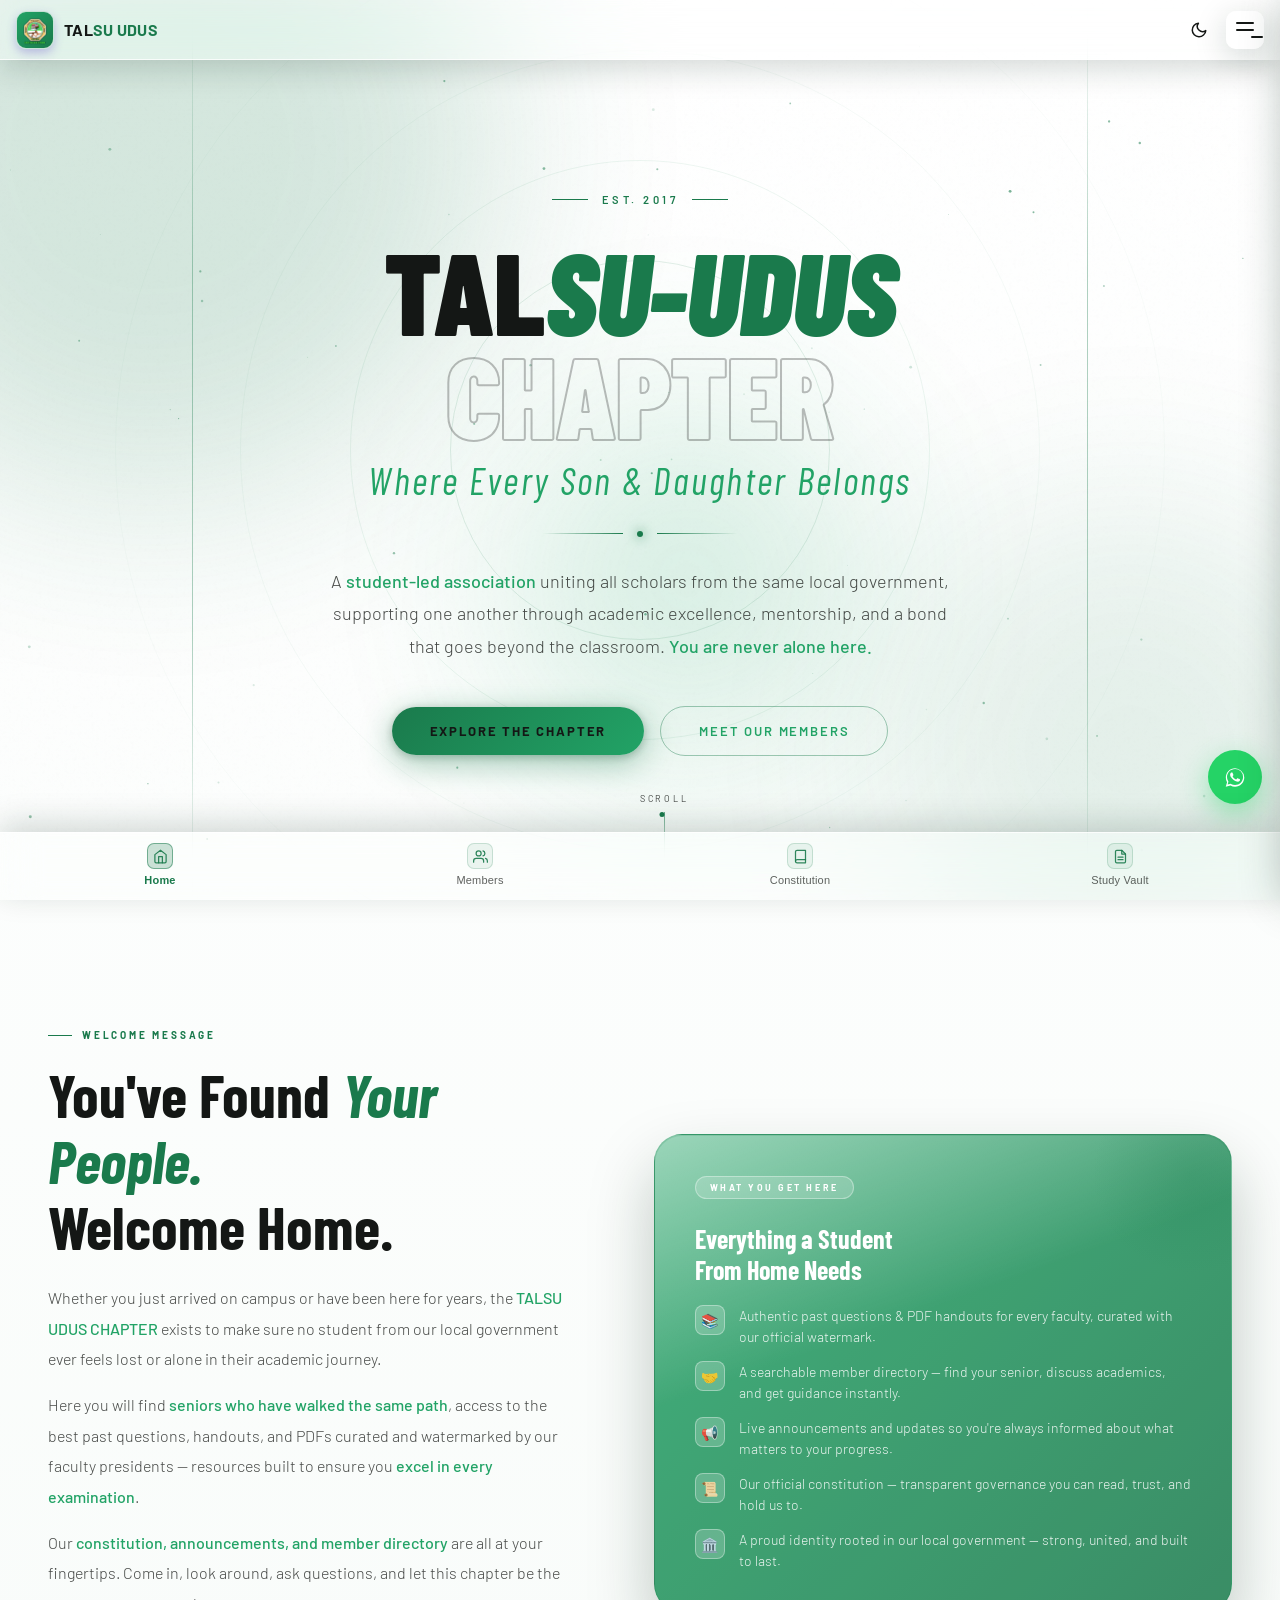
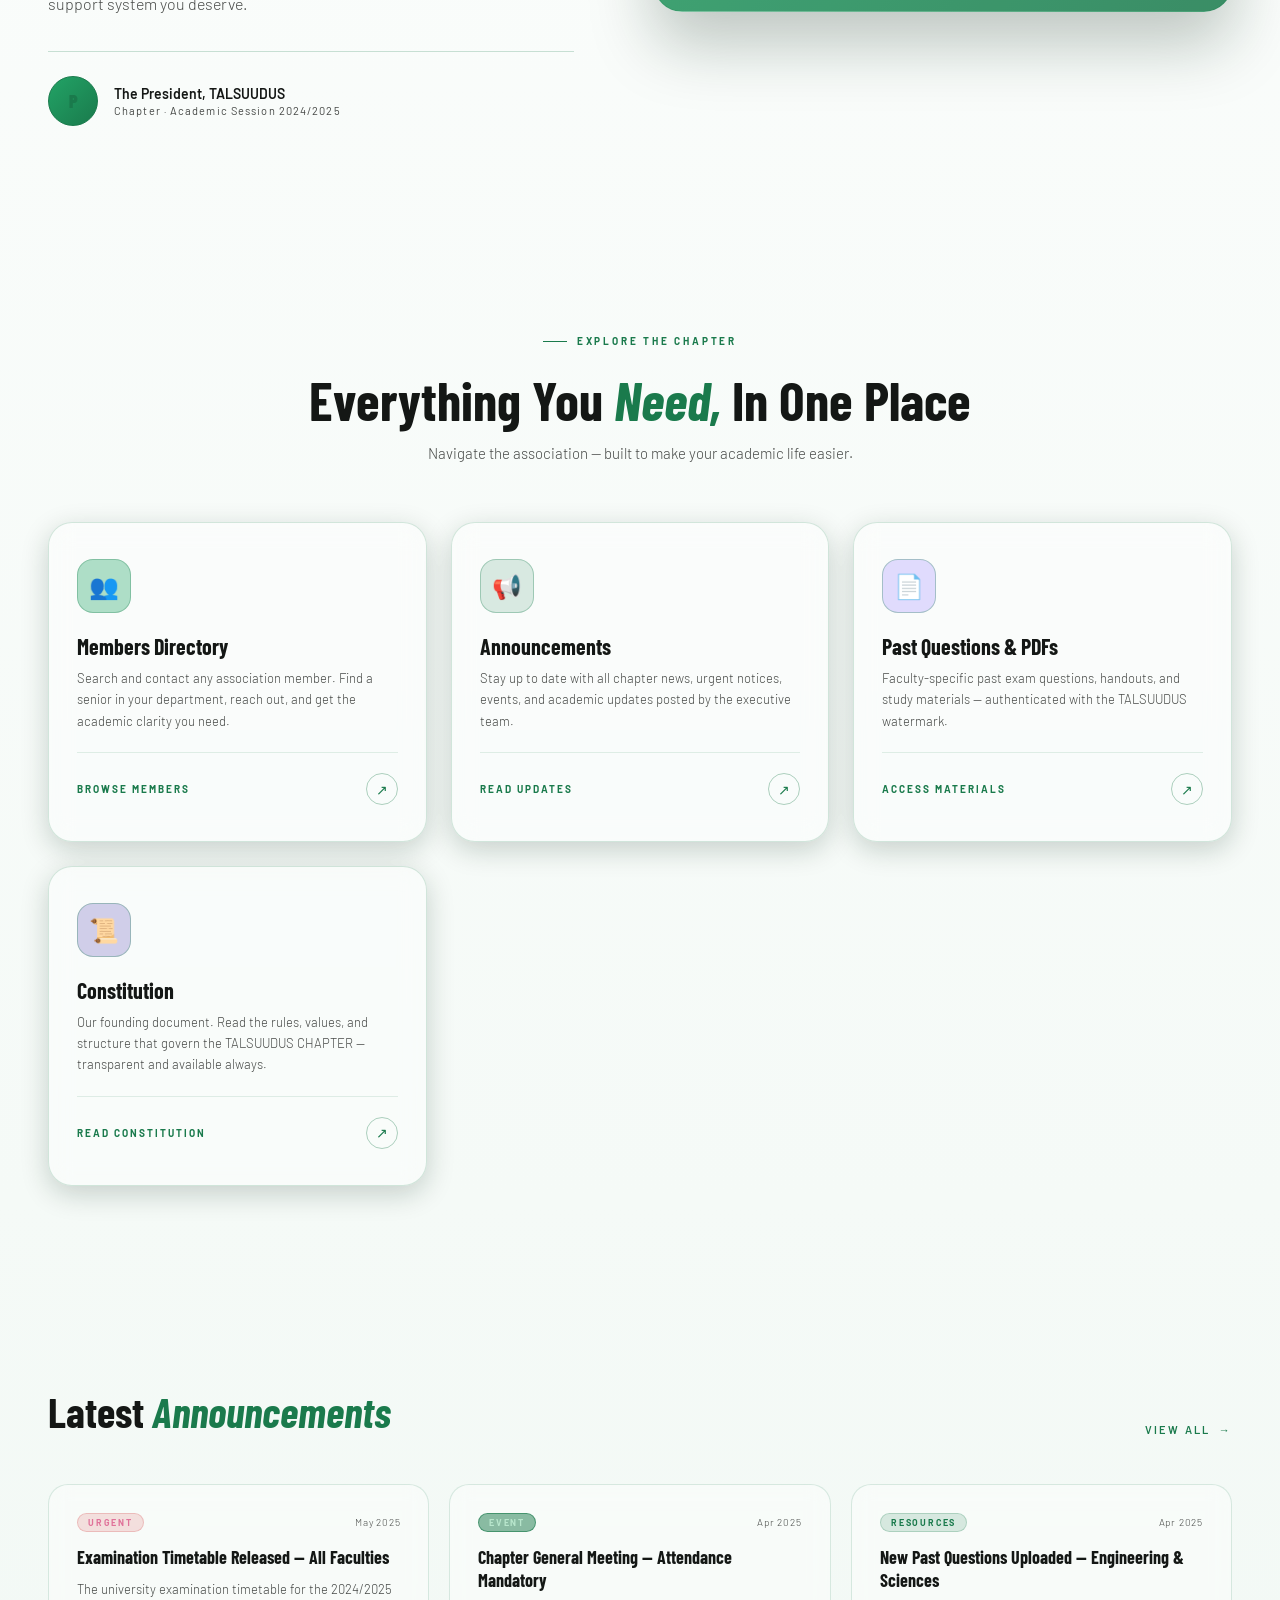
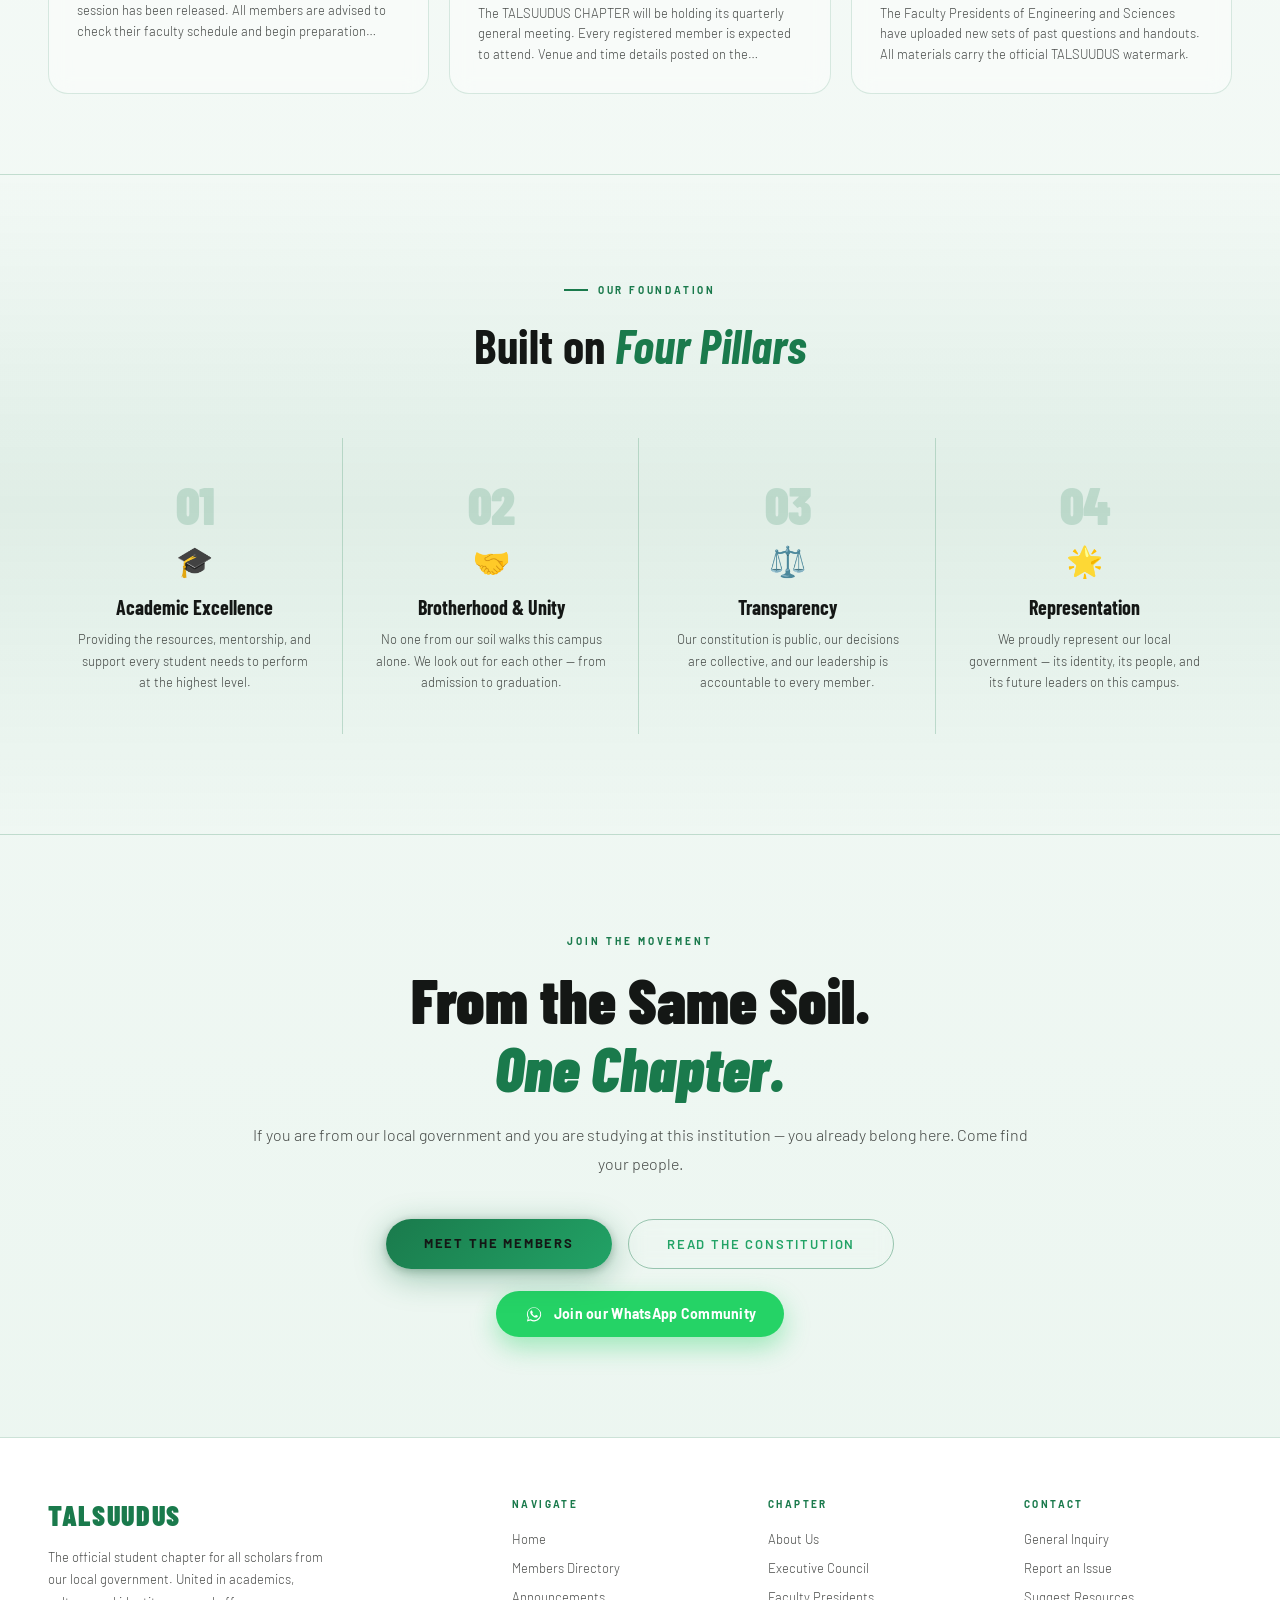
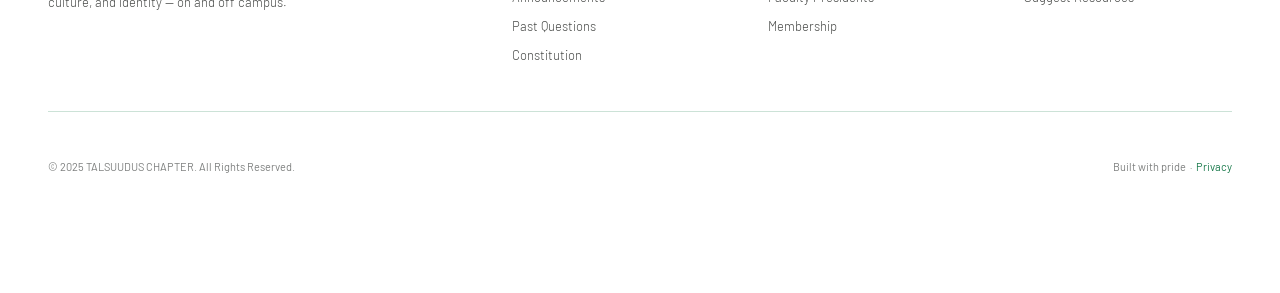
==== index.html @ 57dfc21f "Update WhatsApp invite link in index.html" ====
<!DOCTYPE html>
<html lang="en">
<head>
  <meta charset="UTF-8">
  <meta name="viewport" content="width=device-width, initial-scale=1.0">
  <script src="js/theme.js"></script>
  <!-- ═══ PWA ═══ -->
<link rel="manifest" href="/manifest.json">
<meta name="theme-color" content="#1a7a4c">
<meta name="mobile-web-app-capable" content="yes">
<meta name="apple-mobile-web-app-capable" content="yes">
<meta name="apple-mobile-web-app-status-bar-style" content="black-translucent">
<meta name="apple-mobile-web-app-title" content="TALSUUDUS">
<link rel="apple-touch-icon" href="assets/icons/icon-192.png">
<link rel="icon" href="assets/Talsulogo.webp" type="image">
  <title>TALSUUDUS — Tangaza LG Students Union, UDUS</title>
  <meta name="description" content="Official platform of the Tangaza Local Government Students Union (TALSUUDUS), Usmanu Danfodiyo University Sokoto — members directory, constitution, study resources and updates for TALSU members.">
  <meta property="og:title" content="TALSUUDUS — Tangaza LG Students Union, UDUS">
  <meta property="og:description" content="Members directory, constitution, study resources and updates for the Tangaza LG Students Union at UDUS.">
  <meta property="og:type" content="website">
  <meta property="og:url" content="https://talsuudus.com/index.html">
  <meta property="og:image" content="assets/icons/icon-512.png">
  <meta name="twitter:card" content="summary">
  <meta name="twitter:title" content="TALSUUDUS — Tangaza LG Students Union, UDUS">
  <meta name="twitter:description" content="Members directory, constitution, study resources and updates for TALSU members.">
  
  <!-- Google Fonts -->
  <link href="https://fonts.googleapis.com/css2?family=Barlow+Condensed:wght@500;600;700;800;900&family=Barlow:wght@300;400;500;600;700&family=JetBrains+Mono:wght@500;700&display=swap" rel="stylesheet">
  
  <!-- External CSS -->
  <link rel="stylesheet" href="styles/style.css">
</head>
<body>
<!-- PWA Install Banner -->
<div id="pwa-install-banner" style="display:none;position:fixed;bottom:80px;left:50%;transform:translateX(-50%);z-index:9999;background:rgba(255,255,255,0.55);backdrop-filter:blur(18px) saturate(180%);-webkit-backdrop-filter:blur(18px) saturate(180%);border:1px solid rgba(255,255,255,0.75);border-radius:16px;padding:14px 20px;display:none;align-items:center;gap:14px;box-shadow:0 8px 32px rgba(10,40,25,0.25);min-width:280px;max-width:340px;">
  <div style="font-size:28px;">📱</div>
  <div style="flex:1;">
    <div style="color:#1a7a4c;font-weight:700;font-size:13px;letter-spacing:0.05em;">INSTALL APP</div>
    <div style="color:rgba(20,23,21,0.65);font-size:11px;margin-top:2px;">Add TALSUUDUS to your home screen</div>
  </div>
  <div style="display:flex;flex-direction:column;gap:6px;">
    <button onclick="installPWA()" style="background:#1a7a4c;color:#fff;border:none;border-radius:8px;padding:6px 14px;font-weight:700;font-size:11px;cursor:pointer;">Install</button>
    <button onclick="dismissInstallBanner()" style="background:transparent;color:rgba(20,23,21,0.45);border:1px solid rgba(20,23,21,0.15);border-radius:8px;padding:4px 8px;font-size:10px;cursor:pointer;">Not now</button>
  </div>
</div>

  
<canvas id="particles"></canvas>
<div class="ambient">
  <div class="amb-orb amb-orb-1"></div>
  <div class="amb-orb amb-orb-2"></div>
  <div class="amb-orb amb-orb-3"></div>
</div>

<!-- CURTAIN -->
<div id="curtain">
  <div class="c-logo">TALSU UDUS</div>
  <div class="c-line"></div>
  <div class="c-sub">Chapter · Association</div>
</div>

<!-- MOBILE TOP BAR -->
<div class="topbar" id="topbar">
  <div class="logo">
    <div class="logo-icon"> <img src="assets/Talsulogo.webp" alt="Logo" style="width:100%;height:100%;object-fit:cover;border-radius:8px;"> </div>
    <span class="logo-text">TAL<span>SU UDUS</span></span>
  </div>
  <div style="display:flex; align-items:center; gap:8px;">
    <button class="theme-toggle" aria-label="Toggle dark mode">
      <svg class="icon-moon" viewBox="0 0 24 24" fill="none" stroke="#141715" stroke-width="2" stroke-linecap="round" stroke-linejoin="round"><path d="M21 12.79A9 9 0 1111.21 3 7 7 0 0021 12.79z"/></svg>
      <svg class="icon-sun" viewBox="0 0 24 24" fill="none" stroke="#eef5f0" stroke-width="2" stroke-linecap="round" stroke-linejoin="round"><circle cx="12" cy="12" r="4"/><path d="M12 2v2M12 20v2M4.93 4.93l1.41 1.41M17.66 17.66l1.41 1.41M2 12h2M20 12h2M6.34 17.66l-1.41 1.41M19.07 4.93l-1.41 1.41"/></svg>
    </button>
    <button class="menu-btn" id="openBtn" aria-label="Open menu">
      <span></span><span></span><span></span>
    </button>
  </div>
</div>

<!-- HERO SECTION -->
<section class="hero">
  <div class="hero-rings">
    <div class="ring ring-1"></div>
    <div class="ring ring-2"></div>
    <div class="ring ring-3"></div>
    <div class="ring ring-4"></div>
  </div>
  <div class="hero-line-l"></div>
  <div class="hero-line-r"></div>

  <div class="hero-content">
    <div class="hero-eyebrow">Est. 2017</div>
    <h1 class="hero-title">
      TAL<span class="accent">SU-UDUS</span><br>
      <span class="outline">CHAPTER</span>
    </h1>
    <div class="hero-chapter">Where Every Son &amp; Daughter Belongs</div>
    <div class="hero-divider"><div class="hero-divider-dot"></div></div>
    <p class="hero-desc">
      A <strong>student-led association</strong> uniting all scholars from the same local government,
      supporting one another through academic excellence, mentorship, and a bond that
      goes beyond the classroom. <strong>You are never alone here.</strong>
    </p>
    <div class="hero-ctas">
      <a href="members.html" class="btn-primary">Explore the Chapter</a>
      <a href="members.html" class="btn-ghost">Meet Our Members</a>
    </div>
  </div>

  <div class="hero-scroll" onclick="document.querySelector('.welcome').scrollIntoView({behavior:'smooth'})">
    <span class="scroll-label">Scroll</span>
    <div class="scroll-track"><div class="scroll-dot"></div></div>
  </div>
</section>

<!-- WELCOME SECTION -->
<section class="welcome">
  <div class="welcome-left scroll-reveal">
    <div class="section-tag">Welcome Message</div>
    <h2 class="welcome-heading">
      You've Found <em>Your People.</em><br>Welcome Home.
    </h2>
    <p class="welcome-body">
      Whether you just arrived on campus or have been here for years, the <strong>TALSU UDUS CHAPTER</strong>
      exists to make sure no student from our local government ever feels lost or alone in their academic journey.
    </p>
    <p class="welcome-body">
      Here you will find <strong>seniors who have walked the same path</strong>, access to the best past
      questions, handouts, and PDFs curated and watermarked by our faculty presidents — resources built
      to ensure you <strong>excel in every examination</strong>.
    </p>
    <p class="welcome-body">
      Our <strong>constitution, announcements, and member directory</strong> are all at your fingertips.
      Come in, look around, ask questions, and let this chapter be the support system you deserve.
    </p>
    <div class="welcome-sig">
      <div class="sig-avatar">P</div>
      <div class="sig-info">
        <span class="sig-name">The President, TALSUUDUS</span>
        <span class="sig-role">Chapter · Academic Session 2024/2025</span>
      </div>
    </div>
  </div>

  <div class="welcome-right scroll-reveal">
    <div class="welcome-card">
      <div class="wc-badge">What You Get Here</div>
      <div class="wc-title">Everything a Student<br>From Home Needs</div>
      <ul class="wc-list">
        <li><div class="wc-icon">📚</div><span>Authentic past questions &amp; PDF handouts for every faculty, curated with our official watermark.</span></li>
        <li><div class="wc-icon">🤝</div><span>A searchable member directory — find your senior, discuss academics, and get guidance instantly.</span></li>
        <li><div class="wc-icon">📢</div><span>Live announcements and updates so you're always informed about what matters to your progress.</span></li>
        <li><div class="wc-icon">📜</div><span>Our official constitution — transparent governance you can read, trust, and hold us to.</span></li>
        <li><div class="wc-icon">🏛️</div><span>A proud identity rooted in our local government — strong, united, and built to last.</span></li>
      </ul>
    </div>
  </div>
</section>

<!-- NAVIGATION CARDS -->
<section class="nav-cards-section">
  <div class="nav-cards-header scroll-reveal">
    <div class="section-tag" style="justify-content:center">Explore the Chapter</div>
    <h2 class="nav-cards-title">Everything You <em>Need,</em> In One Place</h2>
    <p class="nav-cards-sub">Navigate the association — built to make your academic life easier.</p>
  </div>

  <div class="cards-grid">
    <a href="members.html" class="page-card scroll-card" style="transition-delay:0s">
      <div class="card-icon-wrap ic-blue">👥</div>
      <div class="card-body-text">
        <div class="card-title">Members Directory</div>
        <div class="card-desc">Search and contact any association member. Find a senior in your department, reach out, and get the academic clarity you need.</div>
      </div>
      <div class="card-footer-row">
        <span class="card-link-label">Browse Members</span>
        <div class="card-arrow">↗</div>
      </div>
    </a>
    <a href="announcement.html" class="page-card scroll-card" style="transition-delay:0.1s">
      <div class="card-icon-wrap ic-gold">📢</div>
      <div class="card-body-text">
        <div class="card-title">Announcements</div>
        <div class="card-desc">Stay up to date with all chapter news, urgent notices, events, and academic updates posted by the executive team.</div>
      </div>
      <div class="card-footer-row">
        <span class="card-link-label">Read Updates</span>
        <div class="card-arrow">↗</div>
      </div>
    </a>
    <a href="pdfs.html" class="page-card scroll-card" style="transition-delay:0.2s">
      <div class="card-icon-wrap ic-teal">📄</div>
      <div class="card-body-text">
        <div class="card-title">Past Questions &amp; PDFs</div>
        <div class="card-desc">Faculty-specific past exam questions, handouts, and study materials — authenticated with the TALSUUDUS watermark.</div>
      </div>
      <div class="card-footer-row">
        <span class="card-link-label">Access Materials</span>
        <div class="card-arrow">↗</div>
      </div>
    </a>
    <a href="constitution.html" class="page-card scroll-card" style="transition-delay:0.3s">
      <div class="card-icon-wrap ic-rose">📜</div>
      <div class="card-body-text">
        <div class="card-title">Constitution</div>
        <div class="card-desc">Our founding document. Read the rules, values, and structure that govern the TALSUUDUS CHAPTER — transparent and available always.</div>
      </div>
      <div class="card-footer-row">
        <span class="card-link-label">Read Constitution</span>
        <div class="card-arrow">↗</div>
      </div>
    </a>
  </div>
</section>

<!-- ANNOUNCEMENTS PREVIEW -->
<section class="announcements">
  <div class="ann-header scroll-reveal">
    <h2 class="ann-title">Latest <em>Announcements</em></h2>
    <a href="announcement.html" class="ann-see-all">View All &nbsp;→</a>
  </div>
  <div class="ann-grid">
    <a href="announcement.html" class="ann-card scroll-card" style="transition-delay:0s">
      <div class="ann-meta">
        <span class="ann-tag tag-urgent">Urgent</span>
        <span class="ann-date">May 2025</span>
      </div>
      <div class="ann-card-title">Examination Timetable Released — All Faculties</div>
      <p class="ann-excerpt">The university examination timetable for the 2024/2025 session has been released. All members are advised to check their faculty schedule and begin preparation immediately.</p>
    </a>
    <a href="announcement.html" class="ann-card scroll-card" style="transition-delay:0.1s">
      <div class="ann-meta">
        <span class="ann-tag tag-event">Event</span>
        <span class="ann-date">Apr 2025</span>
      </div>
      <div class="ann-card-title">Chapter General Meeting — Attendance Mandatory</div>
      <p class="ann-excerpt">The TALSUUDUS CHAPTER will be holding its quarterly general meeting. Every registered member is expected to attend. Venue and time details posted on the announcements page.</p>
    </a>
    <a href="announcement.html" class="ann-card scroll-card" style="transition-delay:0.2s">
      <div class="ann-meta">
        <span class="ann-tag tag-info">Resources</span>
        <span class="ann-date">Apr 2025</span>
      </div>
      <div class="ann-card-title">New Past Questions Uploaded — Engineering &amp; Sciences</div>
      <p class="ann-excerpt">The Faculty Presidents of Engineering and Sciences have uploaded new sets of past questions and handouts. All materials carry the official TALSUUDUS watermark.</p>
    </a>
  </div>
</section>

<!-- PILLARS SECTION -->
<section class="pillars">
  <div class="pillars-inner">
    <div class="pillars-header scroll-reveal">
      <div class="section-tag" style="justify-content:center">Our Foundation</div>
      <h2 class="pillars-title">Built on <em>Four Pillars</em></h2>
    </div>
    <div class="pillars-row">
      <div class="pillar scroll-pillar">
        <div class="pillar-num">01</div>
        <div class="pillar-icon">🎓</div>
        <div class="pillar-title">Academic Excellence</div>
        <p class="pillar-desc">Providing the resources, mentorship, and support every student needs to perform at the highest level.</p>
      </div>
      <div class="pillar scroll-pillar" style="transition-delay:0.1s">
        <div class="pillar-num">02</div>
        <div class="pillar-icon">🤝</div>
        <div class="pillar-title">Brotherhood &amp; Unity</div>
        <p class="pillar-desc">No one from our soil walks this campus alone. We look out for each other — from admission to graduation.</p>
      </div>
      <div class="pillar scroll-pillar" style="transition-delay:0.2s">
        <div class="pillar-num">03</div>
        <div class="pillar-icon">⚖️</div>
        <div class="pillar-title">Transparency</div>
        <p class="pillar-desc">Our constitution is public, our decisions are collective, and our leadership is accountable to every member.</p>
      </div>
      <div class="pillar scroll-pillar" style="transition-delay:0.3s">
        <div class="pillar-num">04</div>
        <div class="pillar-icon">🌟</div>
        <div class="pillar-title">Representation</div>
        <p class="pillar-desc">We proudly represent our local government — its identity, its people, and its future leaders on this campus.</p>
      </div>
    </div>
  </div>
</section>

<!-- CTA BAND -->
<div class="cta-band scroll-reveal">
  <div class="cta-pre">Join the Movement</div>
  <h2 class="cta-heading">From the Same Soil.<br><em>One Chapter.</em></h2>
  <p class="cta-sub">If you are from our local government and you are studying at this institution — you already belong here. Come find your people.</p>
  <div class="cta-buttons">
    <a href="members.html" class="btn-primary">Meet the Members</a>
    <a href="constitution.html" class="btn-ghost">Read the Constitution</a>
  </div>
  <!-- TODO: replace with your official TALSUUDUS WhatsApp community/group invite link -->
  <a href="https://chat.whatsapp.com/your-invite-code" target="_blank" rel="noopener" class="whatsapp-cta">
    <svg viewBox="0 0 24 24" width="20" height="20" fill="#fff"><path d="M17.6 6.32A8.86 8.86 0 0 0 12.05 4C7.36 4 3.53 7.83 3.53 12.53c0 1.5.4 2.96 1.15 4.25L3.46 21l4.32-1.13a8.9 8.9 0 0 0 4.26 1.08h.01c4.69 0 8.52-3.83 8.52-8.53a8.5 8.5 0 0 0-2.97-6.1Zm-5.55 13.1h-.01a7.4 7.4 0 0 1-3.77-1.03l-.27-.16-2.8.74.75-2.73-.18-.28a7.36 7.36 0 0 1-1.14-3.93c0-4.08 3.32-7.4 7.42-7.4a7.34 7.34 0 0 1 5.24 2.17 7.34 7.34 0 0 1 2.17 5.24c0 4.08-3.33 7.4-7.41 7.4Zm4.06-5.55c-.22-.11-1.31-.65-1.52-.72-.2-.08-.35-.11-.5.11-.15.22-.57.72-.7.87-.13.15-.26.16-.48.06-.22-.11-.94-.35-1.8-1.12-.67-.6-1.11-1.33-1.25-1.55-.13-.22-.01-.34.1-.45.1-.1.22-.26.33-.39.11-.13.15-.22.22-.37.07-.15.04-.28-.02-.39-.06-.11-.5-1.21-.69-1.66-.18-.43-.36-.38-.5-.38-.13 0-.28-.02-.43-.02-.15 0-.39.06-.6.28-.2.22-.79.77-.79 1.87 0 1.1.81 2.17.92 2.32.11.15 1.6 2.44 3.87 3.42.54.23.96.37 1.29.48.54.17 1.03.15 1.42.09.43-.06 1.31-.53 1.5-1.05.18-.51.18-.95.13-1.05-.06-.09-.2-.15-.42-.26Z"/></svg>
    <span>Join our WhatsApp Community</span>
  </a>
</div>

<!-- FOOTER -->
<footer>
  <div class="footer-inner">
    <div class="footer-top">
      <div class="footer-brand-col">
        <div class="f-logo">TALSUUDUS</div>
        <p>The official student chapter for all scholars from our local government. United in academics, culture, and identity — on and off campus.</p>
      </div>
      <div>
        <div class="f-col-title">Navigate</div>
        <ul class="f-links">
          <li><a href="index.html">Home</a></li>
          <li><a href="members.html">Members Directory</a></li>
          <li><a href="announcement.html">Announcements</a></li>
          <li><a href="pdfs.html">Past Questions</a></li>
          <li><a href="constitution.html">Constitution</a></li>
        </ul>
      </div>
      <div>
        <div class="f-col-title">Chapter</div>
        <ul class="f-links">
          <li><a href="#">About Us</a></li>
          <li><a href="#">Executive Council</a></li>
          <li><a href="#">Faculty Presidents</a></li>
          <li><a href="#">Membership</a></li>
        </ul>
      </div>
      <div>
        <div class="f-col-title">Contact</div>
        <ul class="f-links">
          <li><a href="#">General Inquiry</a></li>
          <li><a href="#">Report an Issue</a></li>
          <li><a href="#">Suggest Resources</a></li>
        </ul>
      </div>
    </div>
    <div class="footer-bottom">
      <span>© 2025 TALSUUDUS CHAPTER. All Rights Reserved.</span>
      <span>Built with pride &nbsp;·&nbsp; <a href="#">Privacy</a></span>
    </div>
  </div>
</footer>

<!-- MOBILE BOTTOM NAV -->
<nav class="bottom-nav" id="bottomNav">
  <button class="nav-item active" data-nav="home" onclick="location.href='index.html'">
    <div class="nav-icon">
      <svg width="15" height="15" viewBox="0 0 24 24" fill="none" stroke="rgba(26,122,76,0.9)" stroke-width="2" stroke-linecap="round" stroke-linejoin="round">
        <path d="M3 9l9-7 9 7v11a2 2 0 01-2 2H5a2 2 0 01-2-2z"/>
        <polyline points="9,22 9,12 15,12 15,22"/>
      </svg>
    </div>
    <span class="nav-label">Home</span>
  </button>
  <button class="nav-item" data-nav="members" onclick="location.href='members.html'">
    <div class="nav-icon">
      <svg width="15" height="15" viewBox="0 0 24 24" fill="none" stroke="rgba(26,122,76,0.9)" stroke-width="2" stroke-linecap="round" stroke-linejoin="round">
        <path d="M17 21v-2a4 4 0 00-4-4H5a4 4 0 00-4 4v2"/>
        <circle cx="9" cy="7" r="4"/>
        <path d="M23 21v-2a4 4 0 00-3-3.87"/>
        <path d="M16 3.13a4 4 0 010 7.75"/>
      </svg>
    </div>
    <span class="nav-label">Members</span>
  </button>
  <button class="nav-item" data-nav="constitution" onclick="location.href='constitution.html'">
    <div class="nav-icon">
      <svg width="15" height="15" viewBox="0 0 24 24" fill="none" stroke="rgba(26,122,76,0.9)" stroke-width="2" stroke-linecap="round" stroke-linejoin="round">
        <path d="M4 19.5A2.5 2.5 0 016.5 17H20"/>
        <path d="M6.5 2H20v20H6.5A2.5 2.5 0 014 19.5v-15A2.5 2.5 0 016.5 2z"/>
      </svg>
    </div>
    <span class="nav-label">Constitution</span>
  </button>
  <button class="nav-item" data-nav="studyvault" onclick="location.href='studyvault.html'">
    <div class="nav-icon">
      <svg width="15" height="15" viewBox="0 0 24 24" fill="none" stroke="rgba(26,122,76,0.9)" stroke-width="2" stroke-linecap="round" stroke-linejoin="round">
        <path d="M14 2H6a2 2 0 00-2 2v16a2 2 0 002 2h12a2 2 0 002-2V8z"/>
        <polyline points="14,2 14,8 20,8"/>
        <line x1="16" y1="13" x2="8" y2="13"/>
        <line x1="16" y1="17" x2="8" y2="17"/>
      </svg>
    </div>
    <span class="nav-label">Study Vault</span>
  </button>
</nav>

<!-- SLIDE PANEL OVERLAY -->
<div class="slide-overlay" id="overlay"></div>

<!-- SLIDE PANEL (MOBILE MENU) -->
<div class="panel" id="panel">
  <div class="panel-header">
    <span class="panel-title">Menu</span>
    <button class="close-btn" id="closeBtn" aria-label="Close menu">✕</button>
  </div>
  <div class="menu-list" id="menuList">
    <a href="index.html" class="menu-item active" data-id="homepage">
      <div class="item-icon">
        <svg width="18" height="18" viewBox="0 0 24 24" fill="none" stroke="rgba(26,122,76,0.9)" stroke-width="2" stroke-linecap="round" stroke-linejoin="round">
          <path d="M3 9l9-7 9 7v11a2 2 0 01-2 2H5a2 2 0 01-2-2z"/>
          <polyline points="9,22 9,12 15,12 15,22"/>
        </svg>
      </div>
      <span class="item-label">Homepage</span>
      <svg class="chevron" viewBox="0 0 24 24" fill="none" stroke-width="2.5" stroke-linecap="round" stroke-linejoin="round">
        <path d="M9 18l6-6-6-6" stroke="#1a7a4c"/>
      </svg>
    </a>
    <a href="members.html" class="menu-item" data-id="members">
      <div class="item-icon">
        <svg width="18" height="18" viewBox="0 0 24 24" fill="none" stroke="rgba(26,122,76,0.9)" stroke-width="2" stroke-linecap="round" stroke-linejoin="round">
          <path d="M17 21v-2a4 4 0 00-4-4H5a4 4 0 00-4 4v2"/>
          <circle cx="9" cy="7" r="4"/>
          <path d="M23 21v-2a4 4 0 00-3-3.87"/>
          <path d="M16 3.13a4 4 0 010 7.75"/>
        </svg>
      </div>
      <span class="item-label">Members</span>
      <svg class="chevron" viewBox="0 0 24 24" fill="none" stroke-width="2.5" stroke-linecap="round" stroke-linejoin="round">
        <path d="M9 18l6-6-6-6" stroke="#1a7a4c"/>
      </svg>
    </a>
    <a href="constitution.html" class="menu-item" data-id="constitution">
      <div class="item-icon">
        <svg width="18" height="18" viewBox="0 0 24 24" fill="none" stroke="rgba(26,122,76,0.9)" stroke-width="2" stroke-linecap="round" stroke-linejoin="round">
          <path d="M4 19.5A2.5 2.5 0 016.5 17H20"/>
          <path d="M6.5 2H20v20H6.5A2.5 2.5 0 014 19.5v-15A2.5 2.5 0 016.5 2z"/>
        </svg>
      </div>
      <span class="item-label">Constitution</span>
      <svg class="chevron" viewBox="0 0 24 24" fill="none" stroke-width="2.5" stroke-linecap="round" stroke-linejoin="round">
        <path d="M9 18l6-6-6-6" stroke="#1a7a4c"/>
      </svg>
    </a>
    <a href="studyvault.html" class="menu-item" data-id="studyvault">
      <div class="item-icon">
        <svg width="18" height="18" viewBox="0 0 24 24" fill="none" stroke="rgba(26,122,76,0.9)" stroke-width="2" stroke-linecap="round" stroke-linejoin="round">
          <path d="M14 2H6a2 2 0 00-2 2v16a2 2 0 002 2h12a2 2 0 002-2V8z"/>
          <polyline points="14,2 14,8 20,8"/>
          <line x1="16" y1="13" x2="8" y2="13"/>
          <line x1="16" y1="17" x2="8" y2="17"/>
        </svg>
      </div>
      <span class="item-label">Study Vault</span>
      <svg class="chevron" viewBox="0 0 24 24" fill="none" stroke-width="2.5" stroke-linecap="round" stroke-linejoin="round">
        <path d="M9 18l6-6-6-6" stroke="#1a7a4c"/>
      </svg>
    </a>
    <a href="announcement.html" class="menu-item" data-id="announcements">
      <div class="item-icon">
        <svg width="18" height="18" viewBox="0 0 24 24" fill="none" stroke="rgba(26,122,76,0.9)" stroke-width="2" stroke-linecap="round" stroke-linejoin="round">
          <path d="M18 8A6 6 0 006 8c0 7-3 9-3 9h18s-3-2-3-9"/>
          <path d="M13.73 21a2 2 0 01-3.46 0"/>
        </svg>
      </div>
      <span class="item-label">Announcement</span>
      <svg class="chevron" viewBox="0 0 24 24" fill="none" stroke-width="2.5" stroke-linecap="round" stroke-linejoin="round">
        <path d="M9 18l6-6-6-6" stroke="#1a7a4c"/>
      </svg>
    </a>
    <a href="nomination.html" class="menu-item" data-id="nomination">
      <div class="item-icon">
        <svg width="18" height="18" viewBox="0 0 24 24" fill="none" stroke="rgba(26,122,76,0.9)" stroke-width="2" stroke-linecap="round" stroke-linejoin="round">
          <path d="M9 11l3 3L22 4"/>
          <path d="M21 12v7a2 2 0 01-2 2H5a2 2 0 01-2-2V5a2 2 0 012-2h11"/>
        </svg>
      </div>
      <span class="item-label">Online Nomination Portal</span>
      <svg class="chevron" viewBox="0 0 24 24" fill="none" stroke-width="2.5" stroke-linecap="round" stroke-linejoin="round">
        <path d="M9 18l6-6-6-6" stroke="#1a7a4c"/>
      </svg>
    </a>
    <a href="leadership.html" class="menu-item" data-id="leadership">
      <div class="item-icon">
        <svg width="18" height="18" viewBox="0 0 24 24" fill="none" stroke="rgba(26,122,76,0.9)" stroke-width="2" stroke-linecap="round" stroke-linejoin="round"><circle cx="12" cy="8" r="6"/><path d="M15.477 12.89 17 22l-5-3-5 3 1.523-9.11"/></svg>
      </div>
      <span class="item-label">Leadership</span>
      <svg class="chevron" viewBox="0 0 24 24" fill="none" stroke-width="2.5" stroke-linecap="round" stroke-linejoin="round"><path d="M9 18l6-6-6-6" stroke="#1a7a4c"/></svg>
    </a>
    <a href="faq.html" class="menu-item" data-id="faq">
      <div class="item-icon">
        <svg width="18" height="18" viewBox="0 0 24 24" fill="none" stroke="rgba(26,122,76,0.9)" stroke-width="2" stroke-linecap="round" stroke-linejoin="round"><circle cx="12" cy="12" r="10"/><path d="M9.09 9a3 3 0 015.83 1c0 2-3 3-3 3"/><line x1="12" y1="17" x2="12.01" y2="17"/></svg>
      </div>
      <span class="item-label">FAQ</span>
      <svg class="chevron" viewBox="0 0 24 24" fill="none" stroke-width="2.5" stroke-linecap="round" stroke-linejoin="round"><path d="M9 18l6-6-6-6" stroke="#1a7a4c"/></svg>
    </a>
    <a href="privacy.html" class="menu-item" data-id="privacy">
      <div class="item-icon">
        <svg width="18" height="18" viewBox="0 0 24 24" fill="none" stroke="rgba(26,122,76,0.9)" stroke-width="2" stroke-linecap="round" stroke-linejoin="round"><path d="M12 22s8-4 8-10V5l-8-3-8 3v7c0 6 8 10 8 10z"/></svg>
      </div>
      <span class="item-label">Privacy Policy</span>
      <svg class="chevron" viewBox="0 0 24 24" fill="none" stroke-width="2.5" stroke-linecap="round" stroke-linejoin="round"><path d="M9 18l6-6-6-6" stroke="#1a7a4c"/></svg>
    </a>
  </div>
</div>
<script src="js/pwa.js"></script>
<!-- External JavaScript -->
<script src="js/script.js"></script>
<!-- TODO: replace with your official TALSUUDUS WhatsApp community/group invite link -->
  
<a href="https://chat.whatsapp.com/J8p6w689cTl6NwNC97TAAr" target="_blank" rel="noopener" class="whatsapp-fab" aria-label="Join our WhatsApp community">
  <svg viewBox="0 0 24 24" fill="#fff"><path d="M17.6 6.32A8.86 8.86 0 0 0 12.05 4C7.36 4 3.53 7.83 3.53 12.53c0 1.5.4 2.96 1.15 4.25L3.46 21l4.32-1.13a8.9 8.9 0 0 0 4.26 1.08h.01c4.69 0 8.52-3.83 8.52-8.53a8.5 8.5 0 0 0-2.97-6.1Zm-5.55 13.1h-.01a7.4 7.4 0 0 1-3.77-1.03l-.27-.16-2.8.74.75-2.73-.18-.28a7.36 7.36 0 0 1-1.14-3.93c0-4.08 3.32-7.4 7.42-7.4a7.34 7.34 0 0 1 5.24 2.17 7.34 7.34 0 0 1 2.17 5.24c0 4.08-3.33 7.4-7.41 7.4Zm4.06-5.55c-.22-.11-1.31-.65-1.52-.72-.2-.08-.35-.11-.5.11-.15.22-.57.72-.7.87-.13.15-.26.16-.48.06-.22-.11-.94-.35-1.8-1.12-.67-.6-1.11-1.33-1.25-1.55-.13-.22-.01-.34.1-.45.1-.1.22-.26.33-.39.11-.13.15-.22.22-.37.07-.15.04-.28-.02-.39-.06-.11-.5-1.21-.69-1.66-.18-.43-.36-.38-.5-.38-.13 0-.28-.02-.43-.02-.15 0-.39.06-.6.28-.2.22-.79.77-.79 1.87 0 1.1.81 2.17.92 2.32.11.15 1.6 2.44 3.87 3.42.54.23.96.37 1.29.48.54.17 1.03.15 1.42.09.43-.06 1.31-.53 1.5-1.05.18-.51.18-.95.13-1.05-.06-.09-.2-.15-.42-.26Z"/></svg>
</a>
</body>
</html>
---- styles/style.css ----
*, *::before, *::after { margin: 0; padding: 0; box-sizing: border-box; }
:root {
  --deep:      #141715;
  --navy:      #143d28;
  --royal:     #22a366;
  --mid-blue:  #1a7a4c;
  --gold:      #1a7a4c;
  --gold-lt:   #22a366;
  --gold-pale: #b8e6cc;
  --cream:     #141715;
  --white:     #FFFFFF;
  --muted:     rgba(20,23,21,0.78);
  --line:      rgba(26,122,76,0.22);
  --bg-top:    #ffffff;
  --bg-bottom: #eaf5ef;
  --glass-bg:     rgba(255,255,255,0.4);
  --glass-border: rgba(255,255,255,0.75);
  --glass-shadow: 0 8px 32px rgba(10,40,25,0.18);
  --serif:  'Barlow Condensed', sans-serif;
  --display:'Barlow Condensed', sans-serif;
  --sans:   'Barlow', sans-serif;
  --mono:   'JetBrains Mono', monospace;
  --ease:   cubic-bezier(0.16,1,0.3,1);
  --spring: cubic-bezier(0.2,0.9,0.4,1.1);
}

[data-theme="dark"] {
  --deep:      #eef5f0;
  --cream:     #eef5f0;
  --white:     #0d100e;
  --muted:     rgba(238,245,240,0.68);
  --line:      rgba(34,163,102,0.3);
  --bg-top:    #0d100e;
  --bg-bottom: #10201a;
  --glass-bg:     rgba(255,255,255,0.06);
  --glass-border: rgba(255,255,255,0.12);
  --glass-shadow: 0 8px 32px rgba(0,0,0,0.4);
}
[data-theme="dark"] body { background: linear-gradient(180deg, #0d100e 0%, #10201a 55%, #0c1712 100%); }
[data-theme="dark"] footer { background: rgba(13,16,14,0.97); }
[data-theme="dark"] .card, [data-theme="dark"] .page-card, [data-theme="dark"] .ann-card { background: rgba(255,255,255,0.05); }
html { scroll-behavior: smooth; overflow-x: hidden; }
body {
  background: linear-gradient(180deg, var(--bg-top) 0%, #f5faf7 55%, var(--bg-bottom) 100%);
  color: var(--cream);
  font-family: var(--sans);
  overflow-x: hidden;
  cursor: default;
}

/* ═══════════════════════════════════════════════
   PAGE CURTAIN REVEAL
═══════════════════════════════════════════════ */
#curtain {
  position: fixed; inset: 0; z-index: 9999;
  display: flex; align-items: center; justify-content: center;
  background: linear-gradient(180deg, var(--bg-top) 0%, var(--bg-bottom) 100%);
  flex-direction: column; gap: 18px;
}
#curtain .c-logo {
  font-family: var(--serif); font-size: 32px; font-weight: 800;
  letter-spacing: 0.12em; color: var(--gold);
  opacity: 0; animation: cFadeIn 0.6s 0.2s var(--ease) forwards;
}
#curtain .c-line {
  width: 0; height: 2px;
  background: linear-gradient(90deg, transparent, var(--gold), transparent);
  animation: cLine 0.8s 0.5s var(--ease) forwards;
}
#curtain .c-sub {
  font-size: 11px; letter-spacing: 0.3em; text-transform: uppercase;
  color: var(--muted); opacity: 0;
  animation: cFadeIn 0.5s 0.7s var(--ease) forwards;
}
@keyframes cFadeIn { to { opacity: 1; } }
@keyframes cLine   { to { width: 180px; } }
.ambient {
  position: fixed; inset: 0; pointer-events: none; z-index: 0;
  overflow: hidden;
}
.amb-orb {
  position: absolute; border-radius: 50%;
  filter: blur(100px); opacity: 0.18;
  animation: orbDrift 25s infinite alternate;
}
.amb-orb-1 { width: 700px; height: 700px; top: -200px; left: -200px; background: var(--mid-blue); animation-duration: 22s; }
.amb-orb-2 { width: 500px; height: 500px; bottom: -100px; right: -100px; background: var(--gold); opacity: 0.10; animation-duration: 30s; animation-direction: alternate-reverse; }
.amb-orb-3 { width: 350px; height: 350px; top: 45%; left: 40%; background: var(--royal); animation-duration: 18s; }
@keyframes orbDrift {
  0%   { transform: translate(0,0) scale(1); }
  100% { transform: translate(50px,40px) scale(1.25); }
}

/* grain overlay */
body::after {
  content: '';
  position: fixed; inset: 0; z-index: 1; pointer-events: none;
  background-image: url("data:image/svg+xml,%3Csvg viewBox='0 0 256 256' xmlns='http://www.w3.org/2000/svg'%3E%3Cfilter id='g'%3E%3CfeTurbulence type='fractalNoise' baseFrequency='0.8' numOctaves='4' stitchTiles='stitch'/%3E%3C/filter%3E%3Crect width='100%25' height='100%25' filter='url(%23g)' opacity='0.03'/%3E%3C/svg%3E");
  opacity: 0.5;
}
.hero {
  position: relative; z-index: 2;
  min-height: 100vh;
  display: flex; flex-direction: column;
  justify-content: center; align-items: center;
  text-align: center;
  padding: 120px 32px 80px;
  overflow: hidden;
}

.hero-rings {
  position: absolute; top: 50%; left: 50%;
  transform: translate(-50%, -50%);
  pointer-events: none;
}
.ring {
  position: absolute; border-radius: 50%;
  border: 1px solid rgba(26,122,76,0.12);
  transform: translate(-50%, -50%);
  animation: ringPulse 6s infinite ease-in-out;
}
.ring-1 { width: 380px; height: 380px; animation-delay: 0s; }
.ring-2 { width: 580px; height: 580px; animation-delay: 1.2s; border-color: rgba(26,122,76,0.07); }
.ring-3 { width: 800px; height: 800px; animation-delay: 2.4s; border-color: rgba(26,122,76,0.04); }
.ring-4 { width: 1050px; height: 1050px; animation-delay: 3.6s; border-color: rgba(26,122,76,0.025); }
@keyframes ringPulse {
  0%,100% { transform: translate(-50%,-50%) scale(1);   opacity: 1; }
  50%      { transform: translate(-50%,-50%) scale(1.04); opacity: 0.6; }
}

.hero-line-l, .hero-line-r {
  position: absolute; top: 0; bottom: 0; width: 1px;
  background: linear-gradient(to bottom, transparent, rgba(26,122,76,0.35) 30%, rgba(26,122,76,0.35) 70%, transparent);
  pointer-events: none;
}
.hero-line-l { left: 15%; }
.hero-line-r { right: 15%; }

.hero-content { position: relative; z-index: 2; max-width: 900px; }

.hero-eyebrow {
  display: inline-flex; align-items: center; gap: 14px;
  font-size: 11px; font-weight: 600; letter-spacing: 0.32em;
  text-transform: uppercase; color: var(--gold);
  margin-bottom: 32px;
  opacity: 0; transform: translateY(20px);
  animation: heroUp 0.7s 1.5s var(--ease) forwards;
}
.hero-eyebrow::before, .hero-eyebrow::after {
  content: ''; display: block; width: 36px; height: 1px; background: var(--gold);
}

.hero-title {
  font-family: var(--serif);
  font-size: clamp(52px, 10vw, 116px);
  font-weight: 900;
  line-height: 0.9;
  letter-spacing: -0.01em;
  color: var(--deep);
  margin-bottom: 10px;
  opacity: 0; transform: translateY(30px);
  animation: heroUp 0.8s 1.65s var(--ease) forwards;
}
.hero-title .accent { color: var(--gold); font-style: italic; }
.hero-title .outline {
  -webkit-text-stroke: 2px rgba(20,23,21,0.28);
  color: transparent;
}

.hero-chapter {
  font-family: var(--display);
  font-size: clamp(18px, 3.5vw, 38px);
  font-style: italic; color: var(--gold-lt);
  letter-spacing: 0.06em; margin-bottom: 28px;
  opacity: 0; transform: translateY(24px);
  animation: heroUp 0.7s 1.8s var(--ease) forwards;
}

.hero-divider {
  display: flex; align-items: center; justify-content: center; gap: 14px;
  margin-bottom: 28px;
  opacity: 0; animation: heroUp 0.6s 1.9s var(--ease) forwards;
}
.hero-divider::before, .hero-divider::after {
  content: ''; display: block;
  width: 80px; height: 1px;
  background: linear-gradient(90deg, transparent, var(--gold));
}
.hero-divider::after { background: linear-gradient(270deg, transparent, var(--gold)); }
.hero-divider-dot {
  width: 6px; height: 6px; border-radius: 50%;
  background: var(--gold); box-shadow: 0 0 12px var(--gold);
}

.hero-desc {
  font-size: clamp(15px, 2vw, 18px); font-weight: 300; line-height: 1.8;
  color: var(--muted); max-width: 640px; margin: 0 auto 44px;
  opacity: 0; transform: translateY(20px);
  animation: heroUp 0.7s 2s var(--ease) forwards;
}
.hero-desc strong { color: var(--gold-lt); font-weight: 500; }

.hero-ctas {
  display: flex; align-items: center; justify-content: center; gap: 16px;
  flex-wrap: wrap;
  opacity: 0; transform: translateY(20px);
  animation: heroUp 0.7s 2.15s var(--ease) forwards;
}
.btn-primary {
  background: linear-gradient(135deg, var(--gold), var(--gold-lt));
  color: var(--deep); border: none;
  padding: 16px 38px; border-radius: 60px;
  font-family: var(--sans); font-size: 13px; font-weight: 700;
  letter-spacing: 0.14em; text-transform: uppercase; cursor: pointer;
  text-decoration: none; display: inline-block;
  box-shadow: 0 8px 32px rgba(26,122,76,0.4), 0 2px 8px rgba(10,40,25,0.25);
  transition: all 0.3s var(--ease); position: relative; overflow: hidden;
}
.btn-primary::before {
  content: ''; position: absolute; inset: 0;
  background: rgba(255,255,255,0); transition: background 0.3s ease;
}
.btn-primary:hover { transform: translateY(-3px); box-shadow: 0 16px 48px rgba(26,122,76,0.55); }
.btn-primary:hover::before { background: rgba(255,255,255,0.12); }

.btn-ghost {
  background: transparent;
  border: 1px solid rgba(26,122,76,0.4);
  color: var(--gold-lt); padding: 16px 38px; border-radius: 60px;
  font-family: var(--sans); font-size: 13px; font-weight: 600;
  letter-spacing: 0.14em; text-transform: uppercase; cursor: pointer;
  text-decoration: none; display: inline-block;
  transition: all 0.3s ease; backdrop-filter: blur(8px);
}
.btn-ghost:hover { border-color: var(--gold); background: rgba(26,122,76,0.1); transform: translateY(-3px); }

.hero-scroll {
  position: absolute; bottom: 36px; left: 50%; transform: translateX(-50%);
  display: flex; flex-direction: column; align-items: center; gap: 8px;
  opacity: 0; animation: heroUp 0.6s 2.4s var(--ease) forwards; cursor: pointer;
}
.scroll-label { font-size: 9px; letter-spacing: 0.3em; text-transform: uppercase; color: var(--muted); }
.scroll-track {
  width: 1px; height: 52px;
  background: linear-gradient(to bottom, rgba(26,122,76,0.6), transparent);
  position: relative;
}
.scroll-dot {
  position: absolute; top: 0; left: 50%; transform: translateX(-50%);
  width: 5px; height: 5px; border-radius: 50%;
  background: var(--gold); margin-left: -2px;
  animation: scrollBob 2s infinite var(--ease);
}
@keyframes scrollBob {
  0%,100% { top: 0; opacity: 1; }
  100%     { top: 42px; opacity: 0; }
}
@keyframes heroUp { to { opacity: 1; transform: translateY(0); } }

/* ═══════════════════════════════════════════════
   WELCOME SECTION
═══════════════════════════════════════════════ */
.welcome {
  position: relative; z-index: 2;
  padding: 120px 48px;
  max-width: 1400px; margin: 0 auto;
  display: grid; grid-template-columns: 1fr 1.1fr; gap: 80px;
  align-items: center;
}
.welcome-left { opacity: 0; transform: translateX(-40px); transition: all 0.8s var(--ease); }
.welcome-left.vis { opacity: 1; transform: translateX(0); }
.welcome-right { opacity: 0; transform: translateX(40px); transition: all 0.8s 0.2s var(--ease); }
.welcome-right.vis { opacity: 1; transform: translateX(0); }

.section-tag {
  display: inline-flex; align-items: center; gap: 10px;
  font-size: 10px; font-weight: 700; letter-spacing: 0.28em;
  text-transform: uppercase; color: var(--gold); margin-bottom: 20px;
}
.section-tag::before {
  content: ''; display: block; width: 24px; height: 1.5px; background: var(--gold);
}

.welcome-heading {
  font-family: var(--serif);
  font-size: clamp(36px, 5vw, 60px);
  font-weight: 700; line-height: 1.1;
  color: var(--cream); margin-bottom: 24px;
}
.welcome-heading em { color: var(--gold); font-style: italic; }

.welcome-body {
  font-size: 16px; font-weight: 300; line-height: 1.9;
  color: var(--muted); margin-bottom: 16px;
}
.welcome-body strong { color: var(--gold-lt); font-weight: 500; }

.welcome-sig {
  margin-top: 32px; display: flex; align-items: center; gap: 16px;
  padding-top: 24px; border-top: 1px solid var(--line);
}
.sig-avatar {
  width: 50px; height: 50px; border-radius: 50%;
  background: linear-gradient(135deg, var(--royal), var(--mid-blue));
  border: 1.5px solid var(--gold);
  display: flex; align-items: center; justify-content: center;
  font-family: var(--serif); font-size: 18px; font-weight: 900; color: var(--gold);
}
.sig-info { display: flex; flex-direction: column; gap: 2px; }
.sig-name { font-size: 14px; font-weight: 600; color: var(--cream); }
.sig-role { font-size: 11px; font-weight: 400; letter-spacing: 0.1em; color: var(--muted); }

.welcome-card {
  background: linear-gradient(160deg, rgba(255,255,255,0.55), rgba(255,255,255,0.14) 40%), linear-gradient(135deg, var(--purple-1,#22a366), var(--purple-2,#1a7a4c));
  border: 1px solid var(--line);
  border-radius: 28px; padding: 40px;
  backdrop-filter: blur(16px);
  box-shadow: 0 32px 64px rgba(10,40,25,0.25), inset 0 1px 0 rgba(26,122,76,0.15);
  position: relative; overflow: hidden;
}
.welcome-card::before {
  content: ''; position: absolute; top: -60px; right: -60px;
  width: 200px; height: 200px; border-radius: 50%;
  background: radial-gradient(circle, rgba(26,122,76,0.18), transparent 70%);
  pointer-events: none;
}
.wc-badge {
  font-size: 9px; font-weight: 700; letter-spacing: 0.28em; text-transform: uppercase;
  color: #fff; background: rgba(255,255,255,0.18);
  border: 1px solid rgba(255,255,255,0.35);
  display: inline-block; padding: 5px 14px; border-radius: 40px; margin-bottom: 24px;
}
.wc-title {
  font-family: var(--serif); font-size: 26px; font-weight: 700;
  color: #fff; line-height: 1.2; margin-bottom: 20px;
}
.wc-list { list-style: none; display: flex; flex-direction: column; gap: 14px; }
.wc-list li {
  display: flex; align-items: flex-start; gap: 14px;
  font-size: 14px; font-weight: 300; color: rgba(255,255,255,0.88); line-height: 1.5;
}
.wc-icon {
  width: 30px; height: 30px; flex-shrink: 0; border-radius: 8px;
  background: rgba(255,255,255,0.2); border: 1px solid rgba(255,255,255,0.35);
  display: flex; align-items: center; justify-content: center; font-size: 14px; }
.nav-cards-section {
  position: relative; z-index: 2;
  padding: 80px 48px 120px;
  max-width: 1400px; margin: 0 auto;
}
.nav-cards-header {
  text-align: center; margin-bottom: 60px;
  opacity: 0; transform: translateY(30px);
  transition: all 0.7s var(--ease);
}
.nav-cards-header.vis { opacity: 1; transform: translateY(0); }
.nav-cards-title {
  font-family: var(--serif); font-size: clamp(34px,4.5vw,54px);
  font-weight: 700; color: var(--cream); margin-bottom: 12px;
}
.nav-cards-title em { color: var(--gold); font-style: italic; }
.nav-cards-sub { font-size: 15px; font-weight: 300; color: var(--muted); }

.cards-grid {
  display: grid; grid-template-columns: repeat(auto-fill, minmax(280px, 1fr)); gap: 24px;
}
.page-card {
  background: var(--glass-bg);
  border: 1px solid rgba(26,122,76,0.18); border-radius: 24px; padding: 36px 28px;
  cursor: pointer; text-decoration: none;
  display: flex; flex-direction: column; gap: 20px;
  transition: all 0.4s var(--ease); backdrop-filter: blur(12px);
  box-shadow: 0 8px 28px rgba(10,40,25,0.2);
  opacity: 0; transform: translateY(28px); position: relative; overflow: hidden;
}
.page-card::before {
  content: ''; position: absolute; top: 0; left: 0; right: 0; height: 2px;
  background: linear-gradient(90deg, transparent, var(--gold), transparent);
  transform: scaleX(0); transition: transform 0.4s var(--ease);
}
.page-card::after {
  content: ''; position: absolute; inset: 0;
  background: radial-gradient(circle at 80% 20%, rgba(26,122,76,0.06), transparent 60%);
  opacity: 0; transition: opacity 0.4s ease;
}
.page-card:hover { transform: translateY(-8px); border-color: rgba(26,122,76,0.45); box-shadow: 0 24px 56px rgba(10,40,25,0.3), 0 0 0 1px rgba(26,122,76,0.2); }
.page-card:hover::before { transform: scaleX(1); }
.page-card:hover::after  { opacity: 1; }
.page-card.vis { opacity: 1; transform: translateY(0); }

.card-icon-wrap {
  width: 54px; height: 54px; border-radius: 16px;
  display: flex; align-items: center; justify-content: center; font-size: 24px;
  border: 1px solid rgba(26,122,76,0.3); transition: all 0.3s ease; position: relative; z-index: 1;
}
.page-card:hover .card-icon-wrap { border-color: var(--gold); box-shadow: 0 0 20px rgba(26,122,76,0.25); }

.card-body-text { position: relative; z-index: 1; }
.card-title {
  font-family: var(--serif); font-size: 22px; font-weight: 700;
  color: var(--cream); margin-bottom: 8px; line-height: 1.2;
}
.card-desc { font-size: 13px; font-weight: 300; line-height: 1.65; color: var(--muted); }

.card-footer-row {
  display: flex; justify-content: space-between; align-items: center;
  margin-top: auto; padding-top: 20px;
  border-top: 1px solid rgba(26,122,76,0.12); position: relative; z-index: 1;
}
.card-link-label { font-size: 10px; font-weight: 700; letter-spacing: 0.2em; text-transform: uppercase; color: var(--gold); }
.card-arrow {
  width: 32px; height: 32px; border-radius: 50%;
  border: 1px solid rgba(26,122,76,0.35);
  display: flex; align-items: center; justify-content: center;
  font-size: 14px; color: var(--gold); transition: all 0.25s ease;
}
.page-card:hover .card-arrow { background: var(--gold); color: var(--deep); transform: translate(2px,-2px); }

.ic-blue { background: rgba(34,163,102,0.35); }
.ic-gold { background: rgba(26,122,76,0.15); }
.ic-teal { background: rgba(176,154,255,0.35); }
.ic-rose { background: rgba(61,43,168,0.22); }
.announcements {
  position: relative; z-index: 2;
  padding: 80px 48px;
  max-width: 1400px; margin: 0 auto;
}
.ann-header {
  display: flex; justify-content: space-between; align-items: flex-end;
  margin-bottom: 48px; opacity: 0; transform: translateY(24px);
  transition: all 0.7s var(--ease);
}
.ann-header.vis { opacity: 1; transform: translateY(0); }
.ann-title {
  font-family: var(--serif); font-size: clamp(28px,3.5vw,42px);
  font-weight: 700; color: var(--cream);
}
.ann-title em { color: var(--gold); font-style: italic; }
.ann-see-all {
  font-size: 11px; font-weight: 600; letter-spacing: 0.2em; text-transform: uppercase;
  color: var(--gold); text-decoration: none;
  display: flex; align-items: center; gap: 8px; transition: gap 0.2s ease;
}
.ann-see-all:hover { gap: 14px; }

.ann-grid {
  display: grid; grid-template-columns: repeat(auto-fill, minmax(320px, 1fr)); gap: 20px;
}
.ann-card {
  background: var(--glass-bg);
  border: 1px solid rgba(26,122,76,0.15); border-radius: 20px; padding: 28px;
  transition: all 0.35s var(--ease); backdrop-filter: blur(10px);
  opacity: 0; transform: translateY(24px);
  cursor: pointer; text-decoration: none; display: block;
}
.ann-card:hover { transform: translateY(-5px); border-color: rgba(26,122,76,0.4); box-shadow: 0 20px 44px rgba(10,40,25,0.25); }
.ann-card.vis { opacity: 1; transform: translateY(0); }
.ann-meta {
  display: flex; justify-content: space-between; align-items: center; margin-bottom: 14px;
}
.ann-tag {
  font-size: 9px; font-weight: 700; letter-spacing: 0.2em; text-transform: uppercase;
  padding: 3px 10px; border-radius: 20px;
}
.tag-urgent { background: rgba(217,108,108,0.2); color: #e0729a; border: 1px solid rgba(217,108,108,0.3); }
.tag-info   { background: rgba(26,122,76,0.15); color: var(--gold); border: 1px solid var(--line); }
.tag-event  { background: rgba(26,122,76,0.5); color: #b8e6cc; border: 1px solid rgba(26,122,76,0.6); }
.ann-date { font-size: 10px; color: var(--muted); font-weight: 300; letter-spacing: 0.08em; }
.ann-card-title {
  font-family: var(--serif); font-size: 18px; font-weight: 700;
  color: var(--cream); margin-bottom: 10px; line-height: 1.3;
}
.ann-excerpt {
  font-size: 13px; font-weight: 300; line-height: 1.6; color: var(--muted);
  display: -webkit-box; -webkit-line-clamp: 3; -webkit-box-orient: vertical; overflow: hidden;
}
.pillars {
  position: relative; z-index: 2;
  padding: 100px 48px;
  background: linear-gradient(180deg, transparent, rgba(26,122,76,0.08), transparent);
  border-top: 1px solid var(--line); border-bottom: 1px solid var(--line);
}
.pillars-inner { max-width: 1400px; margin: 0 auto; }
.pillars-header {
  text-align: center; margin-bottom: 64px;
  opacity: 0; transform: translateY(24px); transition: all 0.7s var(--ease);
}
.pillars-header.vis { opacity: 1; transform: translateY(0); }
.pillars-title { font-family: var(--serif); font-size: clamp(30px,4vw,48px); font-weight: 700; color: var(--cream); }
.pillars-title em { color: var(--gold); font-style: italic; }

.pillars-row { display: grid; grid-template-columns: repeat(4,1fr); gap: 2px; }
.pillar {
  padding: 40px 28px; text-align: center;
  border-right: 1px solid var(--line);
  opacity: 0; transform: translateY(20px); transition: all 0.6s var(--ease);
}
.pillar:last-child { border-right: none; }
.pillar.vis { opacity: 1; transform: translateY(0); }
.pillar-num {
  font-family: var(--serif); font-size: 52px; font-weight: 900;
  color: rgba(26,122,76,0.18); line-height: 1; margin-bottom: 12px; letter-spacing: -0.02em;
}
.pillar-icon { font-size: 30px; margin-bottom: 16px; }
.pillar-title { font-family: var(--serif); font-size: 20px; font-weight: 700; color: var(--cream); margin-bottom: 10px; }
.pillar-desc { font-size: 13px; font-weight: 300; line-height: 1.65; color: var(--muted); }
.cta-band {
  position: relative; z-index: 2;
  padding: 100px 48px; text-align: center;
  max-width: 900px; margin: 0 auto;
  opacity: 0; transform: translateY(32px); transition: all 0.8s var(--ease);
}
.cta-band.vis { opacity: 1; transform: translateY(0); }
.cta-pre { font-size: 10px; font-weight: 700; letter-spacing: 0.3em; text-transform: uppercase; color: var(--gold); margin-bottom: 18px; }
.cta-heading { font-family: var(--serif); font-size: clamp(34px,5vw,62px); font-weight: 900; color: var(--cream); line-height: 1.1; margin-bottom: 20px; }
.cta-heading em { color: var(--gold); font-style: italic; }
.cta-sub { font-size: 16px; font-weight: 300; line-height: 1.8; color: var(--muted); margin-bottom: 40px; }
.cta-buttons { display: flex; justify-content: center; gap: 16px; flex-wrap: wrap; }
.whatsapp-cta {
  display: inline-flex; align-items: center; gap: 10px;
  margin-top: 22px;
  padding: 13px 28px;
  border-radius: 50px;
  background: #25D366;
  color: #fff; text-decoration: none;
  font-size: 14px; font-weight: 700; letter-spacing: 0.02em;
  box-shadow: 0 10px 26px rgba(37,211,102,0.4);
  transition: transform 0.2s ease, box-shadow 0.2s ease;
}
.whatsapp-cta:hover { transform: translateY(-2px); box-shadow: 0 14px 32px rgba(37,211,102,0.5); }
.whatsapp-fab {
  position: fixed; right: 18px; bottom: 96px; z-index: 140;
  width: 54px; height: 54px; border-radius: 50%;
  background: #25D366;
  display: flex; align-items: center; justify-content: center;
  box-shadow: 0 10px 28px rgba(37,211,102,0.45);
  text-decoration: none;
  transition: transform 0.2s ease;
}
.whatsapp-fab:hover { transform: scale(1.06); }
.whatsapp-fab svg { width: 26px; height: 26px; }
footer {
  position: relative; z-index: 2;
  background: rgba(255,255,255,0.97);
  border-top: 1px solid var(--line);
  padding: 60px 48px 120px; /* extra bottom padding for mobile bottom nav */
}
.footer-inner { max-width: 1400px; margin: 0 auto; }
.footer-top {
  display: grid; grid-template-columns: 2fr 1fr 1fr 1fr; gap: 48px;
  margin-bottom: 48px; padding-bottom: 48px; border-bottom: 1px solid var(--line);
}
.footer-brand-col .f-logo {
  font-family: var(--serif); font-size: 28px; font-weight: 900;
  color: var(--gold); letter-spacing: 0.06em; margin-bottom: 14px;
}
.footer-brand-col p { font-size: 13px; font-weight: 300; line-height: 1.75; color: var(--muted); max-width: 280px; }
.f-col-title {
  font-size: 10px; font-weight: 700; letter-spacing: 0.24em;
  text-transform: uppercase; color: var(--gold); margin-bottom: 18px;
}
.f-links { list-style: none; display: flex; flex-direction: column; gap: 10px; }
.f-links a { font-size: 13px; font-weight: 300; color: var(--muted); text-decoration: none; transition: color 0.2s ease; }
.f-links a:hover { color: var(--gold-lt); }
.footer-bottom {
  display: flex; justify-content: space-between; align-items: center;
  font-size: 11px; color: rgba(20,23,21,0.55);
}
.footer-bottom a { color: var(--gold); text-decoration: none; }
#particles { position: fixed; inset: 0; z-index: 0; pointer-events: none; }
.topbar {
  display: flex;
  position: fixed; top: 0; left: 0; right: 0; z-index: 150;
  align-items: center;
  justify-content: space-between;
  padding: 0 16px; height: 60px;
  background: var(--glass-bg);
  border-bottom: 1px solid var(--glass-border);
  box-shadow: var(--glass-shadow);
  backdrop-filter: blur(18px) saturate(180%);
  -webkit-backdrop-filter: blur(18px) saturate(180%);
  flex-shrink: 0;
}

.logo {
  display: flex; align-items: center; gap: 10px;
}
.logo-icon {
  width: 38px; height: 38px; border-radius: 10px;
  background: linear-gradient(135deg, var(--royal), var(--mid-blue));
  border: 1.5px solid var(--glass-border);
  box-shadow: 0 4px 10px rgba(90,60,200,0.3);
  display: flex; align-items: center; justify-content: center;
  overflow: hidden;
}
.logo-text {
  color: var(--deep); font-weight: 700; font-size: 16px; letter-spacing: 0.3px;
}
.logo-text span { color: #1a7a4c; }
.menu-btn {
  width: 38px; height: 38px; border-radius: 10px;
  background: var(--glass-bg);
  border: 1.5px solid var(--glass-border);
  box-shadow: var(--glass-shadow);
  cursor: pointer;
  display: flex; flex-direction: column; align-items: center; justify-content: center;
  gap: 5px; transition: background 0.2s;
}
.menu-btn:hover { background: rgba(26,122,76,0.14); }
.menu-btn span {
  display: block; height: 2px; background: var(--deep);
  border-radius: 2px; transition: width 0.2s;
}
.menu-btn span:nth-child(1) { width: 18px; }
.menu-btn span:nth-child(2) { width: 18px; }
.menu-btn span:nth-child(3) { width: 12px; align-self: flex-end; }
.bottom-nav {
  display: flex;
  background: var(--glass-bg);
  border-top: 1px solid var(--glass-border);
  box-shadow: 0 -8px 32px rgba(10,40,25,0.18);
  backdrop-filter: blur(18px) saturate(180%);
  -webkit-backdrop-filter: blur(18px) saturate(180%);
  padding: 10px 0 14px;
  flex-shrink: 0;
  z-index: 200;
  position: fixed;
  bottom: 0; left: 0; right: 0;
}
.nav-item {
  flex: 1; background: none; border: none; cursor: pointer;
  display: flex; flex-direction: column; align-items: center; gap: 5px; padding: 0;
}
.nav-icon {
  width: 26px; height: 26px; border-radius: 7px;
  background: rgba(26,122,76,0.08);
  border: 1.5px solid rgba(26,122,76,0.18);
  transition: all 0.2s;
  overflow: hidden;
  display: flex; align-items: center; justify-content: center;
}
.nav-label {
  font-size: 11px; font-weight: 500;
  color: rgba(20,23,21,0.68); letter-spacing: 0.2px; transition: color 0.2s;
}
.nav-item.active .nav-icon {
  background: rgba(26,122,76,0.22);
  border-color: rgba(26,122,76,0.5);
}
.nav-item.active .nav-label { color: #1a7a4c; font-weight: 700; }
[data-theme="dark"] .nav-label { color: rgba(238,245,240,0.68); }
.slide-overlay {
  position: fixed; inset: 0;
  background: rgba(0,0,0,0.5);
  z-index: 300;
  opacity: 0; pointer-events: none; transition: opacity 0.28s ease;
}
.slide-overlay.show { opacity: 1; pointer-events: all; }
.panel {
  position: fixed;
  top: 0; right: 0; bottom: 0;
  width: 78%; max-width: 320px;
  background: linear-gradient(180deg, #f7fbf9 0%, #eef7f1 100%);
  z-index: 400;
  display: flex; flex-direction: column;
  transform: translateX(105%);
  transition: transform 0.32s cubic-bezier(0.32,0,0.15,1);
  box-shadow: -12px 0 40px rgba(10,40,25,0.3);
}
.panel.open { transform: translateX(0); }
.panel-header {
  display: flex; align-items: center; justify-content: space-between;
  padding: 22px 20px 16px;
  border-bottom: 1px solid var(--line); flex-shrink: 0;
}
.panel-title { color: var(--gold); font-size: 22px; font-weight: 700; letter-spacing: 0.3px; }
.close-btn {
  width: 36px; height: 36px; border-radius: 10px;
  background: var(--glass-bg);
  border: 1.5px solid var(--glass-border);
  cursor: pointer;
  display: flex; align-items: center; justify-content: center;
  color: var(--deep); font-size: 17px; line-height: 1; transition: background 0.2s;
}
.close-btn:hover { background: rgba(26,122,76,0.14); }
.menu-list {
  flex: 1; overflow-y: auto;
  padding: 12px 14px;
  display: flex; flex-direction: column; gap: 8px;
  scrollbar-width: none;
}
.menu-list::-webkit-scrollbar { display: none; }
.menu-item {
  display: flex; align-items: center; gap: 14px;
  padding: 13px 14px; border-radius: 14px;
  background: var(--glass-bg);
  border: 1.5px solid var(--glass-border);
  cursor: pointer; width: 100%; text-align: left;
  transition: background 0.18s ease, border-color 0.18s ease, box-shadow 0.18s ease;
  text-decoration: none;
}
.menu-item:hover { background: rgba(255,255,255,0.65); }
.menu-item.active {
  background: linear-gradient(135deg, #22a366 0%, #1a7a4c 100%);
  border-color: #1a7a4c;
  box-shadow: 0 4px 20px rgba(26,122,76,0.35);
}

/* Item icon slot */
.item-icon {
  width: 38px; height: 38px; border-radius: 10px;
  background: rgba(26,122,76,0.08);
  border: 1.5px solid rgba(26,122,76,0.18);
  flex-shrink: 0;
  display: flex; align-items: center; justify-content: center;
  overflow: hidden;
  transition: background 0.18s, border-color 0.18s;
}
.menu-item.active .item-icon {
  background: rgba(255,255,255,0.28);
  border-color: rgba(255,255,255,0.6);
}
.item-label {
  flex: 1; color: var(--deep);
  font-weight: 500; font-size: 15px; letter-spacing: 0.2px;
  transition: color 0.18s, font-weight 0.18s;
}
.menu-item.active .item-label { color: #fff; font-weight: 700; }
.chevron { width: 18px; height: 18px; flex-shrink: 0; opacity: 0.35; transition: opacity 0.18s; }
.menu-item.active .chevron { opacity: 1; }
.chevron path { stroke: #1a7a4c; }
.menu-item.active .chevron path { stroke: #fff; }
@media (max-width: 1024px) {
  .welcome { grid-template-columns: 1fr; gap: 52px; padding: 80px 32px; }
  .footer-top { grid-template-columns: 1fr 1fr; gap: 32px; }
  .pillars-row { grid-template-columns: repeat(2,1fr); }
  .pillar:nth-child(2) { border-right: none; }
  .pillar:nth-child(3) { border-right: 1px solid var(--line); }
}
@media (max-width: 768px) {
  .hero { padding: 110px 24px 90px; }
  .hero-line-l, .hero-line-r { display: none; }
  .nav-cards-section, .announcements, .pillars { padding: 60px 24px; }
  .pillars-row { grid-template-columns: 1fr 1fr; }
  .pillar { padding: 28px 16px; }
  .pillar:nth-child(3) { border-right: none; }
  .footer-top { grid-template-columns: 1fr; }
  .footer-bottom { flex-direction: column; gap: 8px; text-align: center; }
  .cta-band { padding: 70px 24px; }
  footer { padding-bottom: 100px; }
  .welcome { padding: 80px 20px; }
}
@media (max-width: 520px) {
  .pillars-row { grid-template-columns: 1fr; }
  .pillar { border-right: none; border-bottom: 1px solid var(--line); }
  .pillar:last-child { border-bottom: none; }
  .ann-header { flex-direction: column; align-items: flex-start; gap: 12px; }
}

/* ── Accessibility: visible keyboard focus ── */
a:focus-visible,
button:focus-visible,
input:focus-visible,
textarea:focus-visible,
select:focus-visible,
[tabindex]:focus-visible {
  outline: 2.5px solid #1a7a4c;
  outline-offset: 2px;
  border-radius: 4px;
}

/* ── Dark mode toggle button ── */
.theme-toggle {
  width: 38px; height: 38px; border-radius: 10px;
  background: rgba(255,255,255,0.4);
  border: 1.5px solid rgba(255,255,255,0.75);
  cursor: pointer; display: flex; align-items: center; justify-content: center;
  flex-shrink: 0; transition: background 0.2s ease;
}
.theme-toggle:hover { background: rgba(26,122,76,0.14); }
.theme-toggle svg { width: 18px; height: 18px; }
.theme-toggle .icon-sun { display: none; }
[data-theme="dark"] .theme-toggle { background: rgba(255,255,255,0.06); border-color: rgba(255,255,255,0.12); }
[data-theme="dark"] .theme-toggle:hover { background: rgba(34,163,102,0.2); }
[data-theme="dark"] .theme-toggle .icon-moon { display: none; }
[data-theme="dark"] .theme-toggle .icon-sun { display: block; }
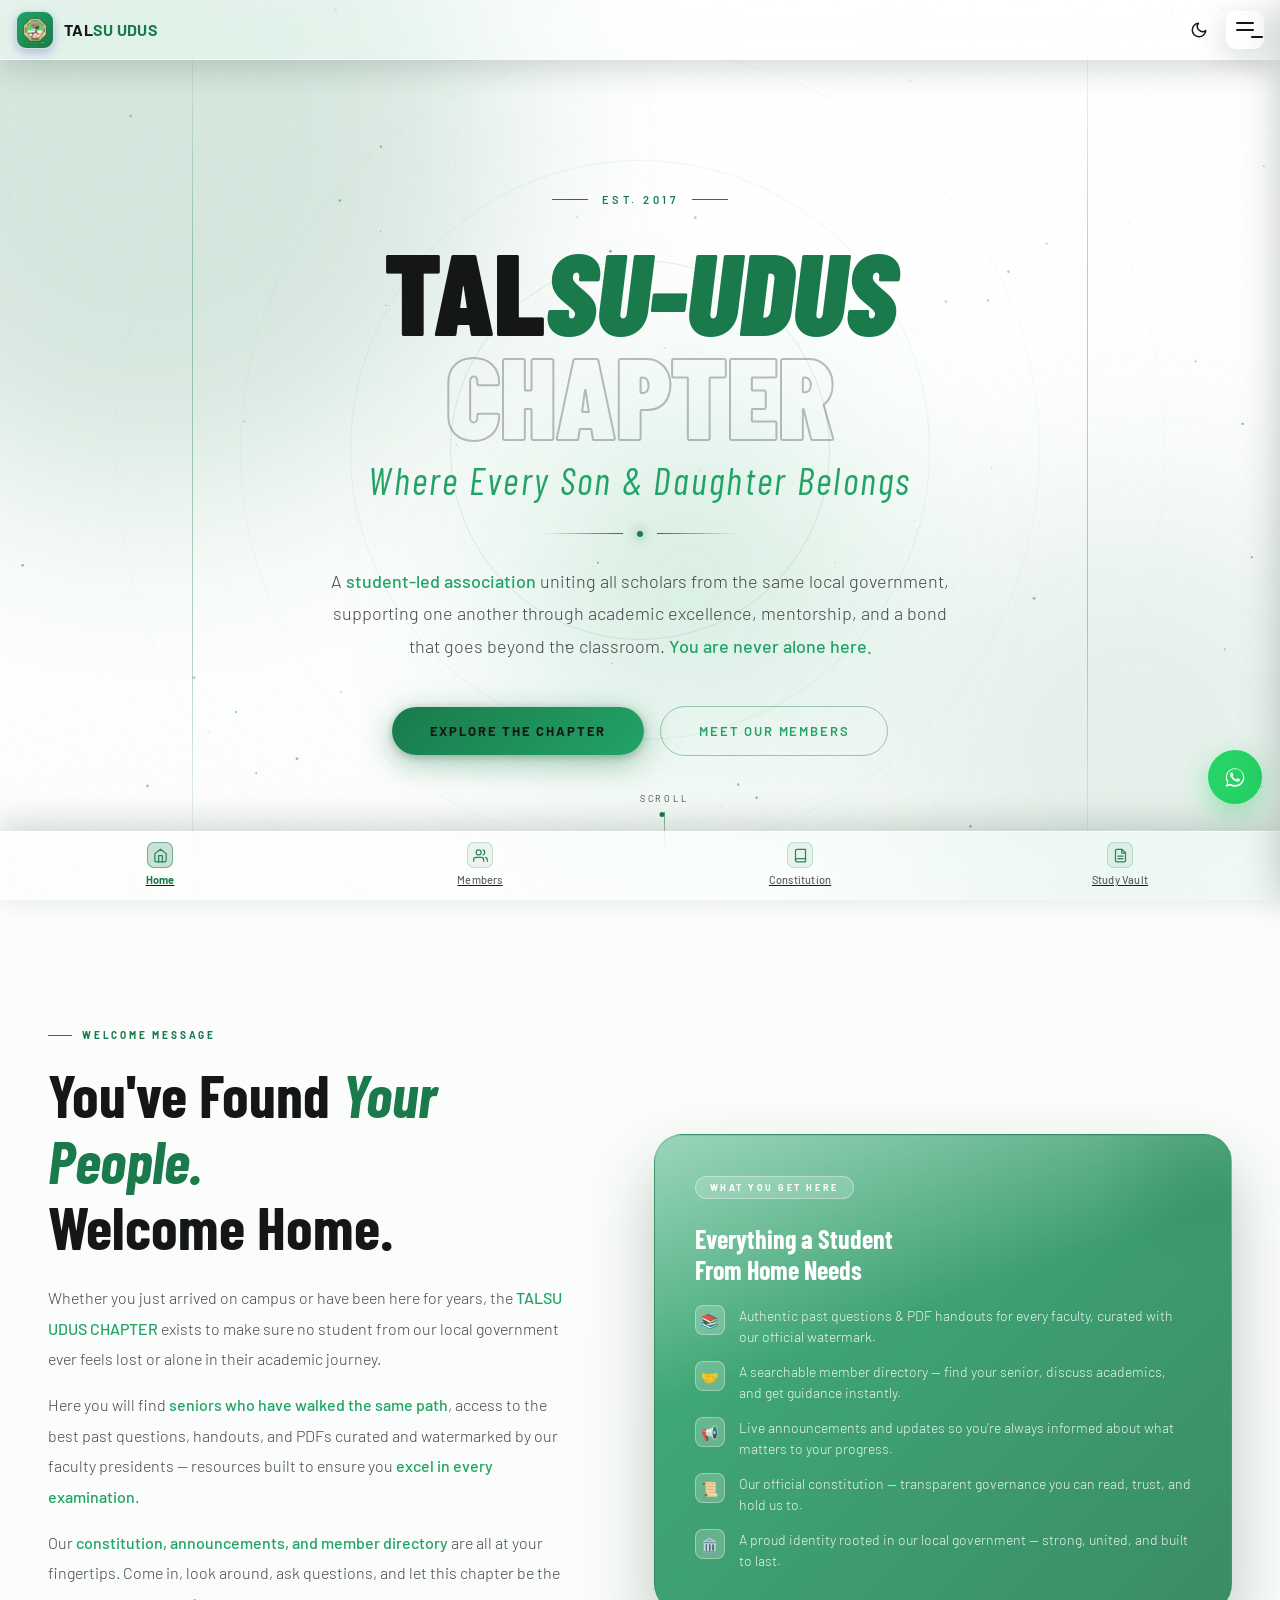
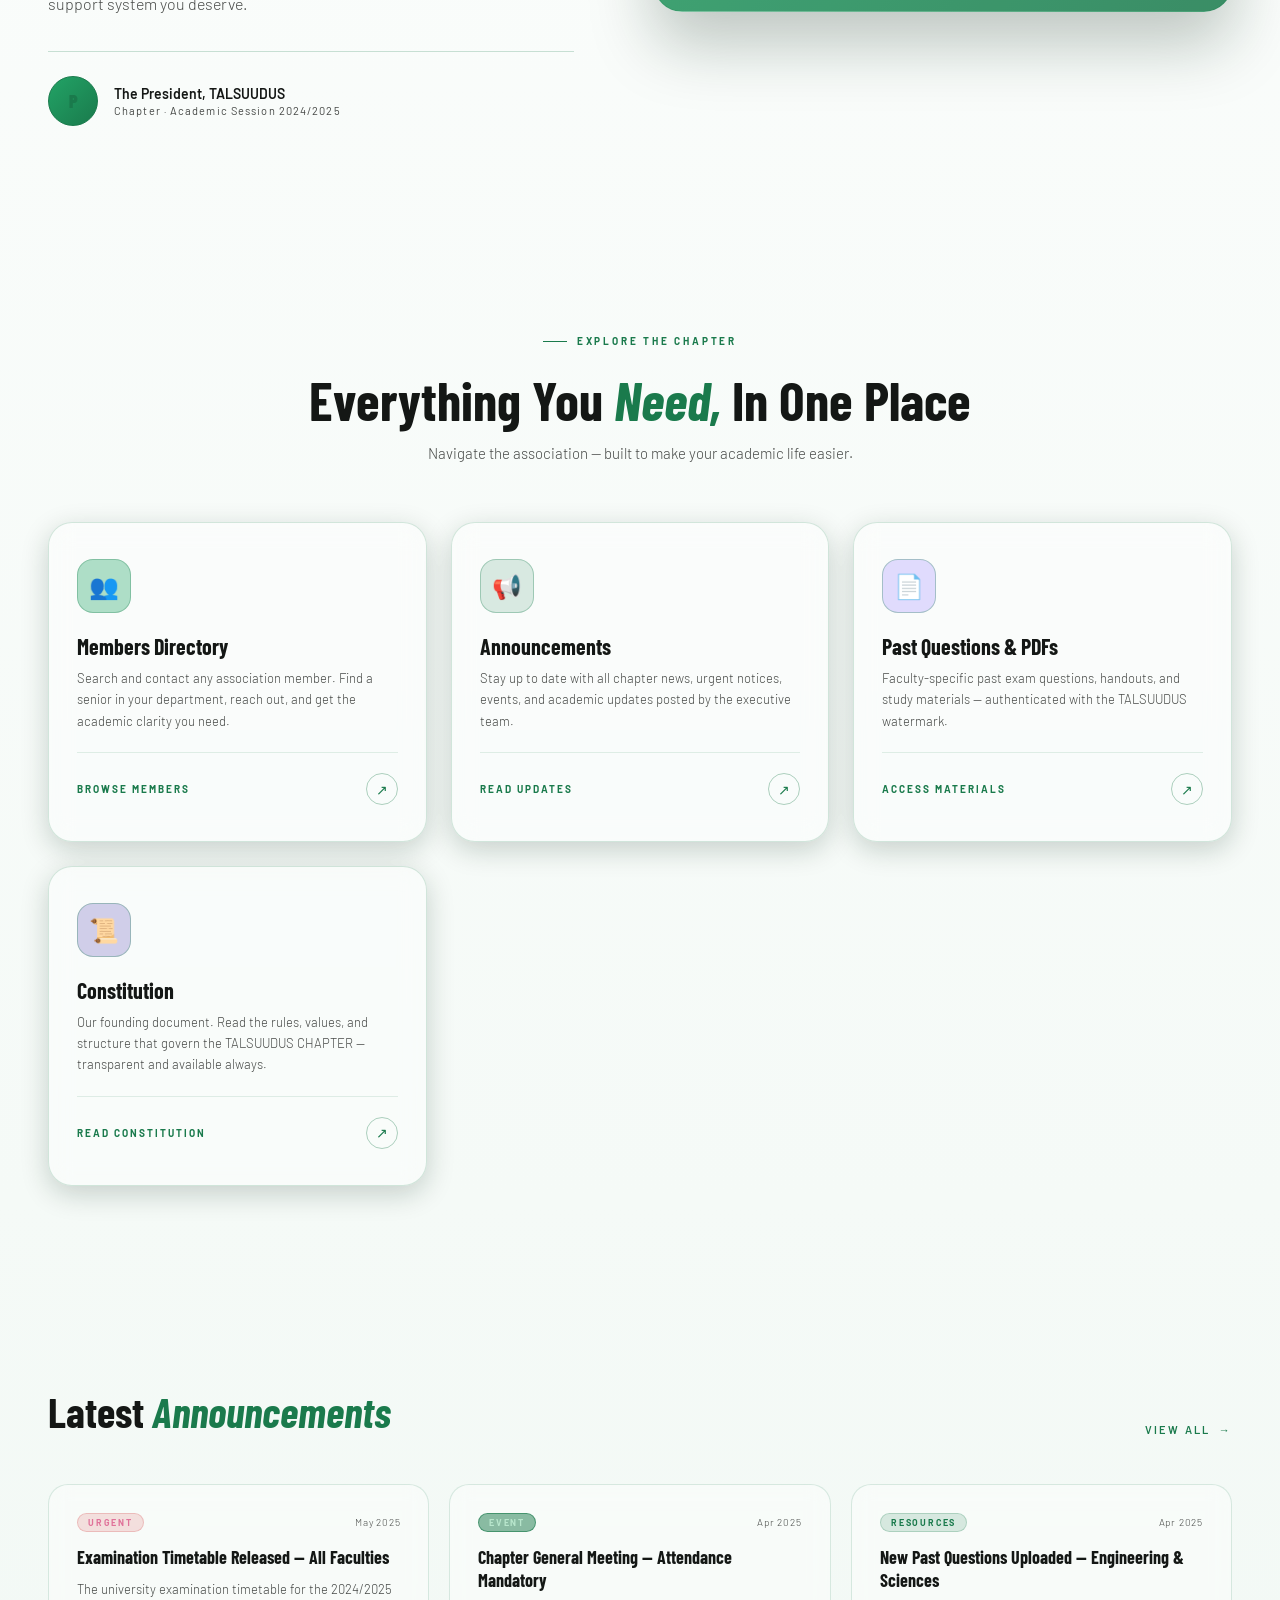
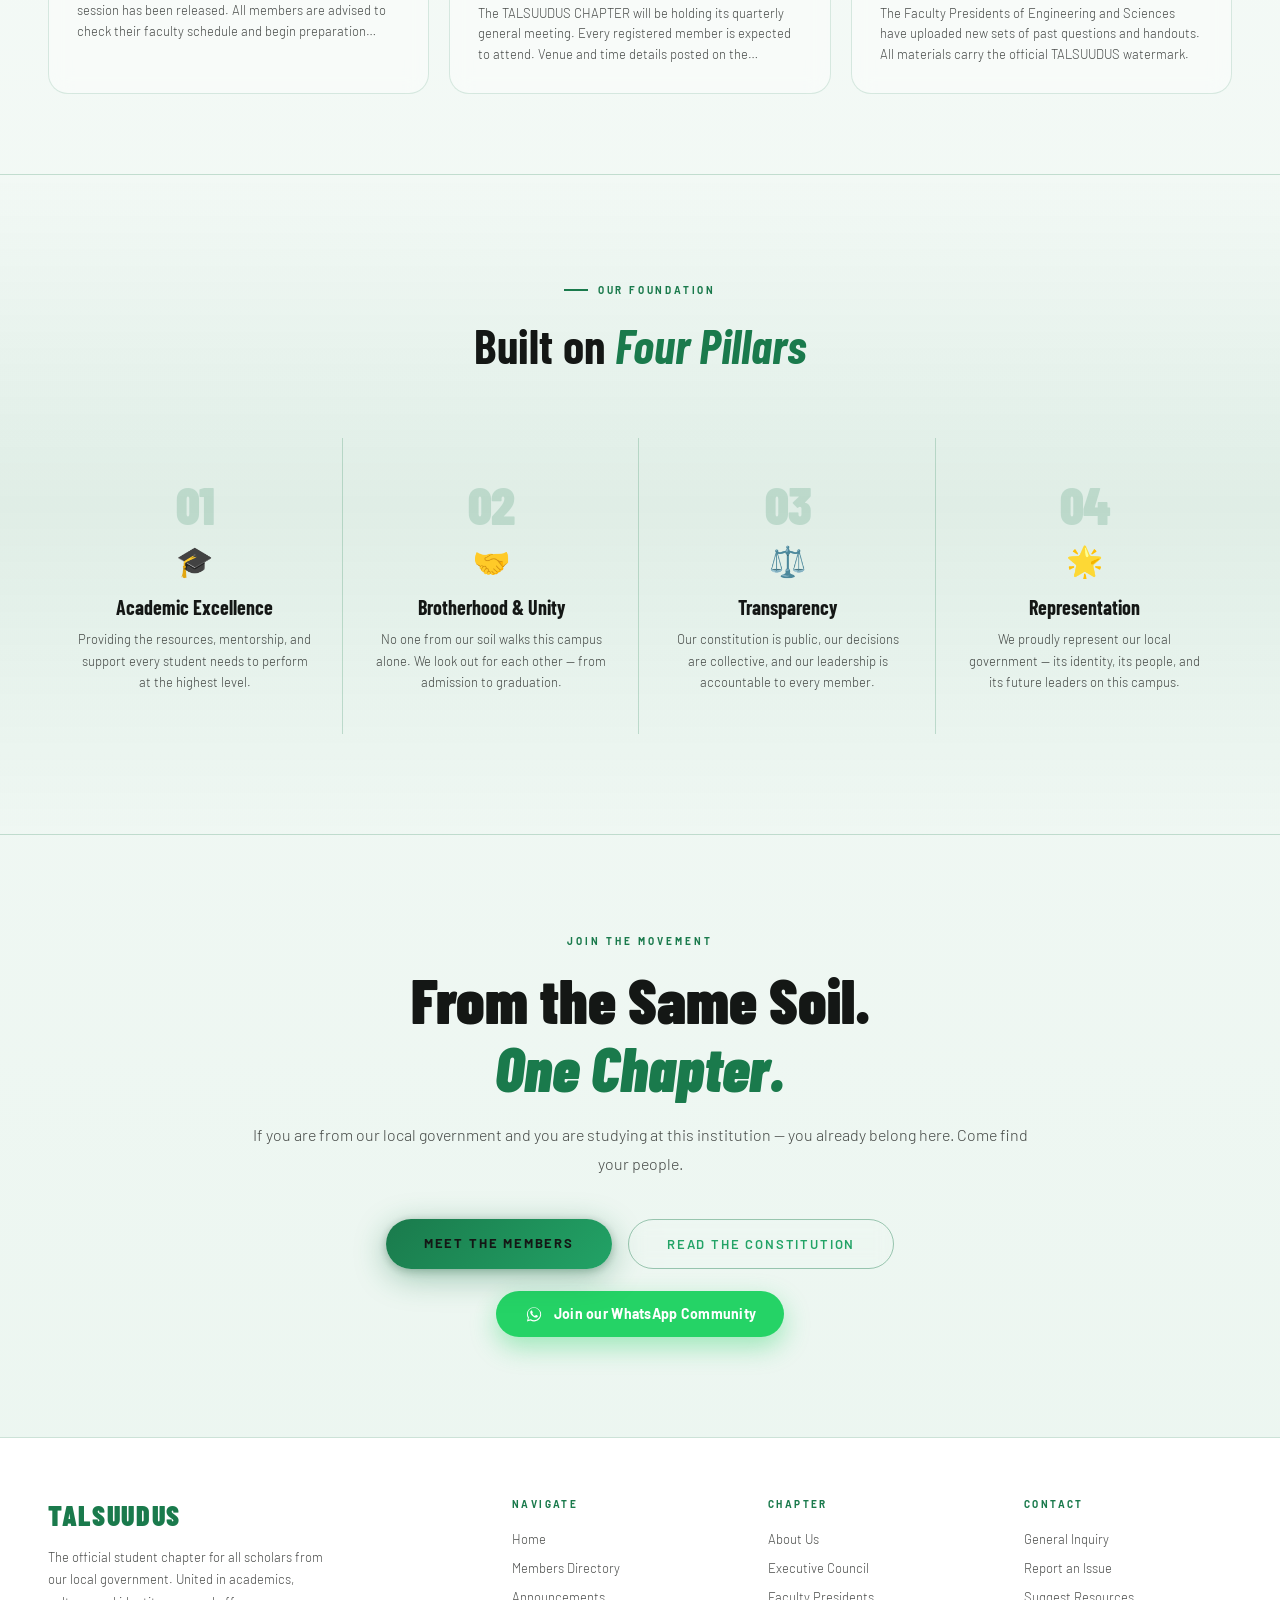
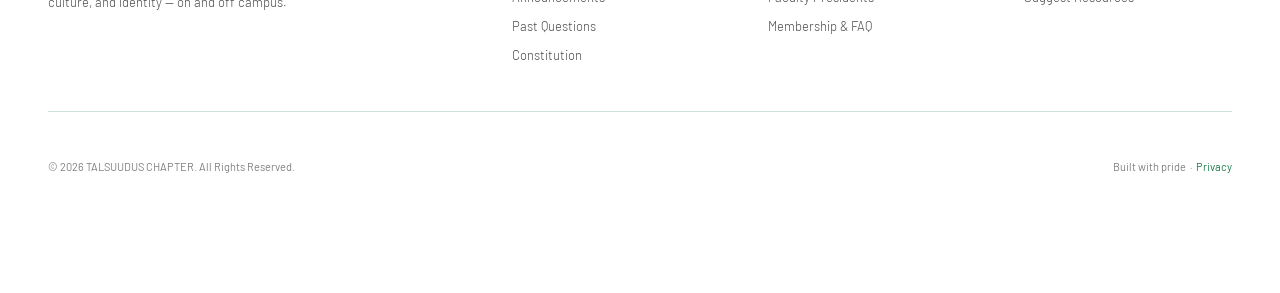
==== commit d5518337: "Add files via upload" ====
--- a/index.html
+++ b/index.html
@@ -4,22 +4,21 @@
   <meta charset="UTF-8">
   <meta name="viewport" content="width=device-width, initial-scale=1.0">
   <script src="js/theme.js"></script>
-  <!-- ═══ PWA ═══ -->
-<link rel="manifest" href="/manifest.json">
-<meta name="theme-color" content="#1a7a4c">
-<meta name="mobile-web-app-capable" content="yes">
-<meta name="apple-mobile-web-app-capable" content="yes">
-<meta name="apple-mobile-web-app-status-bar-style" content="black-translucent">
-<meta name="apple-mobile-web-app-title" content="TALSUUDUS">
-<link rel="apple-touch-icon" href="assets/icons/icon-192.png">
-<link rel="icon" href="assets/Talsulogo.webp" type="image">
+  <!-- PWA -->
+  <link rel="manifest" href="manifest.json">
+  <meta name="theme-color" content="#1a7a4c">
+  <meta name="mobile-web-app-capable" content="yes">
+  <meta name="apple-mobile-web-app-capable" content="yes">
+  <meta name="apple-mobile-web-app-title" content="TALSUUDUS">
+  <link rel="apple-touch-icon" href="assets/icons/apple-touch-icon.png">
+  <link rel="icon" href="assets/favicon.svg" type="image/svg+xml">
   <title>TALSUUDUS — Tangaza LG Students Union, UDUS</title>
   <meta name="description" content="Official platform of the Tangaza Local Government Students Union (TALSUUDUS), Usmanu Danfodiyo University Sokoto — members directory, constitution, study resources and updates for TALSU members.">
   <meta property="og:title" content="TALSUUDUS — Tangaza LG Students Union, UDUS">
   <meta property="og:description" content="Members directory, constitution, study resources and updates for the Tangaza LG Students Union at UDUS.">
   <meta property="og:type" content="website">
-  <meta property="og:url" content="https://talsuudus.com/index.html">
-  <meta property="og:image" content="assets/icons/icon-512.png">
+  <meta property="og:url" content="https://talsu.com.ng/">
+  <meta property="og:image" content="https://talsu.com.ng/assets/icons/icon-512.png">
   <meta name="twitter:card" content="summary">
   <meta name="twitter:title" content="TALSUUDUS — Tangaza LG Students Union, UDUS">
   <meta name="twitter:description" content="Members directory, constitution, study resources and updates for TALSU members.">
@@ -29,22 +28,9 @@
   
   <!-- External CSS -->
   <link rel="stylesheet" href="styles/style.css">
+<link rel="stylesheet" href="styles/nav.css">
 </head>
 <body>
-<!-- PWA Install Banner -->
-<div id="pwa-install-banner" style="display:none;position:fixed;bottom:80px;left:50%;transform:translateX(-50%);z-index:9999;background:rgba(255,255,255,0.55);backdrop-filter:blur(18px) saturate(180%);-webkit-backdrop-filter:blur(18px) saturate(180%);border:1px solid rgba(255,255,255,0.75);border-radius:16px;padding:14px 20px;display:none;align-items:center;gap:14px;box-shadow:0 8px 32px rgba(10,40,25,0.25);min-width:280px;max-width:340px;">
-  <div style="font-size:28px;">📱</div>
-  <div style="flex:1;">
-    <div style="color:#1a7a4c;font-weight:700;font-size:13px;letter-spacing:0.05em;">INSTALL APP</div>
-    <div style="color:rgba(20,23,21,0.65);font-size:11px;margin-top:2px;">Add TALSUUDUS to your home screen</div>
-  </div>
-  <div style="display:flex;flex-direction:column;gap:6px;">
-    <button onclick="installPWA()" style="background:#1a7a4c;color:#fff;border:none;border-radius:8px;padding:6px 14px;font-weight:700;font-size:11px;cursor:pointer;">Install</button>
-    <button onclick="dismissInstallBanner()" style="background:transparent;color:rgba(20,23,21,0.45);border:1px solid rgba(20,23,21,0.15);border-radius:8px;padding:4px 8px;font-size:10px;cursor:pointer;">Not now</button>
-  </div>
-</div>
-
-  
 <canvas id="particles"></canvas>
 <div class="ambient">
   <div class="amb-orb amb-orb-1"></div>
@@ -113,7 +99,7 @@
 </section>
 
 <!-- WELCOME SECTION -->
-<section class="welcome">
+<section class="welcome" id="about">
   <div class="welcome-left scroll-reveal">
     <div class="section-tag">Welcome Message</div>
     <h2 class="welcome-heading">
@@ -187,7 +173,7 @@
         <div class="card-arrow">↗</div>
       </div>
     </a>
-    <a href="pdfs.html" class="page-card scroll-card" style="transition-delay:0.2s">
+    <a href="studyvault.html" class="page-card scroll-card" style="transition-delay:0.2s">
       <div class="card-icon-wrap ic-teal">📄</div>
       <div class="card-body-text">
         <div class="card-title">Past Questions &amp; PDFs</div>
@@ -312,77 +298,53 @@
           <li><a href="index.html">Home</a></li>
           <li><a href="members.html">Members Directory</a></li>
           <li><a href="announcement.html">Announcements</a></li>
-          <li><a href="pdfs.html">Past Questions</a></li>
+          <li><a href="studyvault.html">Past Questions</a></li>
           <li><a href="constitution.html">Constitution</a></li>
         </ul>
       </div>
       <div>
         <div class="f-col-title">Chapter</div>
         <ul class="f-links">
-          <li><a href="#">About Us</a></li>
-          <li><a href="#">Executive Council</a></li>
-          <li><a href="#">Faculty Presidents</a></li>
-          <li><a href="#">Membership</a></li>
+          <li><a href="index.html#about">About Us</a></li>
+          <li><a href="leadership.html">Executive Council</a></li>
+          <li><a href="leadership.html">Faculty Presidents</a></li>
+          <li><a href="faq.html">Membership &amp; FAQ</a></li>
         </ul>
       </div>
       <div>
         <div class="f-col-title">Contact</div>
         <ul class="f-links">
-          <li><a href="#">General Inquiry</a></li>
-          <li><a href="#">Report an Issue</a></li>
-          <li><a href="#">Suggest Resources</a></li>
+          <li><a href="mailto:talsuudus@gmail.com?subject=General%20inquiry">General Inquiry</a></li>
+          <li><a href="mailto:talsuudus@gmail.com?subject=Report%20an%20issue">Report an Issue</a></li>
+          <li><a href="mailto:talsuudus@gmail.com?subject=Suggest%20a%20resource">Suggest Resources</a></li>
         </ul>
       </div>
     </div>
     <div class="footer-bottom">
-      <span>© 2025 TALSUUDUS CHAPTER. All Rights Reserved.</span>
-      <span>Built with pride &nbsp;·&nbsp; <a href="#">Privacy</a></span>
+      <span>© 2026 TALSUUDUS CHAPTER. All Rights Reserved.</span>
+      <span>Built with pride &nbsp;·&nbsp; <a href="privacy.html">Privacy</a></span>
     </div>
   </div>
 </footer>
 
 <!-- MOBILE BOTTOM NAV -->
-<nav class="bottom-nav" id="bottomNav">
-  <button class="nav-item active" data-nav="home" onclick="location.href='index.html'">
-    <div class="nav-icon">
-      <svg width="15" height="15" viewBox="0 0 24 24" fill="none" stroke="rgba(26,122,76,0.9)" stroke-width="2" stroke-linecap="round" stroke-linejoin="round">
-        <path d="M3 9l9-7 9 7v11a2 2 0 01-2 2H5a2 2 0 01-2-2z"/>
-        <polyline points="9,22 9,12 15,12 15,22"/>
-      </svg>
-    </div>
+<nav class="bottom-nav" id="bottomNav" aria-label="Main">
+  <a href="index.html" class="nav-item active" aria-current="page">
+    <div class="nav-icon"><svg width="15" height="15" viewBox="0 0 24 24" fill="none" stroke="rgba(26,122,76,0.9)" stroke-width="2" stroke-linecap="round" stroke-linejoin="round"><path d="M3 9l9-7 9 7v11a2 2 0 01-2 2H5a2 2 0 01-2-2z"/><polyline points="9,22 9,12 15,12 15,22"/></svg></div>
     <span class="nav-label">Home</span>
-  </button>
-  <button class="nav-item" data-nav="members" onclick="location.href='members.html'">
-    <div class="nav-icon">
-      <svg width="15" height="15" viewBox="0 0 24 24" fill="none" stroke="rgba(26,122,76,0.9)" stroke-width="2" stroke-linecap="round" stroke-linejoin="round">
-        <path d="M17 21v-2a4 4 0 00-4-4H5a4 4 0 00-4 4v2"/>
-        <circle cx="9" cy="7" r="4"/>
-        <path d="M23 21v-2a4 4 0 00-3-3.87"/>
-        <path d="M16 3.13a4 4 0 010 7.75"/>
-      </svg>
-    </div>
+  </a>
+  <a href="members.html" class="nav-item">
+    <div class="nav-icon"><svg width="15" height="15" viewBox="0 0 24 24" fill="none" stroke="rgba(26,122,76,0.9)" stroke-width="2" stroke-linecap="round" stroke-linejoin="round"><path d="M17 21v-2a4 4 0 00-4-4H5a4 4 0 00-4 4v2"/><circle cx="9" cy="7" r="4"/><path d="M23 21v-2a4 4 0 00-3-3.87"/><path d="M16 3.13a4 4 0 010 7.75"/></svg></div>
     <span class="nav-label">Members</span>
-  </button>
-  <button class="nav-item" data-nav="constitution" onclick="location.href='constitution.html'">
-    <div class="nav-icon">
-      <svg width="15" height="15" viewBox="0 0 24 24" fill="none" stroke="rgba(26,122,76,0.9)" stroke-width="2" stroke-linecap="round" stroke-linejoin="round">
-        <path d="M4 19.5A2.5 2.5 0 016.5 17H20"/>
-        <path d="M6.5 2H20v20H6.5A2.5 2.5 0 014 19.5v-15A2.5 2.5 0 016.5 2z"/>
-      </svg>
-    </div>
+  </a>
+  <a href="constitution.html" class="nav-item">
+    <div class="nav-icon"><svg width="15" height="15" viewBox="0 0 24 24" fill="none" stroke="rgba(26,122,76,0.9)" stroke-width="2" stroke-linecap="round" stroke-linejoin="round"><path d="M4 19.5A2.5 2.5 0 016.5 17H20"/><path d="M6.5 2H20v20H6.5A2.5 2.5 0 014 19.5v-15A2.5 2.5 0 016.5 2z"/></svg></div>
     <span class="nav-label">Constitution</span>
-  </button>
-  <button class="nav-item" data-nav="studyvault" onclick="location.href='studyvault.html'">
-    <div class="nav-icon">
-      <svg width="15" height="15" viewBox="0 0 24 24" fill="none" stroke="rgba(26,122,76,0.9)" stroke-width="2" stroke-linecap="round" stroke-linejoin="round">
-        <path d="M14 2H6a2 2 0 00-2 2v16a2 2 0 002 2h12a2 2 0 002-2V8z"/>
-        <polyline points="14,2 14,8 20,8"/>
-        <line x1="16" y1="13" x2="8" y2="13"/>
-        <line x1="16" y1="17" x2="8" y2="17"/>
-      </svg>
-    </div>
+  </a>
+  <a href="studyvault.html" class="nav-item">
+    <div class="nav-icon"><svg width="15" height="15" viewBox="0 0 24 24" fill="none" stroke="rgba(26,122,76,0.9)" stroke-width="2" stroke-linecap="round" stroke-linejoin="round"><path d="M14 2H6a2 2 0 00-2 2v16a2 2 0 002 2h12a2 2 0 002-2V8z"/><polyline points="14,2 14,8 20,8"/><line x1="16" y1="13" x2="8" y2="13"/><line x1="16" y1="17" x2="8" y2="17"/></svg></div>
     <span class="nav-label">Study Vault</span>
-  </button>
+  </a>
 </nav>
 
 <!-- SLIDE PANEL OVERLAY -->
@@ -395,104 +357,52 @@
     <button class="close-btn" id="closeBtn" aria-label="Close menu">✕</button>
   </div>
   <div class="menu-list" id="menuList">
-    <a href="index.html" class="menu-item active" data-id="homepage">
-      <div class="item-icon">
-        <svg width="18" height="18" viewBox="0 0 24 24" fill="none" stroke="rgba(26,122,76,0.9)" stroke-width="2" stroke-linecap="round" stroke-linejoin="round">
-          <path d="M3 9l9-7 9 7v11a2 2 0 01-2 2H5a2 2 0 01-2-2z"/>
-          <polyline points="9,22 9,12 15,12 15,22"/>
-        </svg>
-      </div>
-      <span class="item-label">Homepage</span>
-      <svg class="chevron" viewBox="0 0 24 24" fill="none" stroke-width="2.5" stroke-linecap="round" stroke-linejoin="round">
-        <path d="M9 18l6-6-6-6" stroke="#1a7a4c"/>
-      </svg>
-    </a>
-    <a href="members.html" class="menu-item" data-id="members">
-      <div class="item-icon">
-        <svg width="18" height="18" viewBox="0 0 24 24" fill="none" stroke="rgba(26,122,76,0.9)" stroke-width="2" stroke-linecap="round" stroke-linejoin="round">
-          <path d="M17 21v-2a4 4 0 00-4-4H5a4 4 0 00-4 4v2"/>
-          <circle cx="9" cy="7" r="4"/>
-          <path d="M23 21v-2a4 4 0 00-3-3.87"/>
-          <path d="M16 3.13a4 4 0 010 7.75"/>
-        </svg>
-      </div>
-      <span class="item-label">Members</span>
-      <svg class="chevron" viewBox="0 0 24 24" fill="none" stroke-width="2.5" stroke-linecap="round" stroke-linejoin="round">
-        <path d="M9 18l6-6-6-6" stroke="#1a7a4c"/>
-      </svg>
-    </a>
-    <a href="constitution.html" class="menu-item" data-id="constitution">
-      <div class="item-icon">
-        <svg width="18" height="18" viewBox="0 0 24 24" fill="none" stroke="rgba(26,122,76,0.9)" stroke-width="2" stroke-linecap="round" stroke-linejoin="round">
-          <path d="M4 19.5A2.5 2.5 0 016.5 17H20"/>
-          <path d="M6.5 2H20v20H6.5A2.5 2.5 0 014 19.5v-15A2.5 2.5 0 016.5 2z"/>
-        </svg>
-      </div>
-      <span class="item-label">Constitution</span>
-      <svg class="chevron" viewBox="0 0 24 24" fill="none" stroke-width="2.5" stroke-linecap="round" stroke-linejoin="round">
-        <path d="M9 18l6-6-6-6" stroke="#1a7a4c"/>
-      </svg>
-    </a>
-    <a href="studyvault.html" class="menu-item" data-id="studyvault">
-      <div class="item-icon">
-        <svg width="18" height="18" viewBox="0 0 24 24" fill="none" stroke="rgba(26,122,76,0.9)" stroke-width="2" stroke-linecap="round" stroke-linejoin="round">
-          <path d="M14 2H6a2 2 0 00-2 2v16a2 2 0 002 2h12a2 2 0 002-2V8z"/>
-          <polyline points="14,2 14,8 20,8"/>
-          <line x1="16" y1="13" x2="8" y2="13"/>
-          <line x1="16" y1="17" x2="8" y2="17"/>
-        </svg>
-      </div>
-      <span class="item-label">Study Vault</span>
-      <svg class="chevron" viewBox="0 0 24 24" fill="none" stroke-width="2.5" stroke-linecap="round" stroke-linejoin="round">
-        <path d="M9 18l6-6-6-6" stroke="#1a7a4c"/>
-      </svg>
-    </a>
-    <a href="announcement.html" class="menu-item" data-id="announcements">
-      <div class="item-icon">
-        <svg width="18" height="18" viewBox="0 0 24 24" fill="none" stroke="rgba(26,122,76,0.9)" stroke-width="2" stroke-linecap="round" stroke-linejoin="round">
-          <path d="M18 8A6 6 0 006 8c0 7-3 9-3 9h18s-3-2-3-9"/>
-          <path d="M13.73 21a2 2 0 01-3.46 0"/>
-        </svg>
-      </div>
-      <span class="item-label">Announcement</span>
-      <svg class="chevron" viewBox="0 0 24 24" fill="none" stroke-width="2.5" stroke-linecap="round" stroke-linejoin="round">
-        <path d="M9 18l6-6-6-6" stroke="#1a7a4c"/>
-      </svg>
-    </a>
-    <a href="nomination.html" class="menu-item" data-id="nomination">
-      <div class="item-icon">
-        <svg width="18" height="18" viewBox="0 0 24 24" fill="none" stroke="rgba(26,122,76,0.9)" stroke-width="2" stroke-linecap="round" stroke-linejoin="round">
-          <path d="M9 11l3 3L22 4"/>
-          <path d="M21 12v7a2 2 0 01-2 2H5a2 2 0 01-2-2V5a2 2 0 012-2h11"/>
-        </svg>
-      </div>
-      <span class="item-label">Online Nomination Portal</span>
-      <svg class="chevron" viewBox="0 0 24 24" fill="none" stroke-width="2.5" stroke-linecap="round" stroke-linejoin="round">
-        <path d="M9 18l6-6-6-6" stroke="#1a7a4c"/>
-      </svg>
-    </a>
-    <a href="leadership.html" class="menu-item" data-id="leadership">
-      <div class="item-icon">
-        <svg width="18" height="18" viewBox="0 0 24 24" fill="none" stroke="rgba(26,122,76,0.9)" stroke-width="2" stroke-linecap="round" stroke-linejoin="round"><circle cx="12" cy="8" r="6"/><path d="M15.477 12.89 17 22l-5-3-5 3 1.523-9.11"/></svg>
-      </div>
-      <span class="item-label">Leadership</span>
-      <svg class="chevron" viewBox="0 0 24 24" fill="none" stroke-width="2.5" stroke-linecap="round" stroke-linejoin="round"><path d="M9 18l6-6-6-6" stroke="#1a7a4c"/></svg>
-    </a>
-    <a href="faq.html" class="menu-item" data-id="faq">
-      <div class="item-icon">
-        <svg width="18" height="18" viewBox="0 0 24 24" fill="none" stroke="rgba(26,122,76,0.9)" stroke-width="2" stroke-linecap="round" stroke-linejoin="round"><circle cx="12" cy="12" r="10"/><path d="M9.09 9a3 3 0 015.83 1c0 2-3 3-3 3"/><line x1="12" y1="17" x2="12.01" y2="17"/></svg>
-      </div>
-      <span class="item-label">FAQ</span>
-      <svg class="chevron" viewBox="0 0 24 24" fill="none" stroke-width="2.5" stroke-linecap="round" stroke-linejoin="round"><path d="M9 18l6-6-6-6" stroke="#1a7a4c"/></svg>
-    </a>
-    <a href="privacy.html" class="menu-item" data-id="privacy">
-      <div class="item-icon">
-        <svg width="18" height="18" viewBox="0 0 24 24" fill="none" stroke="rgba(26,122,76,0.9)" stroke-width="2" stroke-linecap="round" stroke-linejoin="round"><path d="M12 22s8-4 8-10V5l-8-3-8 3v7c0 6 8 10 8 10z"/></svg>
-      </div>
-      <span class="item-label">Privacy Policy</span>
-      <svg class="chevron" viewBox="0 0 24 24" fill="none" stroke-width="2.5" stroke-linecap="round" stroke-linejoin="round"><path d="M9 18l6-6-6-6" stroke="#1a7a4c"/></svg>
-    </a>
-  </div>
+      <a href="index.html" class="menu-item active">
+        <div class="item-icon"><svg width="18" height="18" viewBox="0 0 24 24" fill="none" stroke="rgba(26,122,76,0.9)" stroke-width="2" stroke-linecap="round" stroke-linejoin="round"><path d="M3 9l9-7 9 7v11a2 2 0 01-2 2H5a2 2 0 01-2-2z"/><polyline points="9,22 9,12 15,12 15,22"/></svg></div>
+        <span class="item-label">Homepage</span>
+        <svg class="chevron" viewBox="0 0 24 24" fill="none" stroke-width="2.5" stroke-linecap="round" stroke-linejoin="round"><path d="M9 18l6-6-6-6"/></svg>
+      </a>
+      <a href="members.html" class="menu-item">
+        <div class="item-icon"><svg width="18" height="18" viewBox="0 0 24 24" fill="none" stroke="rgba(26,122,76,0.9)" stroke-width="2" stroke-linecap="round" stroke-linejoin="round"><path d="M17 21v-2a4 4 0 00-4-4H5a4 4 0 00-4 4v2"/><circle cx="9" cy="7" r="4"/><path d="M23 21v-2a4 4 0 00-3-3.87"/><path d="M16 3.13a4 4 0 010 7.75"/></svg></div>
+        <span class="item-label">Members</span>
+        <svg class="chevron" viewBox="0 0 24 24" fill="none" stroke-width="2.5" stroke-linecap="round" stroke-linejoin="round"><path d="M9 18l6-6-6-6"/></svg>
+      </a>
+      <a href="constitution.html" class="menu-item">
+        <div class="item-icon"><svg width="18" height="18" viewBox="0 0 24 24" fill="none" stroke="rgba(26,122,76,0.9)" stroke-width="2" stroke-linecap="round" stroke-linejoin="round"><path d="M4 19.5A2.5 2.5 0 016.5 17H20"/><path d="M6.5 2H20v20H6.5A2.5 2.5 0 014 19.5v-15A2.5 2.5 0 016.5 2z"/></svg></div>
+        <span class="item-label">Constitution</span>
+        <svg class="chevron" viewBox="0 0 24 24" fill="none" stroke-width="2.5" stroke-linecap="round" stroke-linejoin="round"><path d="M9 18l6-6-6-6"/></svg>
+      </a>
+      <a href="studyvault.html" class="menu-item">
+        <div class="item-icon"><svg width="18" height="18" viewBox="0 0 24 24" fill="none" stroke="rgba(26,122,76,0.9)" stroke-width="2" stroke-linecap="round" stroke-linejoin="round"><path d="M14 2H6a2 2 0 00-2 2v16a2 2 0 002 2h12a2 2 0 002-2V8z"/><polyline points="14,2 14,8 20,8"/><line x1="16" y1="13" x2="8" y2="13"/><line x1="16" y1="17" x2="8" y2="17"/></svg></div>
+        <span class="item-label">Study Vault</span>
+        <svg class="chevron" viewBox="0 0 24 24" fill="none" stroke-width="2.5" stroke-linecap="round" stroke-linejoin="round"><path d="M9 18l6-6-6-6"/></svg>
+      </a>
+      <a href="announcement.html" class="menu-item">
+        <div class="item-icon"><svg width="18" height="18" viewBox="0 0 24 24" fill="none" stroke="rgba(26,122,76,0.9)" stroke-width="2" stroke-linecap="round" stroke-linejoin="round"><path d="M18 8A6 6 0 006 8c0 7-3 9-3 9h18s-3-2-3-9"/><path d="M13.73 21a2 2 0 01-3.46 0"/></svg></div>
+        <span class="item-label">Announcement</span>
+        <svg class="chevron" viewBox="0 0 24 24" fill="none" stroke-width="2.5" stroke-linecap="round" stroke-linejoin="round"><path d="M9 18l6-6-6-6"/></svg>
+      </a>
+      <a href="nomination.html" class="menu-item">
+        <div class="item-icon"><svg width="18" height="18" viewBox="0 0 24 24" fill="none" stroke="rgba(26,122,76,0.9)" stroke-width="2" stroke-linecap="round" stroke-linejoin="round"><path d="M9 11l3 3L22 4"/><path d="M21 12v7a2 2 0 01-2 2H5a2 2 0 01-2-2V5a2 2 0 012-2h11"/></svg></div>
+        <span class="item-label">Online Nomination Portal</span>
+        <svg class="chevron" viewBox="0 0 24 24" fill="none" stroke-width="2.5" stroke-linecap="round" stroke-linejoin="round"><path d="M9 18l6-6-6-6"/></svg>
+      </a>
+      <a href="leadership.html" class="menu-item">
+        <div class="item-icon"><svg width="18" height="18" viewBox="0 0 24 24" fill="none" stroke="rgba(26,122,76,0.9)" stroke-width="2" stroke-linecap="round" stroke-linejoin="round"><circle cx="12" cy="8" r="6"/><path d="M15.477 12.89 17 22l-5-3-5 3 1.523-9.11"/></svg></div>
+        <span class="item-label">Leadership</span>
+        <svg class="chevron" viewBox="0 0 24 24" fill="none" stroke-width="2.5" stroke-linecap="round" stroke-linejoin="round"><path d="M9 18l6-6-6-6"/></svg>
+      </a>
+      <a href="faq.html" class="menu-item">
+        <div class="item-icon"><svg width="18" height="18" viewBox="0 0 24 24" fill="none" stroke="rgba(26,122,76,0.9)" stroke-width="2" stroke-linecap="round" stroke-linejoin="round"><circle cx="12" cy="12" r="10"/><path d="M9.09 9a3 3 0 015.83 1c0 2-3 3-3 3"/><line x1="12" y1="17" x2="12.01" y2="17"/></svg></div>
+        <span class="item-label">FAQ</span>
+        <svg class="chevron" viewBox="0 0 24 24" fill="none" stroke-width="2.5" stroke-linecap="round" stroke-linejoin="round"><path d="M9 18l6-6-6-6"/></svg>
+      </a>
+      <a href="privacy.html" class="menu-item">
+        <div class="item-icon"><svg width="18" height="18" viewBox="0 0 24 24" fill="none" stroke="rgba(26,122,76,0.9)" stroke-width="2" stroke-linecap="round" stroke-linejoin="round"><path d="M12 22s8-4 8-10V5l-8-3-8 3v7c0 6 8 10 8 10z"/></svg></div>
+        <span class="item-label">Privacy Policy</span>
+        <svg class="chevron" viewBox="0 0 24 24" fill="none" stroke-width="2.5" stroke-linecap="round" stroke-linejoin="round"><path d="M9 18l6-6-6-6"/></svg>
+      </a>
+    </div>
 </div>
 <script src="js/pwa.js"></script>
 <!-- External JavaScript -->
--- a/styles/style.css
+++ b/styles/style.css
@@ -730,6 +730,21 @@
 .menu-item.active .chevron { opacity: 1; }
 .chevron path { stroke: #1a7a4c; }
 .menu-item.active .chevron path { stroke: #fff; }
+
+/* ── DARK MODE: slide-out menu panel ── */
+[data-theme="dark"] .panel { background: linear-gradient(180deg, #0d100e 0%, #10201a 100%); box-shadow: -12px 0 40px rgba(0,0,0,0.6); }
+[data-theme="dark"] .panel-header { border-bottom-color: rgba(34,163,102,0.3); }
+[data-theme="dark"] .panel-title { color: #22a366; }
+[data-theme="dark"] .close-btn { background: rgba(255,255,255,0.06); border-color: rgba(255,255,255,0.12); color: #eef5f0; }
+[data-theme="dark"] .menu-item { background: rgba(255,255,255,0.06); border-color: rgba(255,255,255,0.12); }
+[data-theme="dark"] .menu-item:hover { background: rgba(255,255,255,0.12); }
+[data-theme="dark"] .menu-item.active { background: linear-gradient(135deg, #22a366 0%, #1a7a4c 100%); border-color: #22a366; }
+[data-theme="dark"] .item-icon { background: rgba(34,163,102,0.14); border-color: rgba(34,163,102,0.35); }
+[data-theme="dark"] .menu-item.active .item-icon { background: rgba(255,255,255,0.28); border-color: rgba(255,255,255,0.6); }
+[data-theme="dark"] .item-label { color: #eef5f0; }
+[data-theme="dark"] .menu-item.active .item-label { color: #fff; }
+[data-theme="dark"] .chevron path { stroke: #22a366; }
+[data-theme="dark"] .menu-item.active .chevron path { stroke: #fff; }
 @media (max-width: 1024px) {
   .welcome { grid-template-columns: 1fr; gap: 52px; padding: 80px 32px; }
   .footer-top { grid-template-columns: 1fr 1fr; gap: 32px; }
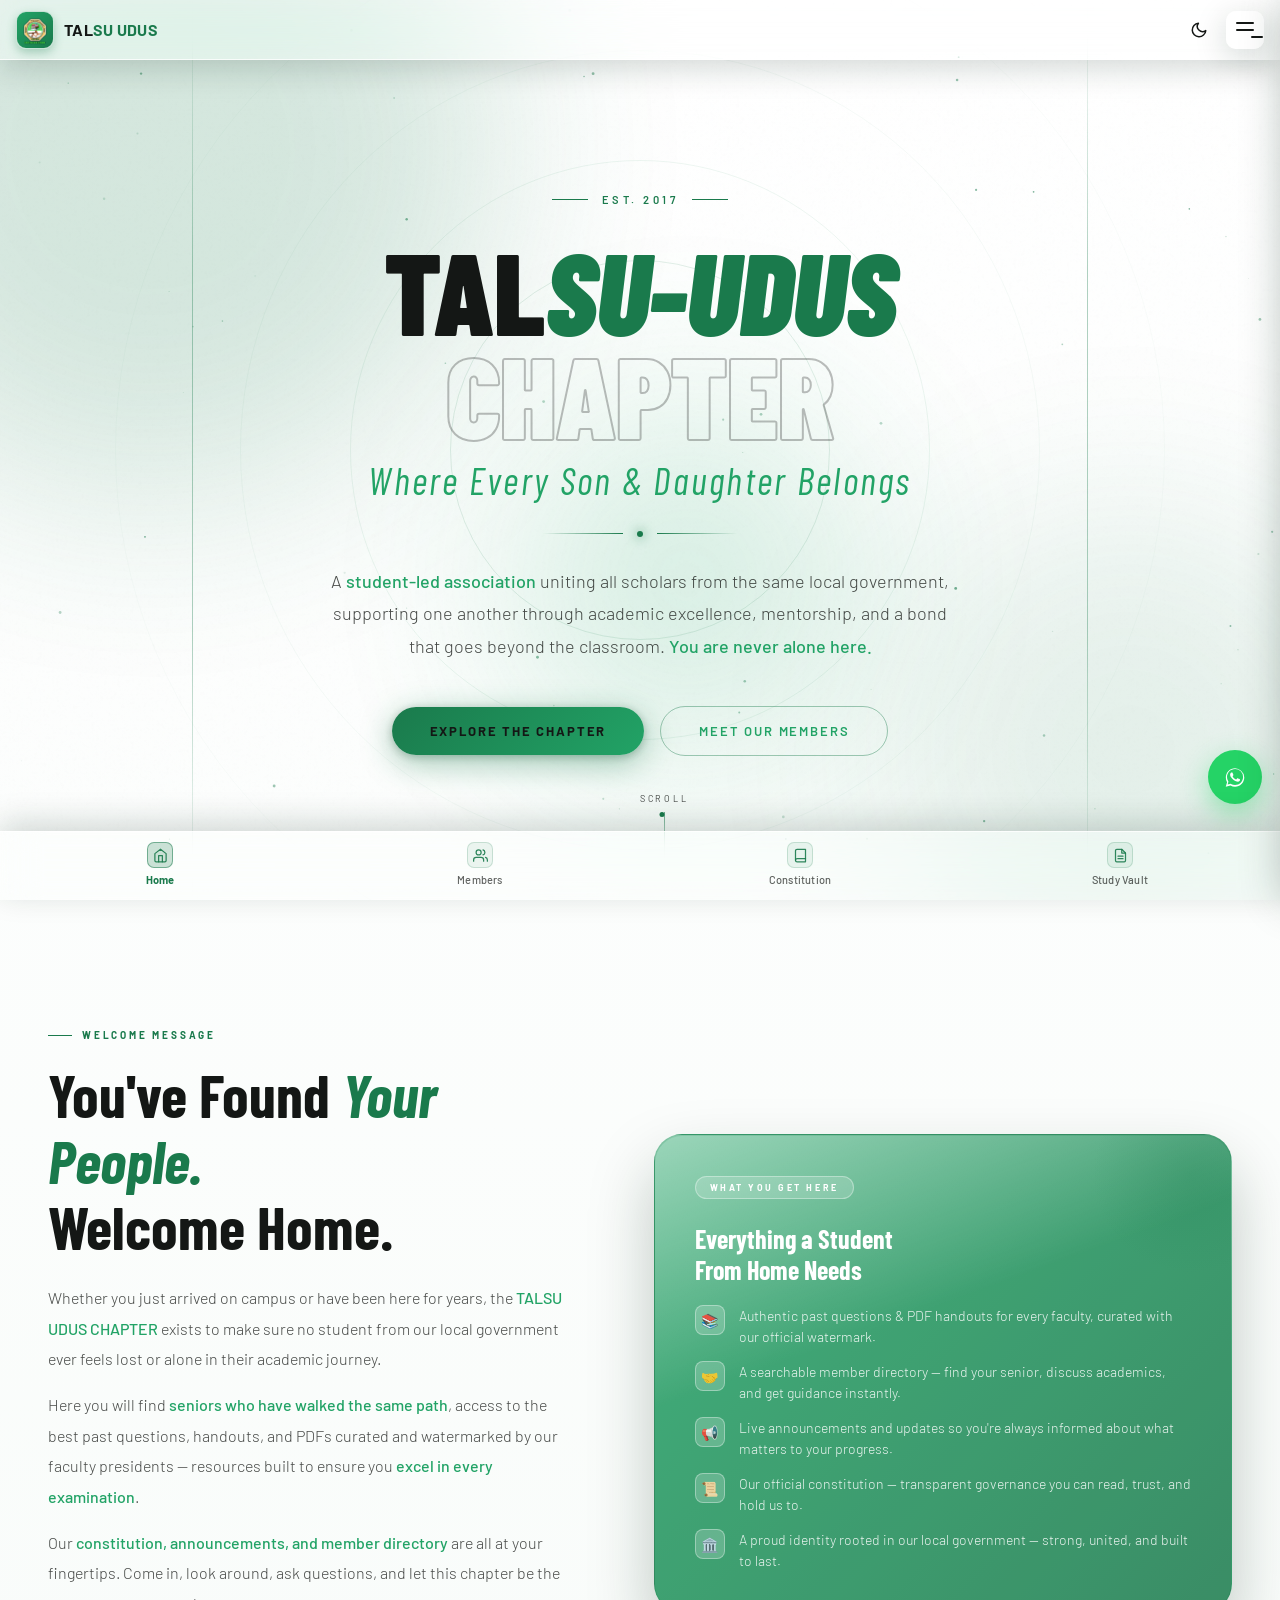
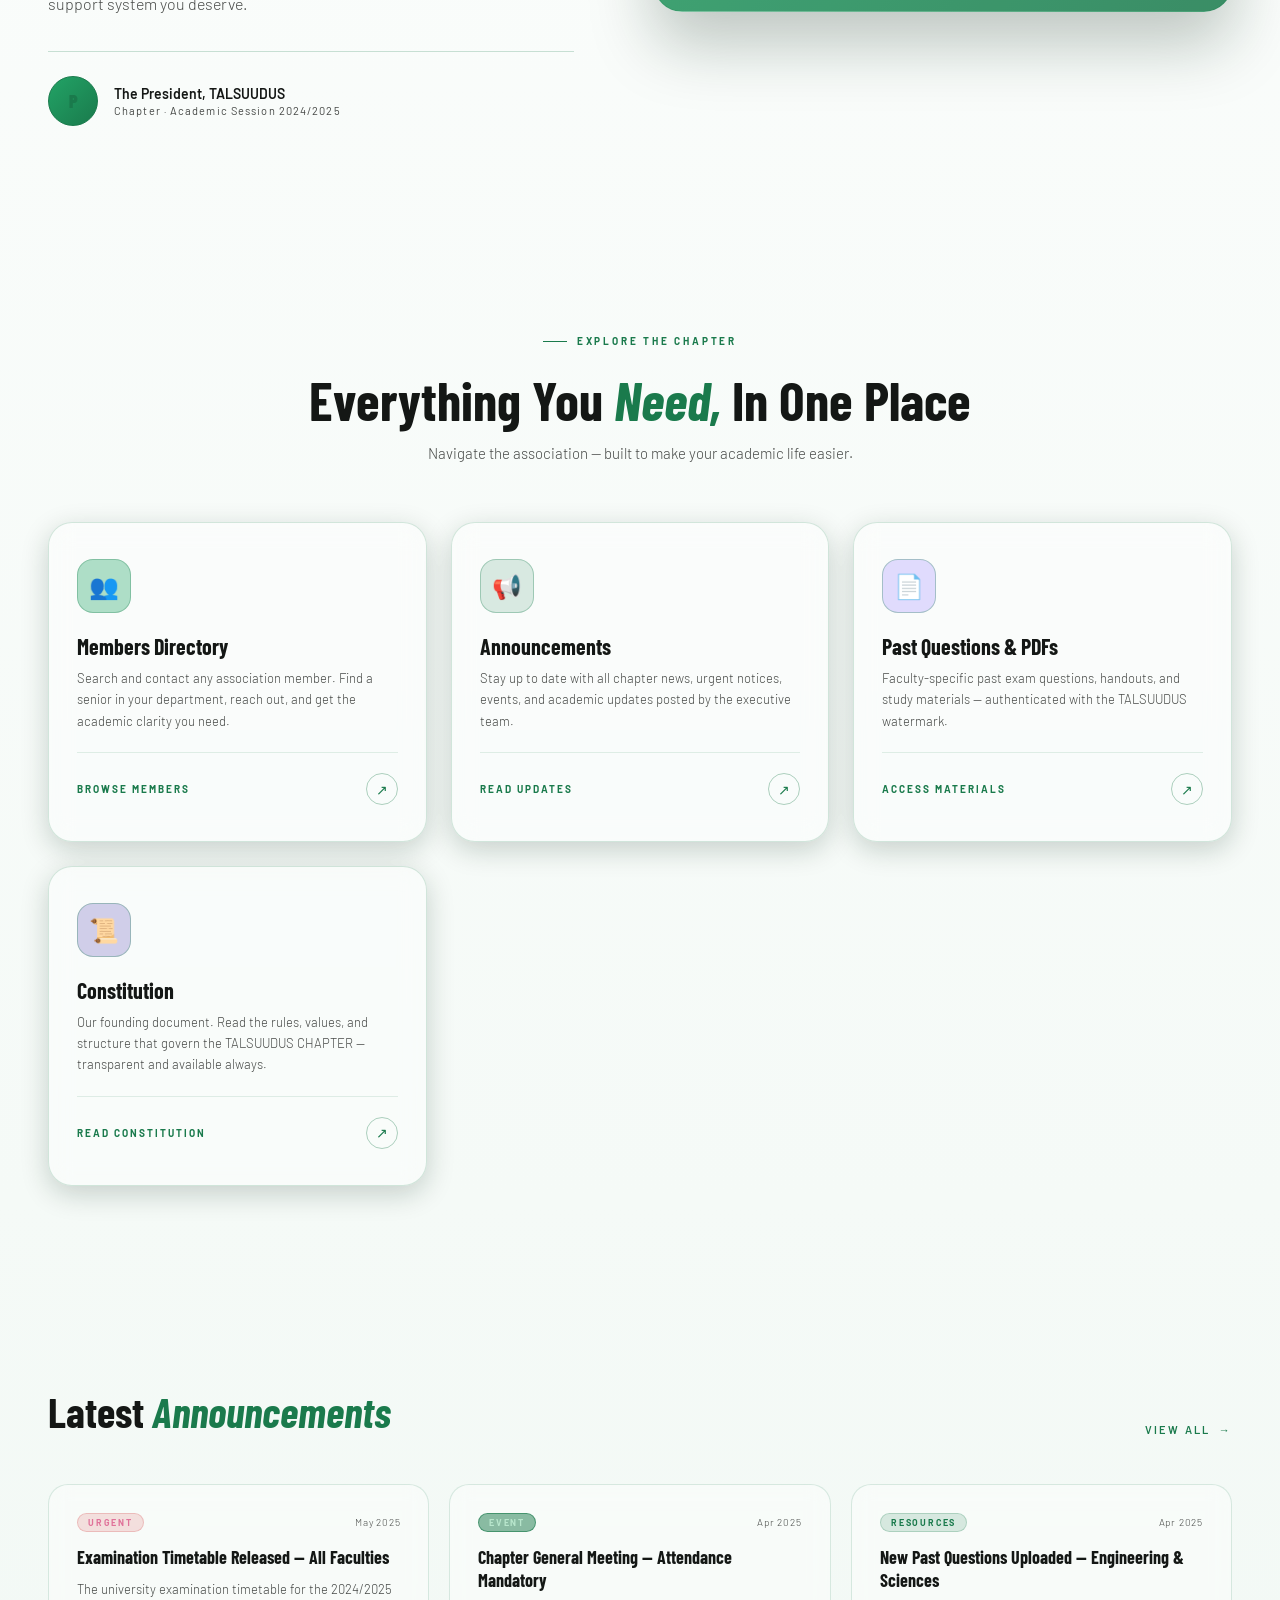
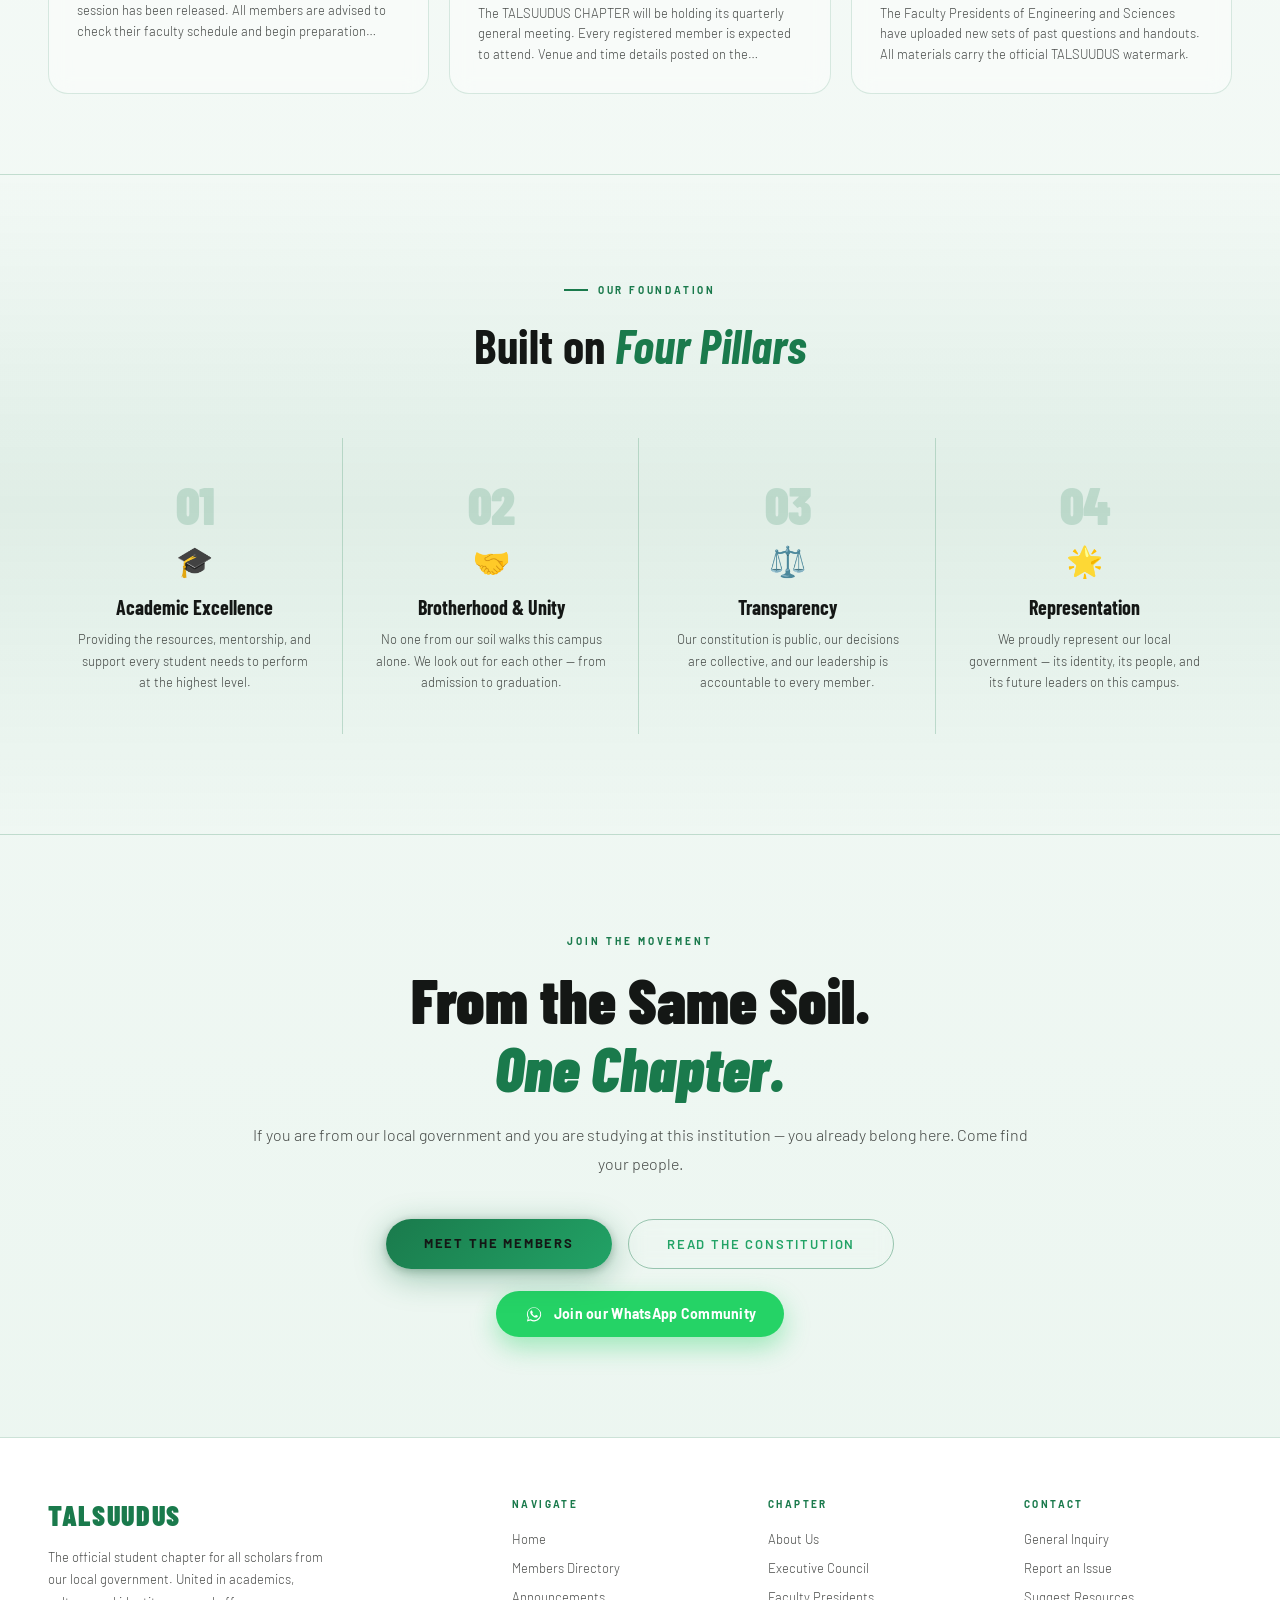
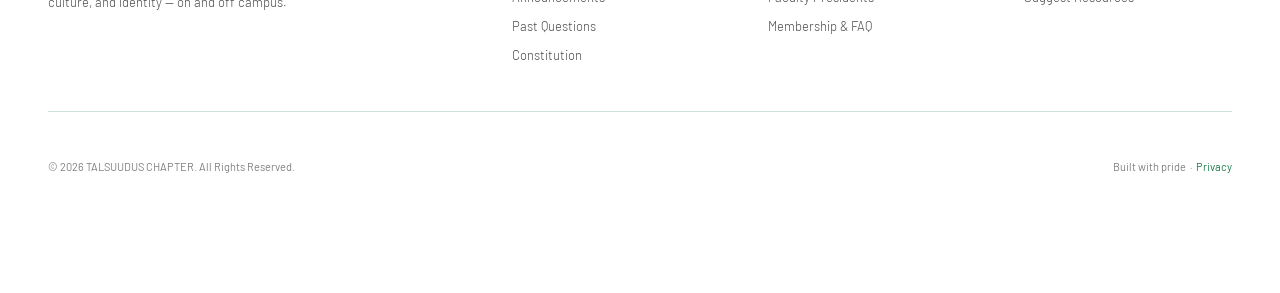
==== commit f9d21e25: "Add files via upload" ====
--- a/index.html
+++ b/index.html
@@ -24,7 +24,8 @@
   <meta name="twitter:description" content="Members directory, constitution, study resources and updates for TALSU members.">
   
   <!-- Google Fonts -->
-  <link href="https://fonts.googleapis.com/css2?family=Barlow+Condensed:wght@500;600;700;800;900&family=Barlow:wght@300;400;500;600;700&family=JetBrains+Mono:wght@500;700&display=swap" rel="stylesheet">
+  <link rel="preload" as="style" href="https://fonts.googleapis.com/css2?family=Barlow+Condensed:wght@500;600;700;800;900&family=Barlow:wght@300;400;500;600;700&family=JetBrains+Mono:wght@500;700&display=swap" onload="this.onload=null;this.rel='stylesheet'">
+  <noscript><link rel="stylesheet" href="https://fonts.googleapis.com/css2?family=Barlow+Condensed:wght@500;600;700;800;900&family=Barlow:wght@300;400;500;600;700&family=JetBrains+Mono:wght@500;700&display=swap"></noscript>
   
   <!-- External CSS -->
   <link rel="stylesheet" href="styles/style.css">
@@ -278,7 +279,7 @@
     <a href="constitution.html" class="btn-ghost">Read the Constitution</a>
   </div>
   <!-- TODO: replace with your official TALSUUDUS WhatsApp community/group invite link -->
-  <a href="https://chat.whatsapp.com/your-invite-code" target="_blank" rel="noopener" class="whatsapp-cta">
+  <a href="https://chat.whatsapp.com/J8p6w689cTl6NwNC97TAAr" target="_blank" rel="noopener" class="whatsapp-cta">
     <svg viewBox="0 0 24 24" width="20" height="20" fill="#fff"><path d="M17.6 6.32A8.86 8.86 0 0 0 12.05 4C7.36 4 3.53 7.83 3.53 12.53c0 1.5.4 2.96 1.15 4.25L3.46 21l4.32-1.13a8.9 8.9 0 0 0 4.26 1.08h.01c4.69 0 8.52-3.83 8.52-8.53a8.5 8.5 0 0 0-2.97-6.1Zm-5.55 13.1h-.01a7.4 7.4 0 0 1-3.77-1.03l-.27-.16-2.8.74.75-2.73-.18-.28a7.36 7.36 0 0 1-1.14-3.93c0-4.08 3.32-7.4 7.42-7.4a7.34 7.34 0 0 1 5.24 2.17 7.34 7.34 0 0 1 2.17 5.24c0 4.08-3.33 7.4-7.41 7.4Zm4.06-5.55c-.22-.11-1.31-.65-1.52-.72-.2-.08-.35-.11-.5.11-.15.22-.57.72-.7.87-.13.15-.26.16-.48.06-.22-.11-.94-.35-1.8-1.12-.67-.6-1.11-1.33-1.25-1.55-.13-.22-.01-.34.1-.45.1-.1.22-.26.33-.39.11-.13.15-.22.22-.37.07-.15.04-.28-.02-.39-.06-.11-.5-1.21-.69-1.66-.18-.43-.36-.38-.5-.38-.13 0-.28-.02-.43-.02-.15 0-.39.06-.6.28-.2.22-.79.77-.79 1.87 0 1.1.81 2.17.92 2.32.11.15 1.6 2.44 3.87 3.42.54.23.96.37 1.29.48.54.17 1.03.15 1.42.09.43-.06 1.31-.53 1.5-1.05.18-.51.18-.95.13-1.05-.06-.09-.2-.15-.42-.26Z"/></svg>
     <span>Join our WhatsApp Community</span>
   </a>
--- a/styles/nav.css
+++ b/styles/nav.css
@@ -0,0 +1,207 @@
+/* ═══════════════════════════════════════════════════════════════════
+   TALSUUDUS — SHARED NAVIGATION (single source of truth)
+   Top bar · menu button · bottom menu · slide-out menu · overlay
+   Loaded LAST on every page so the menus look identical everywhere,
+   in light and dark mode, on phones and on desktop.
+
+   Pages use one of two class families (index/members: .topbar,
+   .panel … ; other pages: .talsu-topbar, .talsu-panel …). Every rule
+   below targets both, so there is only one place to edit.
+   To change a colour, change the --n-* variables right below.
+   ═══════════════════════════════════════════════════════════════════ */
+
+:is(.topbar,.talsu-topbar,.bottom-nav,.talsu-bottom-nav,.panel,.talsu-panel,
+    .slide-overlay,.talsu-overlay,.overlay) {
+  --n-glass:   rgba(255,255,255,0.4);
+  --n-border:  rgba(255,255,255,0.75);
+  --n-shadow:  0 8px 32px rgba(10,40,25,0.18);
+  --n-ink:     #141715;
+  --n-accent:  #1a7a4c;
+  --n-accent2: #22a366;
+  --n-line:    rgba(26,122,76,0.22);
+  --n-panel-1: #f7fbf9;
+  --n-panel-2: #eef7f1;
+  --n-panel-shadow: -12px 0 40px rgba(10,40,25,0.3);
+  --n-slot-bg: rgba(26,122,76,0.08);
+  --n-slot-bd: rgba(26,122,76,0.18);
+  --n-hover:   rgba(255,255,255,0.65);
+  --n-active-bd: #1a7a4c;
+  --n-nav-text: rgba(20,23,21,0.68);
+  font-family: 'Barlow', sans-serif;
+  line-height: normal;
+}
+[data-theme="dark"] :is(.topbar,.talsu-topbar,.bottom-nav,.talsu-bottom-nav,.panel,.talsu-panel,
+    .slide-overlay,.talsu-overlay,.overlay) {
+  --n-glass:   rgba(255,255,255,0.06);
+  --n-border:  rgba(255,255,255,0.12);
+  --n-shadow:  0 8px 32px rgba(0,0,0,0.4);
+  --n-ink:     #eef5f0;
+  --n-accent:  #22a366;
+  --n-line:    rgba(34,163,102,0.3);
+  --n-panel-1: #0d100e;
+  --n-panel-2: #10201a;
+  --n-panel-shadow: -12px 0 40px rgba(0,0,0,0.6);
+  --n-slot-bg: rgba(34,163,102,0.14);
+  --n-slot-bd: rgba(34,163,102,0.35);
+  --n-hover:   rgba(255,255,255,0.12);
+  --n-active-bd: #22a366;
+  --n-nav-text: rgba(238,245,240,0.68);
+}
+
+/* ── Top bar ── */
+:is(.topbar,.talsu-topbar) {
+  display: flex; position: fixed; top: 0; left: 0; right: 0; z-index: 150;
+  align-items: center; justify-content: space-between;
+  padding: 0 16px; height: 60px;
+  background: var(--n-glass);
+  border-bottom: 1px solid var(--n-border);
+  box-shadow: var(--n-shadow);
+  backdrop-filter: blur(18px) saturate(180%);
+  -webkit-backdrop-filter: blur(18px) saturate(180%);
+}
+:is(.menu-btn,.talsu-menu-btn) {
+  width: 38px; height: 38px; border-radius: 10px; flex-shrink: 0;
+  background: var(--n-glass);
+  border: 1.5px solid var(--n-border);
+  box-shadow: var(--n-shadow);
+  cursor: pointer;
+  display: flex; flex-direction: column; align-items: center; justify-content: center;
+  gap: 5px; transition: background 0.2s;
+}
+:is(.menu-btn,.talsu-menu-btn):hover { background: rgba(26,122,76,0.14); }
+:is(.menu-btn,.talsu-menu-btn) span { display: block; height: 2px; background: var(--n-ink); border-radius: 2px; }
+:is(.menu-btn,.talsu-menu-btn) span:nth-child(1),
+:is(.menu-btn,.talsu-menu-btn) span:nth-child(2) { width: 18px; }
+:is(.menu-btn,.talsu-menu-btn) span:nth-child(3) { width: 12px; align-self: flex-end; }
+
+/* ── Logo ── */
+:is(.logo,.talsu-logo) { display: flex; align-items: center; gap: 10px; text-decoration: none; color: var(--n-ink); }
+:is(.logo-icon,.talsu-logo-icon) {
+  width: 38px; height: 38px; border-radius: 10px; overflow: hidden;
+  background: linear-gradient(135deg, #22a366, #1a7a4c);
+  border: 1.5px solid var(--n-border);
+  box-shadow: 0 4px 10px rgba(26,122,76,0.3);
+  display: flex; align-items: center; justify-content: center;
+}
+:is(.logo-text,.talsu-logo-text) { color: var(--n-ink); font-weight: 700; font-size: 16px; letter-spacing: 0.3px; }
+:is(.logo-text,.talsu-logo-text) span { color: #1a7a4c; }
+
+/* ── Bottom menu ── */
+:is(.bottom-nav,.talsu-bottom-nav) {
+  display: flex; position: fixed; bottom: 0; left: 0; right: 0; z-index: 200;
+  background: var(--n-glass);
+  border-top: 1px solid var(--n-border);
+  box-shadow: 0 -8px 32px rgba(10,40,25,0.18);
+  backdrop-filter: blur(18px) saturate(180%);
+  -webkit-backdrop-filter: blur(18px) saturate(180%);
+  padding: 10px 0 14px;
+}
+:is(.nav-item,.talsu-nav-item) {
+  flex: 1; background: none; border: none; cursor: pointer; padding: 0;
+  display: flex; flex-direction: column; align-items: center; gap: 5px;
+  font-family: inherit;
+}
+:is(.nav-icon,.talsu-nav-icon) {
+  width: 26px; height: 26px; border-radius: 7px; overflow: hidden;
+  background: var(--n-slot-bg);
+  border: 1.5px solid var(--n-slot-bd);
+  box-shadow: none;
+  transition: all 0.2s;
+  display: flex; align-items: center; justify-content: center;
+}
+:is(.nav-label,.talsu-nav-label) {
+  font-size: 11px; font-weight: 500; letter-spacing: 0.2px;
+  color: var(--n-nav-text); transition: color 0.2s;
+}
+:is(.nav-item,.talsu-nav-item).active :is(.nav-icon,.talsu-nav-icon) {
+  background: rgba(26,122,76,0.22); border-color: rgba(26,122,76,0.5); box-shadow: none;
+}
+:is(.nav-item,.talsu-nav-item).active :is(.nav-label,.talsu-nav-label) { color: #1a7a4c; font-weight: 700; }
+
+/* Dark mode: beat any older per-page dark rules so bars match everywhere */
+[data-theme="dark"] :is(.topbar,.talsu-topbar,.bottom-nav,.talsu-bottom-nav) { background: var(--n-glass); }
+[data-theme="dark"] :is(.topbar,.talsu-topbar) { border-bottom-color: var(--n-border); box-shadow: var(--n-shadow); }
+[data-theme="dark"] :is(.bottom-nav,.talsu-bottom-nav) { border-top-color: var(--n-border); }
+[data-theme="dark"] :is(.menu-btn,.talsu-menu-btn) { background: var(--n-glass); border-color: var(--n-border); }
+[data-theme="dark"] :is(.logo-icon,.talsu-logo-icon) { border-color: var(--n-border); }
+[data-theme="dark"] :is(.logo-text,.talsu-logo-text) { color: var(--n-ink); }
+
+/* ── Overlay ── */
+:is(.slide-overlay,.talsu-overlay,.overlay) {
+  position: fixed; inset: 0; z-index: 300;
+  background: rgba(20,23,21,0.72);
+  opacity: 0; pointer-events: none; transition: opacity 0.28s ease;
+}
+:is(.slide-overlay,.talsu-overlay,.overlay):is(.show) { opacity: 1; pointer-events: all; }
+
+/* ── Slide-out menu ── */
+:is(.panel,.talsu-panel) {
+  position: fixed; top: 0; right: 0; bottom: 0;
+  width: 78%; max-width: 320px; z-index: 400;
+  background: linear-gradient(180deg, var(--n-panel-1) 0%, var(--n-panel-2) 100%);
+  display: flex; flex-direction: column;
+  transform: translateX(105%);
+  transition: transform 0.32s cubic-bezier(0.32,0,0.15,1);
+  box-shadow: var(--n-panel-shadow);
+}
+:is(.panel,.talsu-panel).open { transform: translateX(0); }
+:is(.panel-header,.talsu-panel-header) {
+  display: flex; align-items: center; justify-content: space-between;
+  padding: 22px 20px 16px; flex-shrink: 0;
+  border-bottom: 1px solid var(--n-line);
+}
+:is(.panel-title,.talsu-panel-title) { color: var(--n-accent); font-size: 22px; font-weight: 700; letter-spacing: 0.3px; }
+:is(.close-btn,.talsu-close-btn) {
+  width: 36px; height: 36px; border-radius: 10px;
+  background: var(--n-glass); border: 1.5px solid var(--n-border);
+  cursor: pointer; display: flex; align-items: center; justify-content: center;
+  color: var(--n-ink); font-size: 17px; line-height: 1; transition: background 0.2s;
+  font-family: inherit;
+}
+:is(.close-btn,.talsu-close-btn):hover { background: rgba(26,122,76,0.14); }
+:is(.menu-list,.talsu-menu-list) {
+  flex: 1; overflow-y: auto; padding: 12px 14px;
+  display: flex; flex-direction: column; gap: 8px; scrollbar-width: none;
+}
+:is(.menu-list,.talsu-menu-list)::-webkit-scrollbar { display: none; }
+:is(.menu-item,.talsu-menu-item) {
+  display: flex; align-items: center; gap: 14px;
+  padding: 13px 14px; border-radius: 14px; width: 100%;
+  background: var(--n-glass); border: 1.5px solid var(--n-border);
+  cursor: pointer; text-align: left; text-decoration: none; font-family: inherit;
+  transition: background 0.18s ease, border-color 0.18s ease, box-shadow 0.18s ease;
+}
+:is(.menu-item,.talsu-menu-item):hover { background: var(--n-hover); }
+:is(.menu-item,.talsu-menu-item).active {
+  background: linear-gradient(135deg, #22a366 0%, #1a7a4c 100%);
+  border-color: var(--n-active-bd);
+  box-shadow: 0 4px 20px rgba(26,122,76,0.35);
+}
+:is(.item-icon,.talsu-item-icon) {
+  width: 38px; height: 38px; border-radius: 10px; flex-shrink: 0; overflow: hidden;
+  background: var(--n-slot-bg); border: 1.5px solid var(--n-slot-bd);
+  display: flex; align-items: center; justify-content: center;
+  transition: background 0.18s, border-color 0.18s;
+}
+:is(.menu-item,.talsu-menu-item).active :is(.item-icon,.talsu-item-icon) {
+  background: rgba(255,255,255,0.28); border-color: rgba(255,255,255,0.6);
+}
+:is(.item-label,.talsu-item-label) {
+  flex: 1; color: var(--n-ink); font-weight: 500; font-size: 15px; letter-spacing: 0.2px;
+  transition: color 0.18s, font-weight 0.18s;
+}
+:is(.menu-item,.talsu-menu-item).active :is(.item-label,.talsu-item-label) { color: #fff; font-weight: 700; }
+:is(.chevron,.talsu-chevron) { width: 18px; height: 18px; flex-shrink: 0; opacity: 0.35; transition: opacity 0.18s; }
+:is(.chevron,.talsu-chevron) path { stroke: var(--n-accent); }
+:is(.menu-item,.talsu-menu-item).active :is(.chevron,.talsu-chevron) { opacity: 1; }
+:is(.menu-item,.talsu-menu-item).active :is(.chevron,.talsu-chevron) path { stroke: #fff; }
+
+a:is(.nav-item,.talsu-nav-item,.menu-item,.talsu-menu-item) { text-decoration: none; -webkit-tap-highlight-color: transparent; }
+
+/* keyboard focus (same ring everywhere) */
+:is(.nav-item,.talsu-nav-item,.menu-item,.talsu-menu-item,.menu-btn,.talsu-menu-btn,.close-btn,.talsu-close-btn):focus-visible {
+  outline: 2.5px solid #1a7a4c; outline-offset: 2px;
+}
+@media (prefers-reduced-motion: reduce) {
+  :is(.panel,.talsu-panel,.slide-overlay,.talsu-overlay,.overlay) { transition: none; }
+}
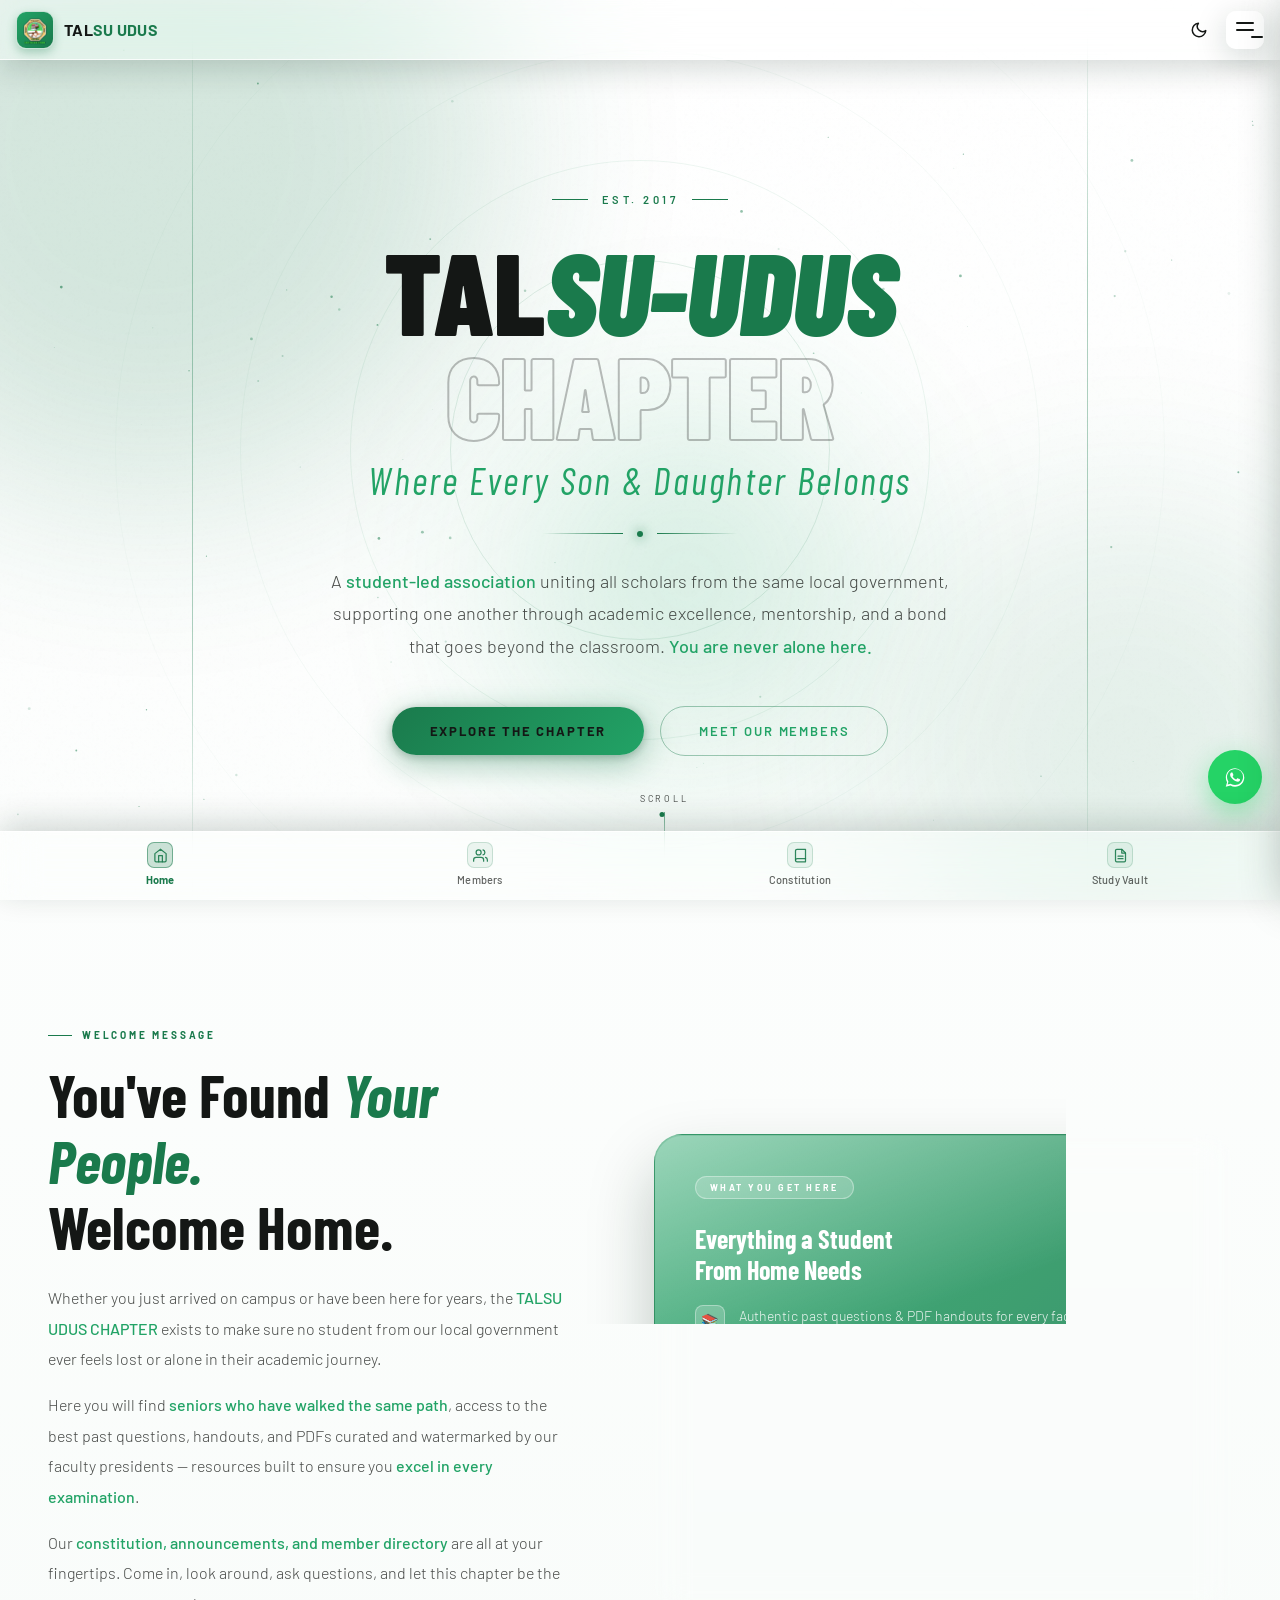
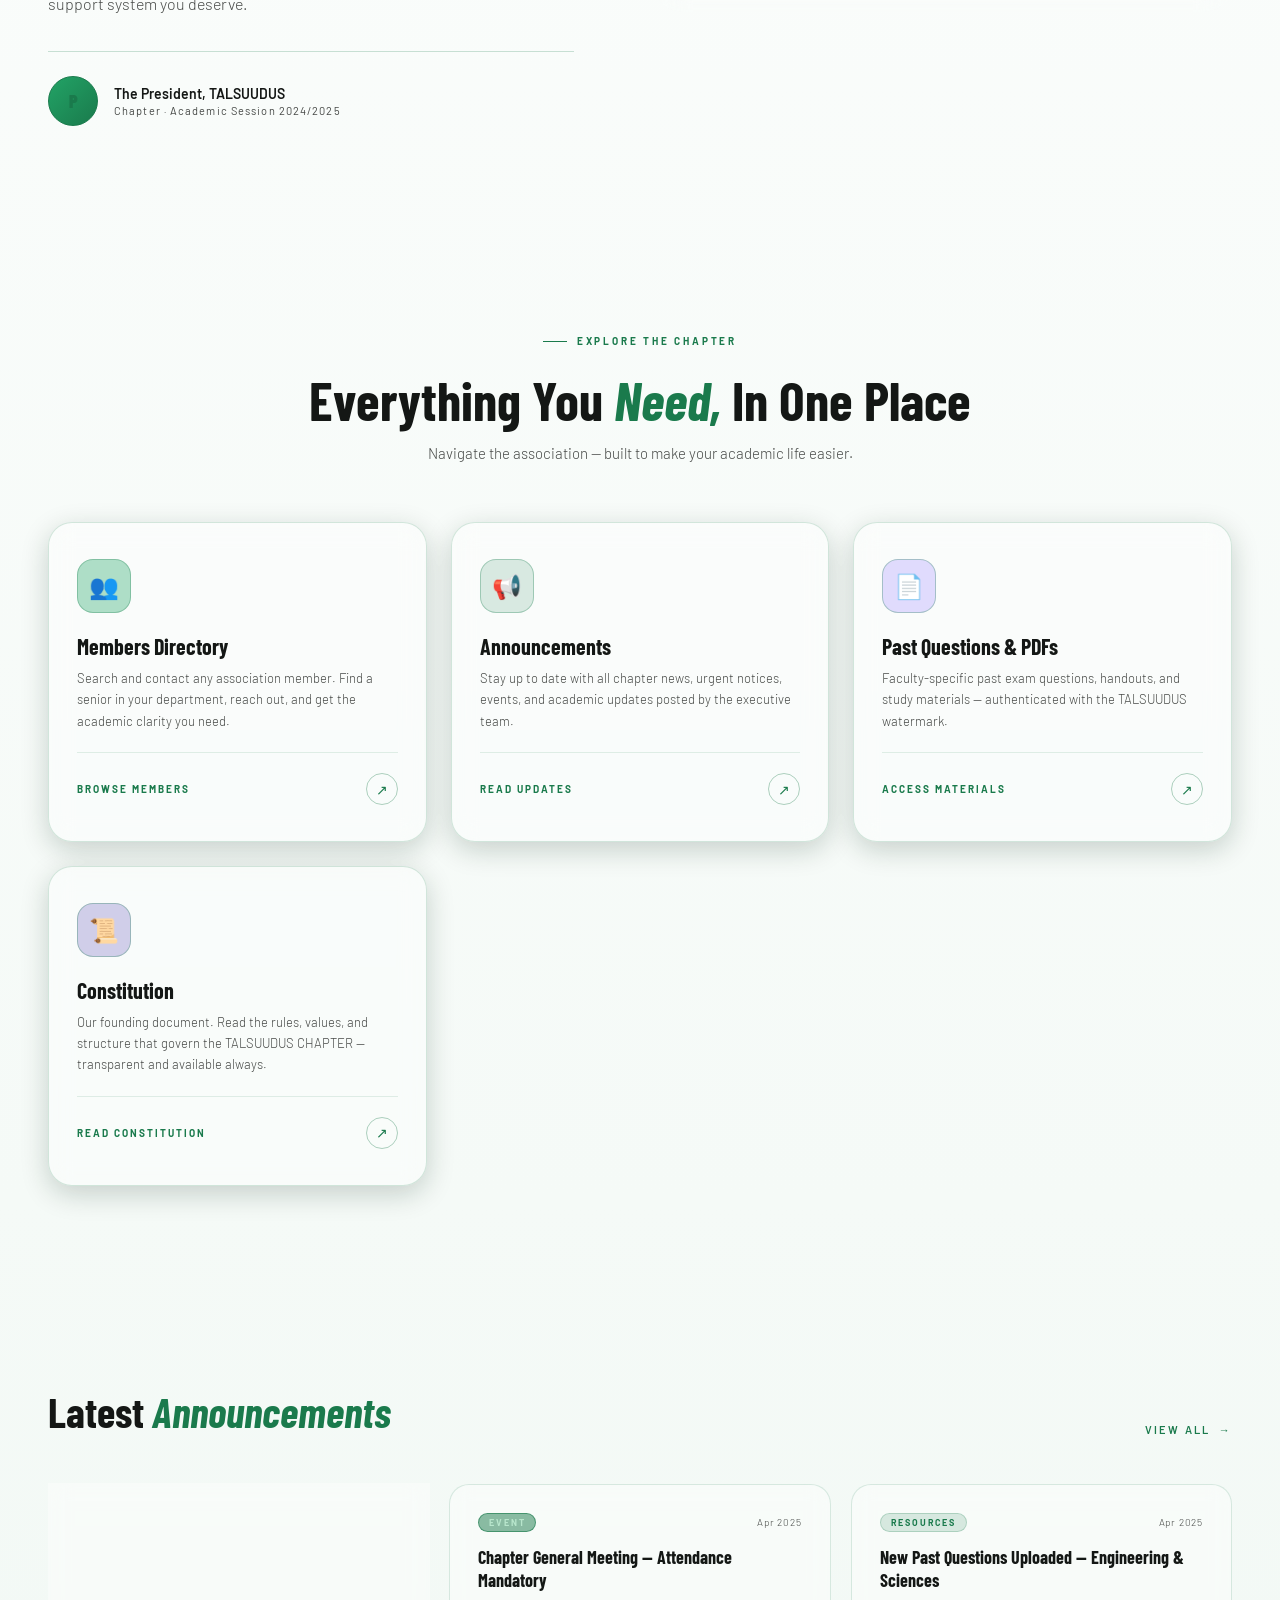
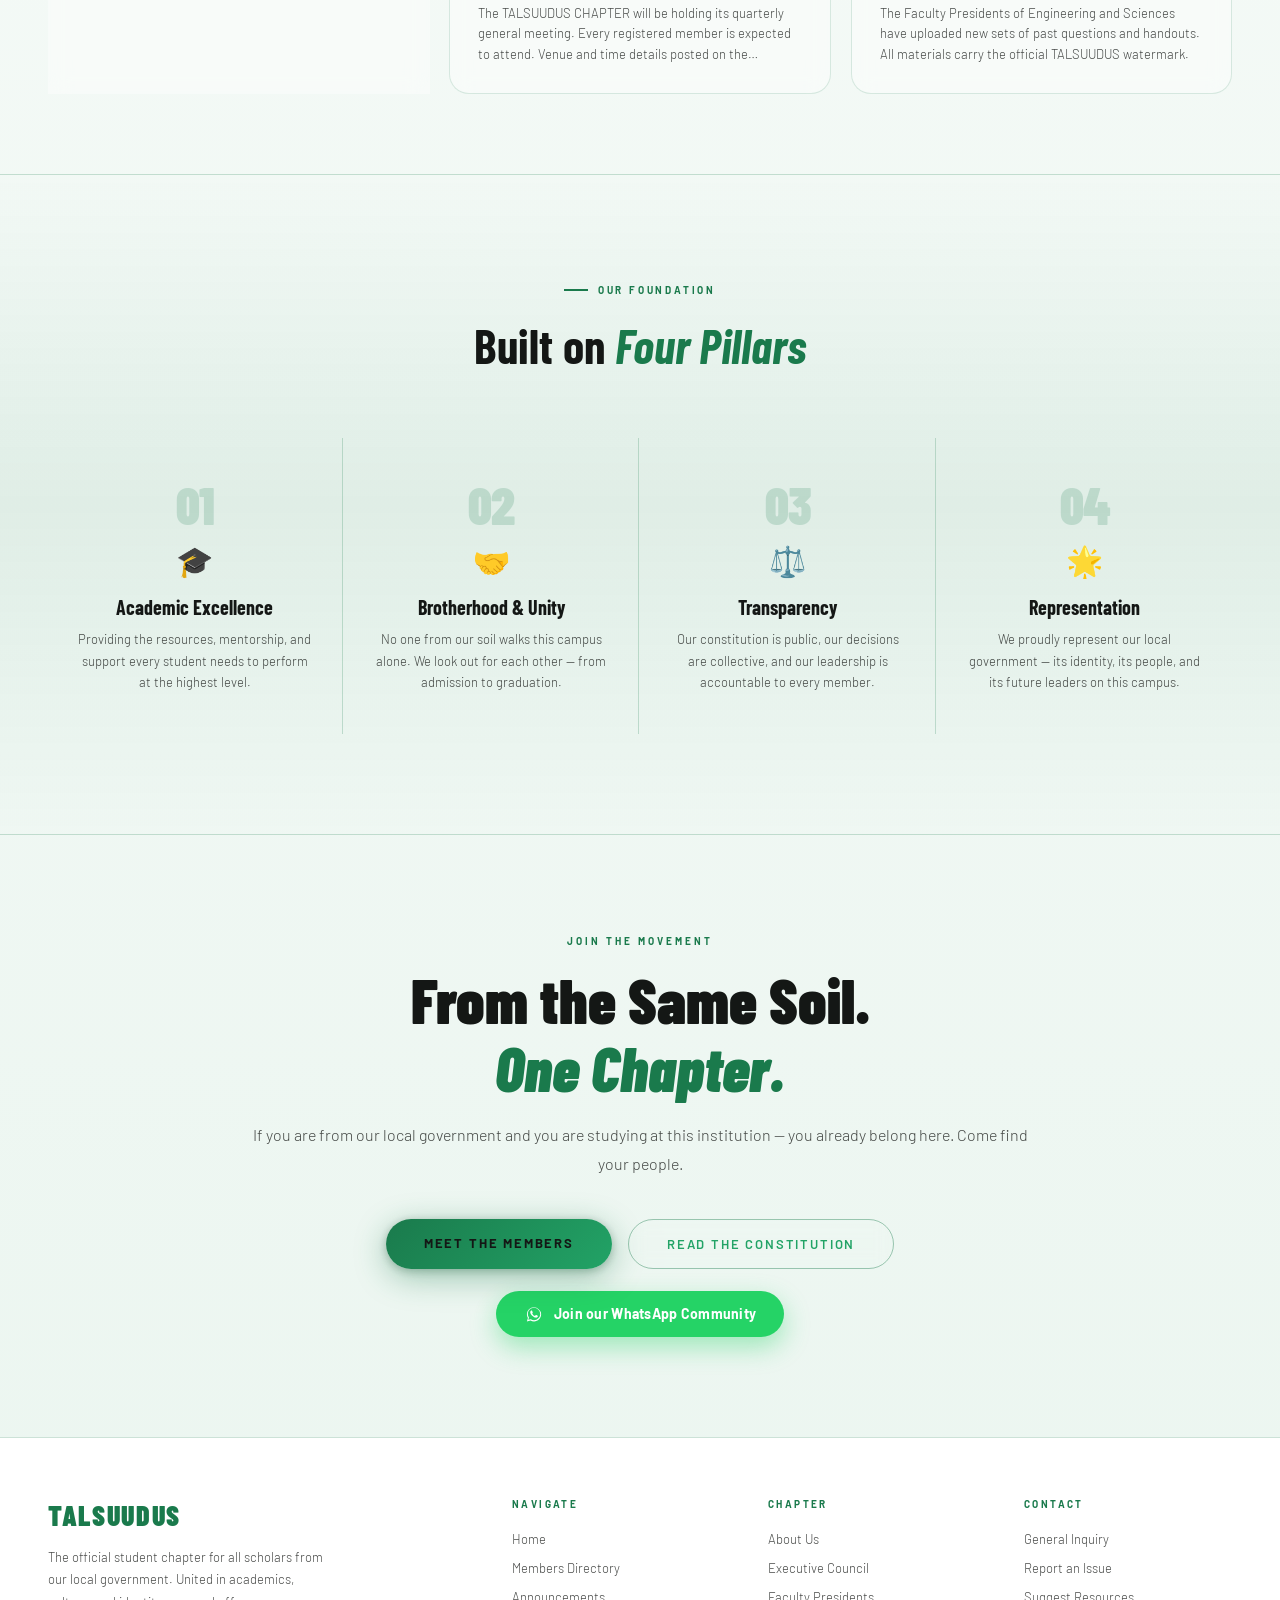
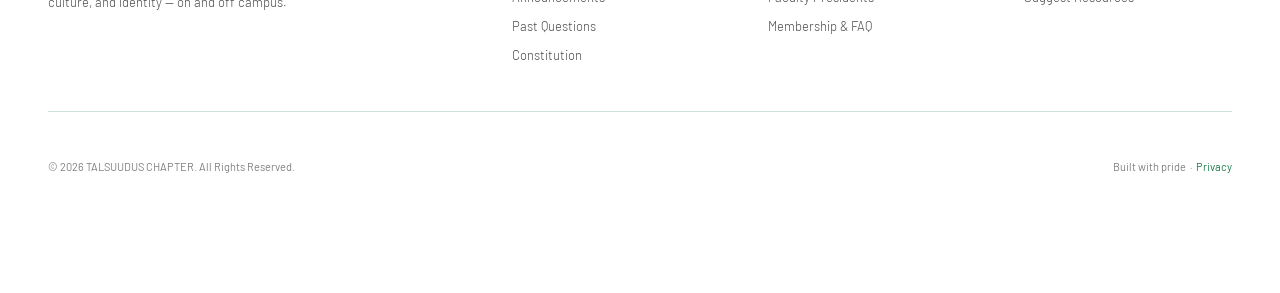
==== commit 09de1b83: "Integrate Google Tag Manager into index.html Added Google Tag Manager script for tracking." ====
--- a/index.html
+++ b/index.html
@@ -1,6 +1,12 @@
 <!DOCTYPE html>
 <html lang="en">
 <head>
+  <script async src="https://www.googletagmanager.com/gtm.js?id=GTM-N43TJRPX"></script>
+<script>
+  window.dataLayer = window.dataLayer || [];
+  function gtag(){dataLayer.push(arguments);}
+  gtag('js', new Date());
+</script>
   <meta charset="UTF-8">
   <meta name="viewport" content="width=device-width, initial-scale=1.0">
   <script src="js/theme.js"></script>
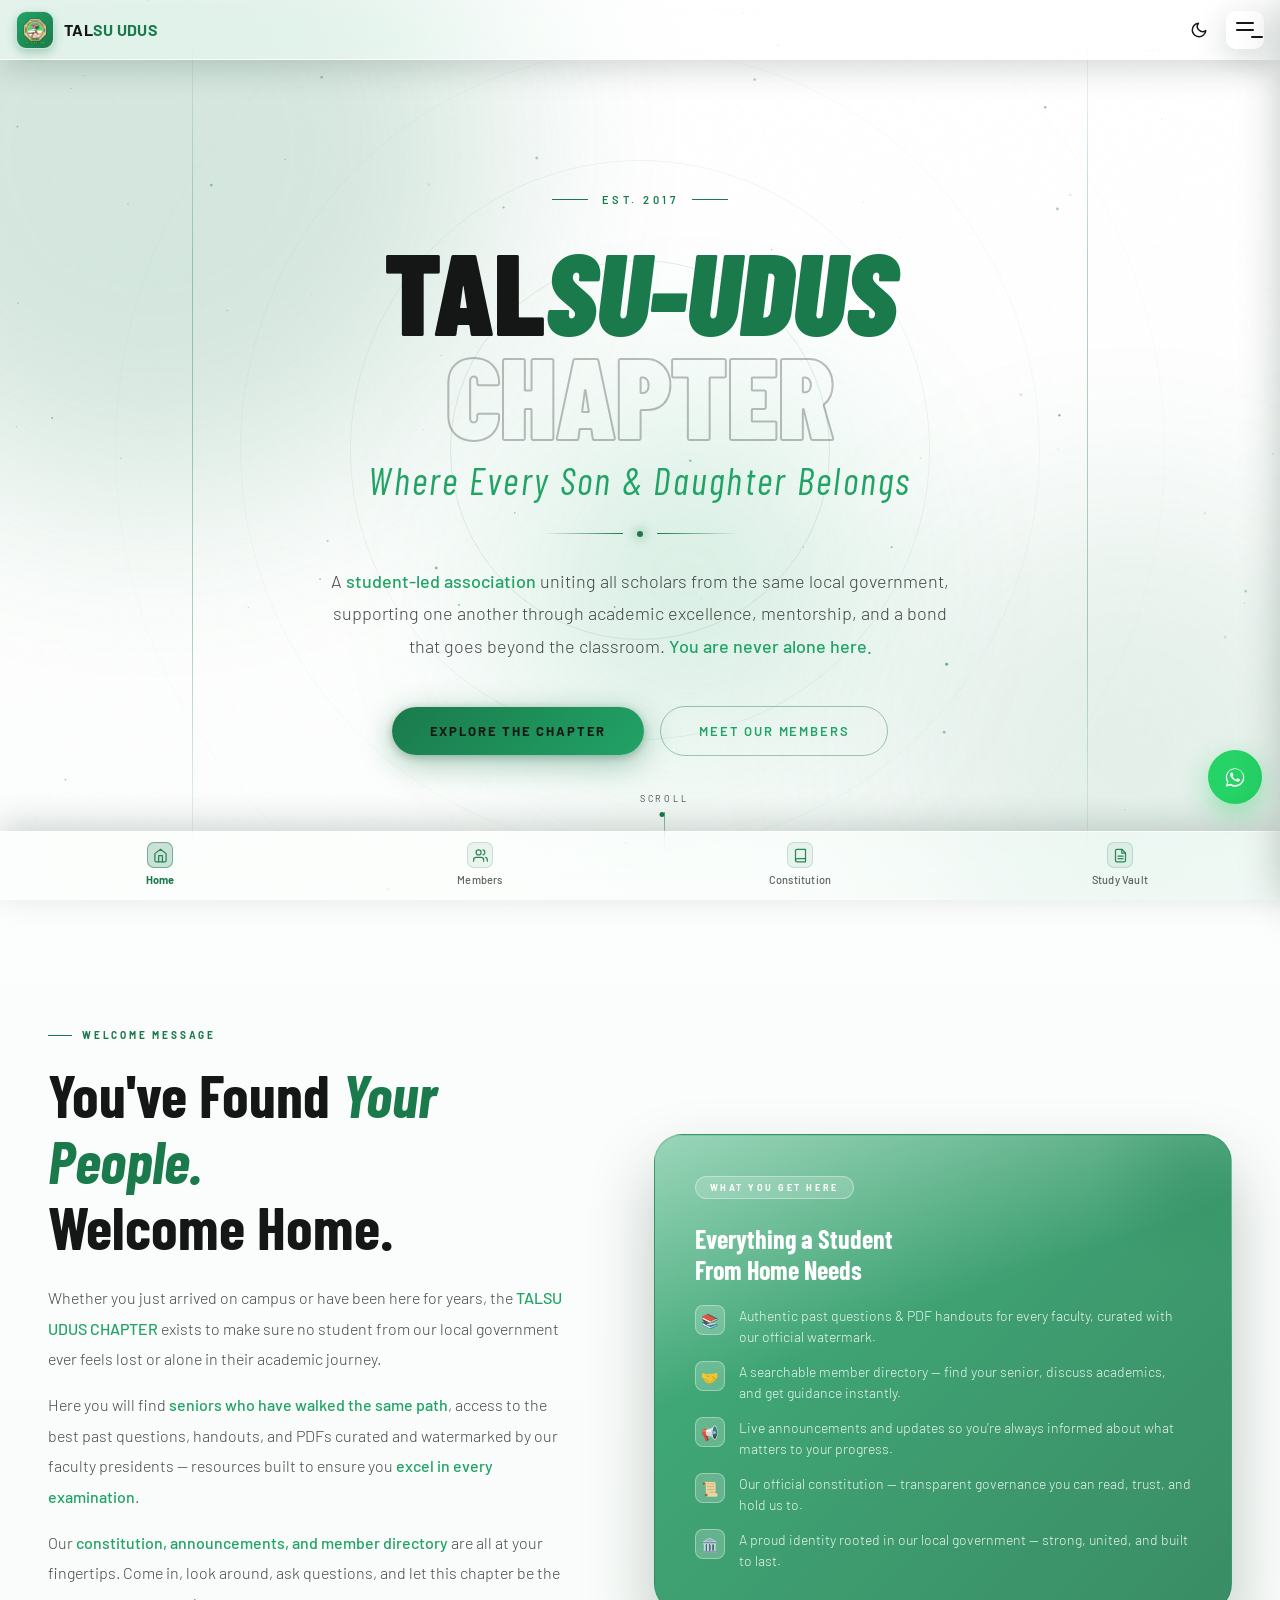
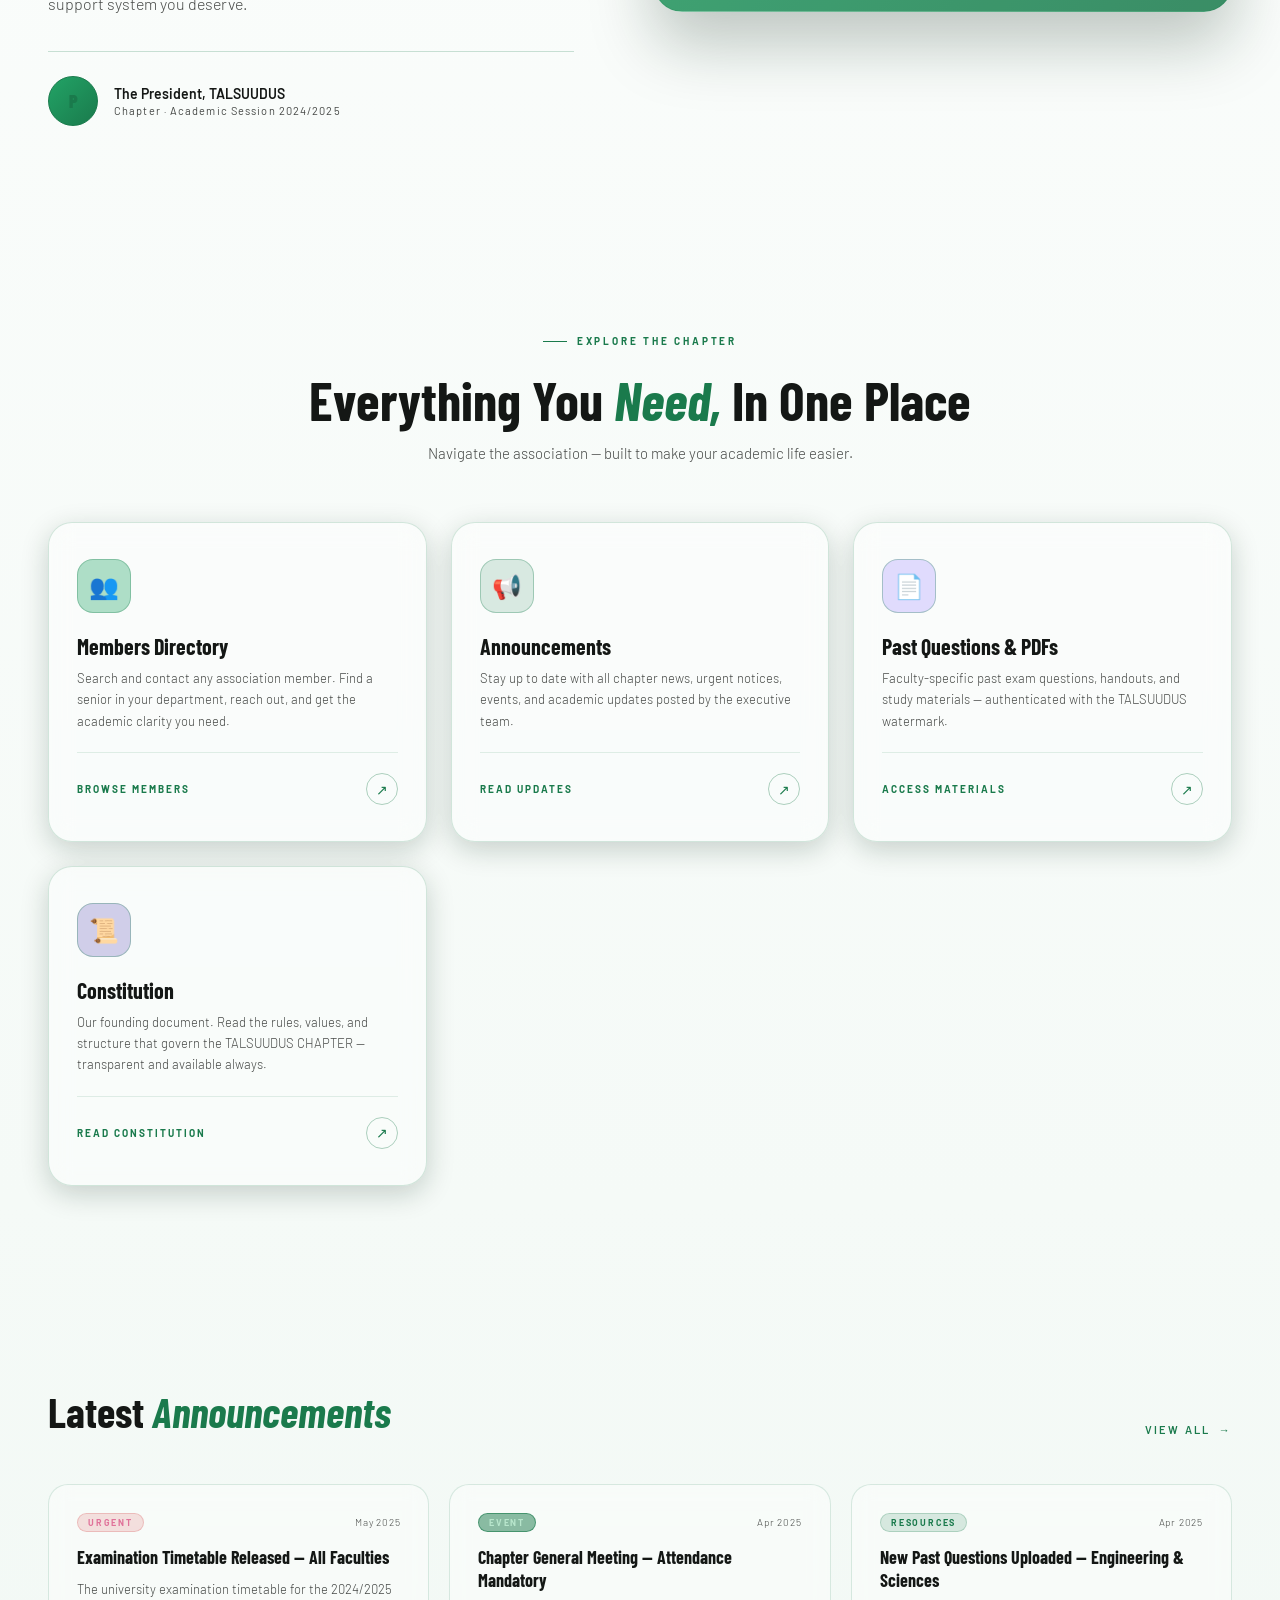
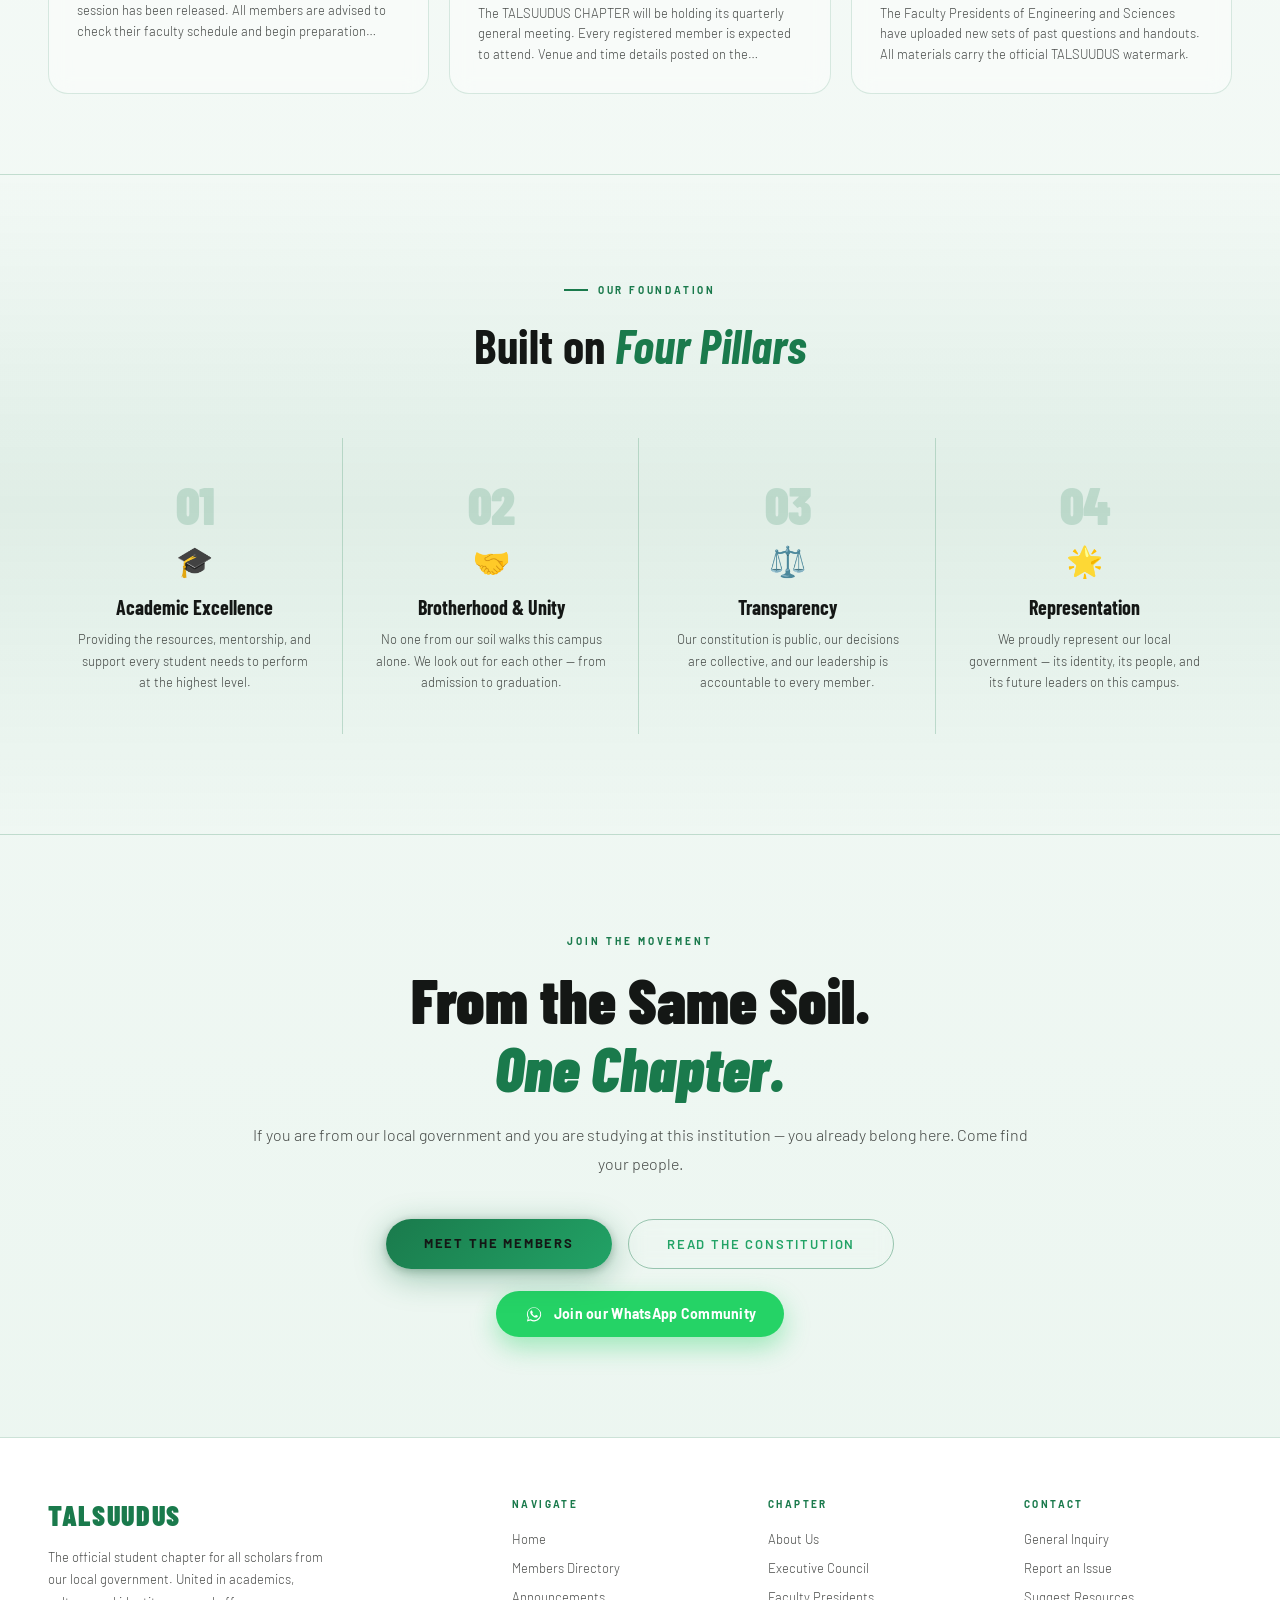
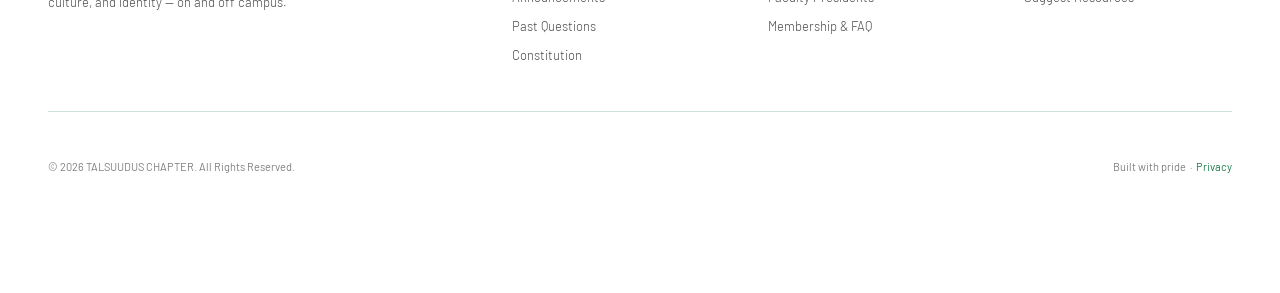
==== commit a80c2368: "Clean up index.html by removing comments Removed unnecessary comments and adjusted script tags for b" ====
--- a/index.html
+++ b/index.html
@@ -2,15 +2,14 @@
 <html lang="en">
 <head>
   <script async src="https://www.googletagmanager.com/gtm.js?id=GTM-N43TJRPX"></script>
-<script>
+  <script>
   window.dataLayer = window.dataLayer || [];
   function gtag(){dataLayer.push(arguments);}
   gtag('js', new Date());
-</script>
+  </script>
   <meta charset="UTF-8">
   <meta name="viewport" content="width=device-width, initial-scale=1.0">
   <script src="js/theme.js"></script>
-  <!-- PWA -->
   <link rel="manifest" href="manifest.json">
   <meta name="theme-color" content="#1a7a4c">
   <meta name="mobile-web-app-capable" content="yes">
@@ -29,11 +28,9 @@
   <meta name="twitter:title" content="TALSUUDUS — Tangaza LG Students Union, UDUS">
   <meta name="twitter:description" content="Members directory, constitution, study resources and updates for TALSU members.">
   
-  <!-- Google Fonts -->
   <link rel="preload" as="style" href="https://fonts.googleapis.com/css2?family=Barlow+Condensed:wght@500;600;700;800;900&family=Barlow:wght@300;400;500;600;700&family=JetBrains+Mono:wght@500;700&display=swap" onload="this.onload=null;this.rel='stylesheet'">
   <noscript><link rel="stylesheet" href="https://fonts.googleapis.com/css2?family=Barlow+Condensed:wght@500;600;700;800;900&family=Barlow:wght@300;400;500;600;700&family=JetBrains+Mono:wght@500;700&display=swap"></noscript>
   
-  <!-- External CSS -->
   <link rel="stylesheet" href="styles/style.css">
 <link rel="stylesheet" href="styles/nav.css">
 </head>
@@ -45,14 +42,12 @@
   <div class="amb-orb amb-orb-3"></div>
 </div>
 
-<!-- CURTAIN -->
 <div id="curtain">
   <div class="c-logo">TALSU UDUS</div>
   <div class="c-line"></div>
   <div class="c-sub">Chapter · Association</div>
 </div>
 
-<!-- MOBILE TOP BAR -->
 <div class="topbar" id="topbar">
   <div class="logo">
     <div class="logo-icon"> <img src="assets/Talsulogo.webp" alt="Logo" style="width:100%;height:100%;object-fit:cover;border-radius:8px;"> </div>
@@ -68,8 +63,6 @@
     </button>
   </div>
 </div>
-
-<!-- HERO SECTION -->
 <section class="hero">
   <div class="hero-rings">
     <div class="ring ring-1"></div>
@@ -105,7 +98,6 @@
   </div>
 </section>
 
-<!-- WELCOME SECTION -->
 <section class="welcome" id="about">
   <div class="welcome-left scroll-reveal">
     <div class="section-tag">Welcome Message</div>
@@ -149,7 +141,6 @@
   </div>
 </section>
 
-<!-- NAVIGATION CARDS -->
 <section class="nav-cards-section">
   <div class="nav-cards-header scroll-reveal">
     <div class="section-tag" style="justify-content:center">Explore the Chapter</div>
@@ -205,7 +196,6 @@
   </div>
 </section>
 
-<!-- ANNOUNCEMENTS PREVIEW -->
 <section class="announcements">
   <div class="ann-header scroll-reveal">
     <h2 class="ann-title">Latest <em>Announcements</em></h2>
@@ -239,7 +229,6 @@
   </div>
 </section>
 
-<!-- PILLARS SECTION -->
 <section class="pillars">
   <div class="pillars-inner">
     <div class="pillars-header scroll-reveal">
@@ -275,7 +264,6 @@
   </div>
 </section>
 
-<!-- CTA BAND -->
 <div class="cta-band scroll-reveal">
   <div class="cta-pre">Join the Movement</div>
   <h2 class="cta-heading">From the Same Soil.<br><em>One Chapter.</em></h2>
@@ -284,14 +272,13 @@
     <a href="members.html" class="btn-primary">Meet the Members</a>
     <a href="constitution.html" class="btn-ghost">Read the Constitution</a>
   </div>
-  <!-- TODO: replace with your official TALSUUDUS WhatsApp community/group invite link -->
+  
   <a href="https://chat.whatsapp.com/J8p6w689cTl6NwNC97TAAr" target="_blank" rel="noopener" class="whatsapp-cta">
     <svg viewBox="0 0 24 24" width="20" height="20" fill="#fff"><path d="M17.6 6.32A8.86 8.86 0 0 0 12.05 4C7.36 4 3.53 7.83 3.53 12.53c0 1.5.4 2.96 1.15 4.25L3.46 21l4.32-1.13a8.9 8.9 0 0 0 4.26 1.08h.01c4.69 0 8.52-3.83 8.52-8.53a8.5 8.5 0 0 0-2.97-6.1Zm-5.55 13.1h-.01a7.4 7.4 0 0 1-3.77-1.03l-.27-.16-2.8.74.75-2.73-.18-.28a7.36 7.36 0 0 1-1.14-3.93c0-4.08 3.32-7.4 7.42-7.4a7.34 7.34 0 0 1 5.24 2.17 7.34 7.34 0 0 1 2.17 5.24c0 4.08-3.33 7.4-7.41 7.4Zm4.06-5.55c-.22-.11-1.31-.65-1.52-.72-.2-.08-.35-.11-.5.11-.15.22-.57.72-.7.87-.13.15-.26.16-.48.06-.22-.11-.94-.35-1.8-1.12-.67-.6-1.11-1.33-1.25-1.55-.13-.22-.01-.34.1-.45.1-.1.22-.26.33-.39.11-.13.15-.22.22-.37.07-.15.04-.28-.02-.39-.06-.11-.5-1.21-.69-1.66-.18-.43-.36-.38-.5-.38-.13 0-.28-.02-.43-.02-.15 0-.39.06-.6.28-.2.22-.79.77-.79 1.87 0 1.1.81 2.17.92 2.32.11.15 1.6 2.44 3.87 3.42.54.23.96.37 1.29.48.54.17 1.03.15 1.42.09.43-.06 1.31-.53 1.5-1.05.18-.51.18-.95.13-1.05-.06-.09-.2-.15-.42-.26Z"/></svg>
     <span>Join our WhatsApp Community</span>
   </a>
 </div>
 
-<!-- FOOTER -->
 <footer>
   <div class="footer-inner">
     <div class="footer-top">
@@ -334,7 +321,6 @@
   </div>
 </footer>
 
-<!-- MOBILE BOTTOM NAV -->
 <nav class="bottom-nav" id="bottomNav" aria-label="Main">
   <a href="index.html" class="nav-item active" aria-current="page">
     <div class="nav-icon"><svg width="15" height="15" viewBox="0 0 24 24" fill="none" stroke="rgba(26,122,76,0.9)" stroke-width="2" stroke-linecap="round" stroke-linejoin="round"><path d="M3 9l9-7 9 7v11a2 2 0 01-2 2H5a2 2 0 01-2-2z"/><polyline points="9,22 9,12 15,12 15,22"/></svg></div>
@@ -354,10 +340,8 @@
   </a>
 </nav>
 
-<!-- SLIDE PANEL OVERLAY -->
 <div class="slide-overlay" id="overlay"></div>
 
-<!-- SLIDE PANEL (MOBILE MENU) -->
 <div class="panel" id="panel">
   <div class="panel-header">
     <span class="panel-title">Menu</span>
@@ -412,10 +396,7 @@
     </div>
 </div>
 <script src="js/pwa.js"></script>
-<!-- External JavaScript -->
 <script src="js/script.js"></script>
-<!-- TODO: replace with your official TALSUUDUS WhatsApp community/group invite link -->
-  
 <a href="https://chat.whatsapp.com/J8p6w689cTl6NwNC97TAAr" target="_blank" rel="noopener" class="whatsapp-fab" aria-label="Join our WhatsApp community">
   <svg viewBox="0 0 24 24" fill="#fff"><path d="M17.6 6.32A8.86 8.86 0 0 0 12.05 4C7.36 4 3.53 7.83 3.53 12.53c0 1.5.4 2.96 1.15 4.25L3.46 21l4.32-1.13a8.9 8.9 0 0 0 4.26 1.08h.01c4.69 0 8.52-3.83 8.52-8.53a8.5 8.5 0 0 0-2.97-6.1Zm-5.55 13.1h-.01a7.4 7.4 0 0 1-3.77-1.03l-.27-.16-2.8.74.75-2.73-.18-.28a7.36 7.36 0 0 1-1.14-3.93c0-4.08 3.32-7.4 7.42-7.4a7.34 7.34 0 0 1 5.24 2.17 7.34 7.34 0 0 1 2.17 5.24c0 4.08-3.33 7.4-7.41 7.4Zm4.06-5.55c-.22-.11-1.31-.65-1.52-.72-.2-.08-.35-.11-.5.11-.15.22-.57.72-.7.87-.13.15-.26.16-.48.06-.22-.11-.94-.35-1.8-1.12-.67-.6-1.11-1.33-1.25-1.55-.13-.22-.01-.34.1-.45.1-.1.22-.26.33-.39.11-.13.15-.22.22-.37.07-.15.04-.28-.02-.39-.06-.11-.5-1.21-.69-1.66-.18-.43-.36-.38-.5-.38-.13 0-.28-.02-.43-.02-.15 0-.39.06-.6.28-.2.22-.79.77-.79 1.87 0 1.1.81 2.17.92 2.32.11.15 1.6 2.44 3.87 3.42.54.23.96.37 1.29.48.54.17 1.03.15 1.42.09.43-.06 1.31-.53 1.5-1.05.18-.51.18-.95.13-1.05-.06-.09-.2-.15-.42-.26Z"/></svg>
 </a>
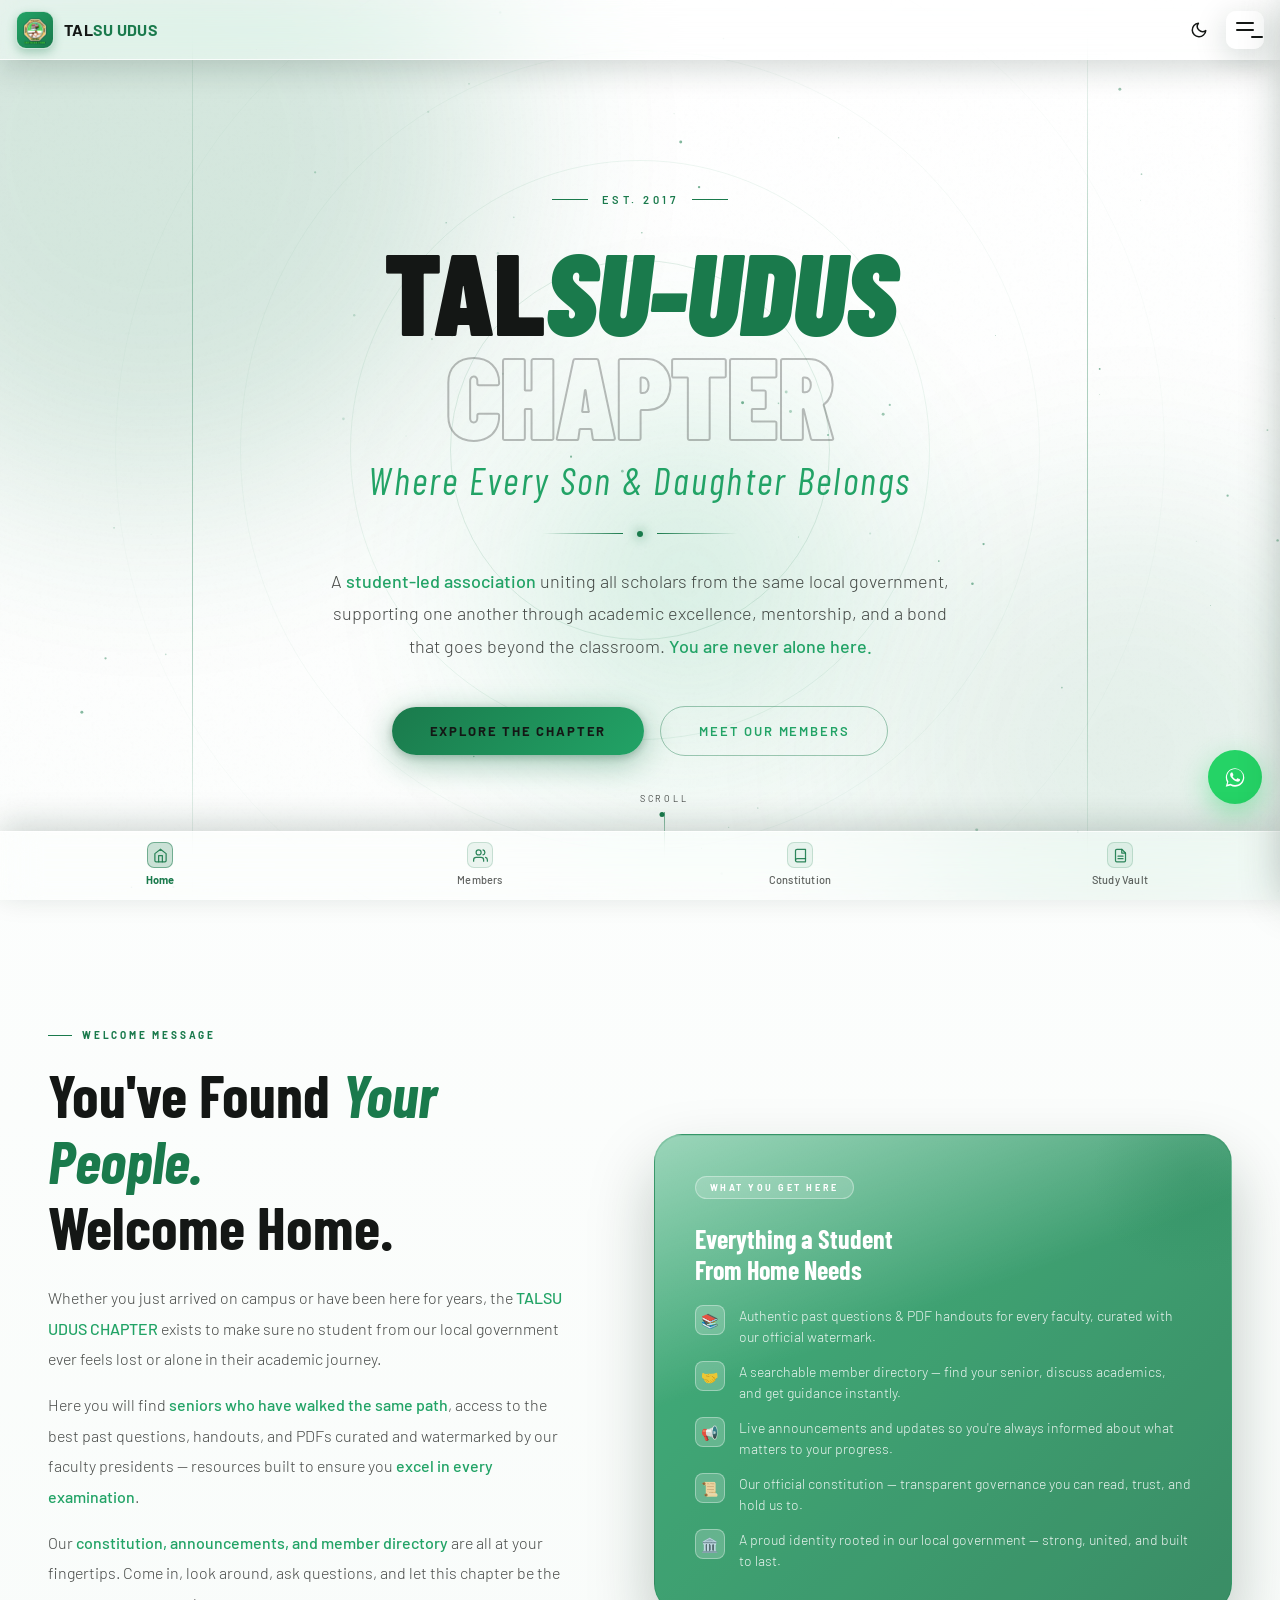
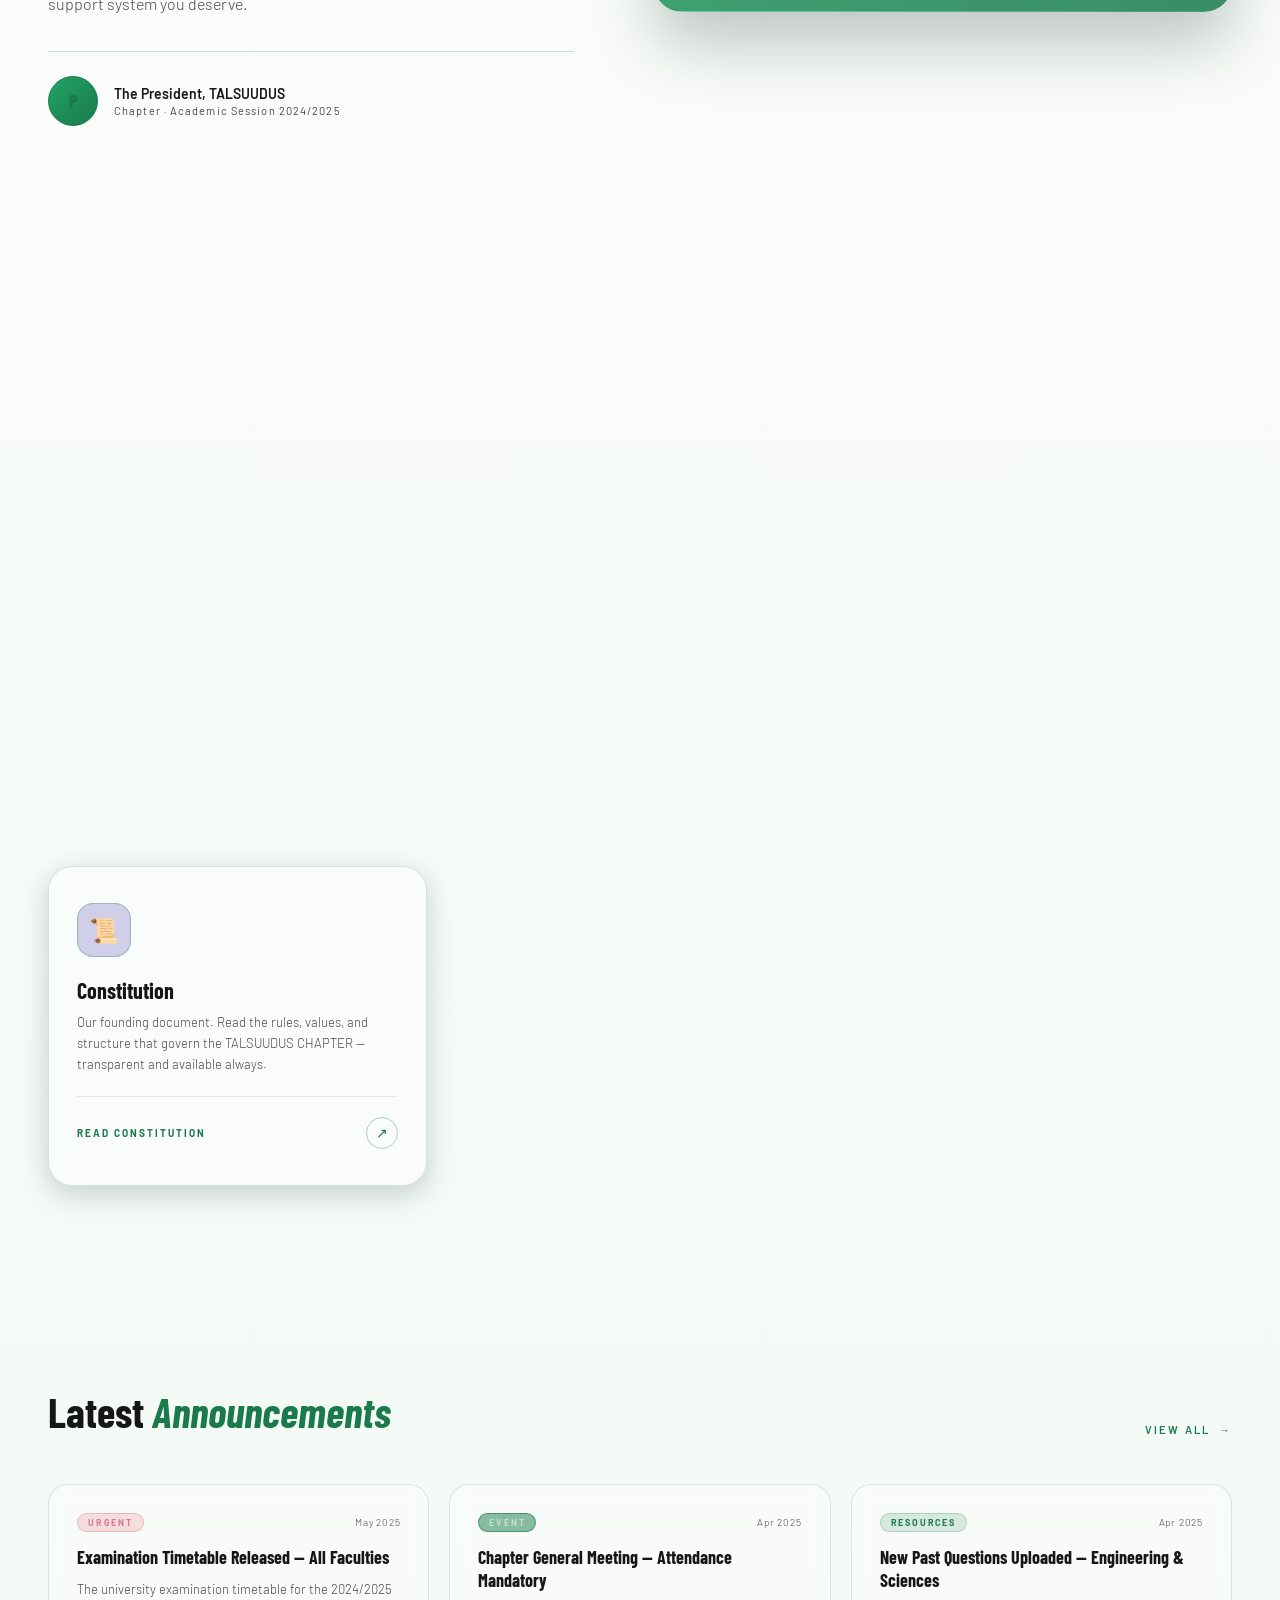
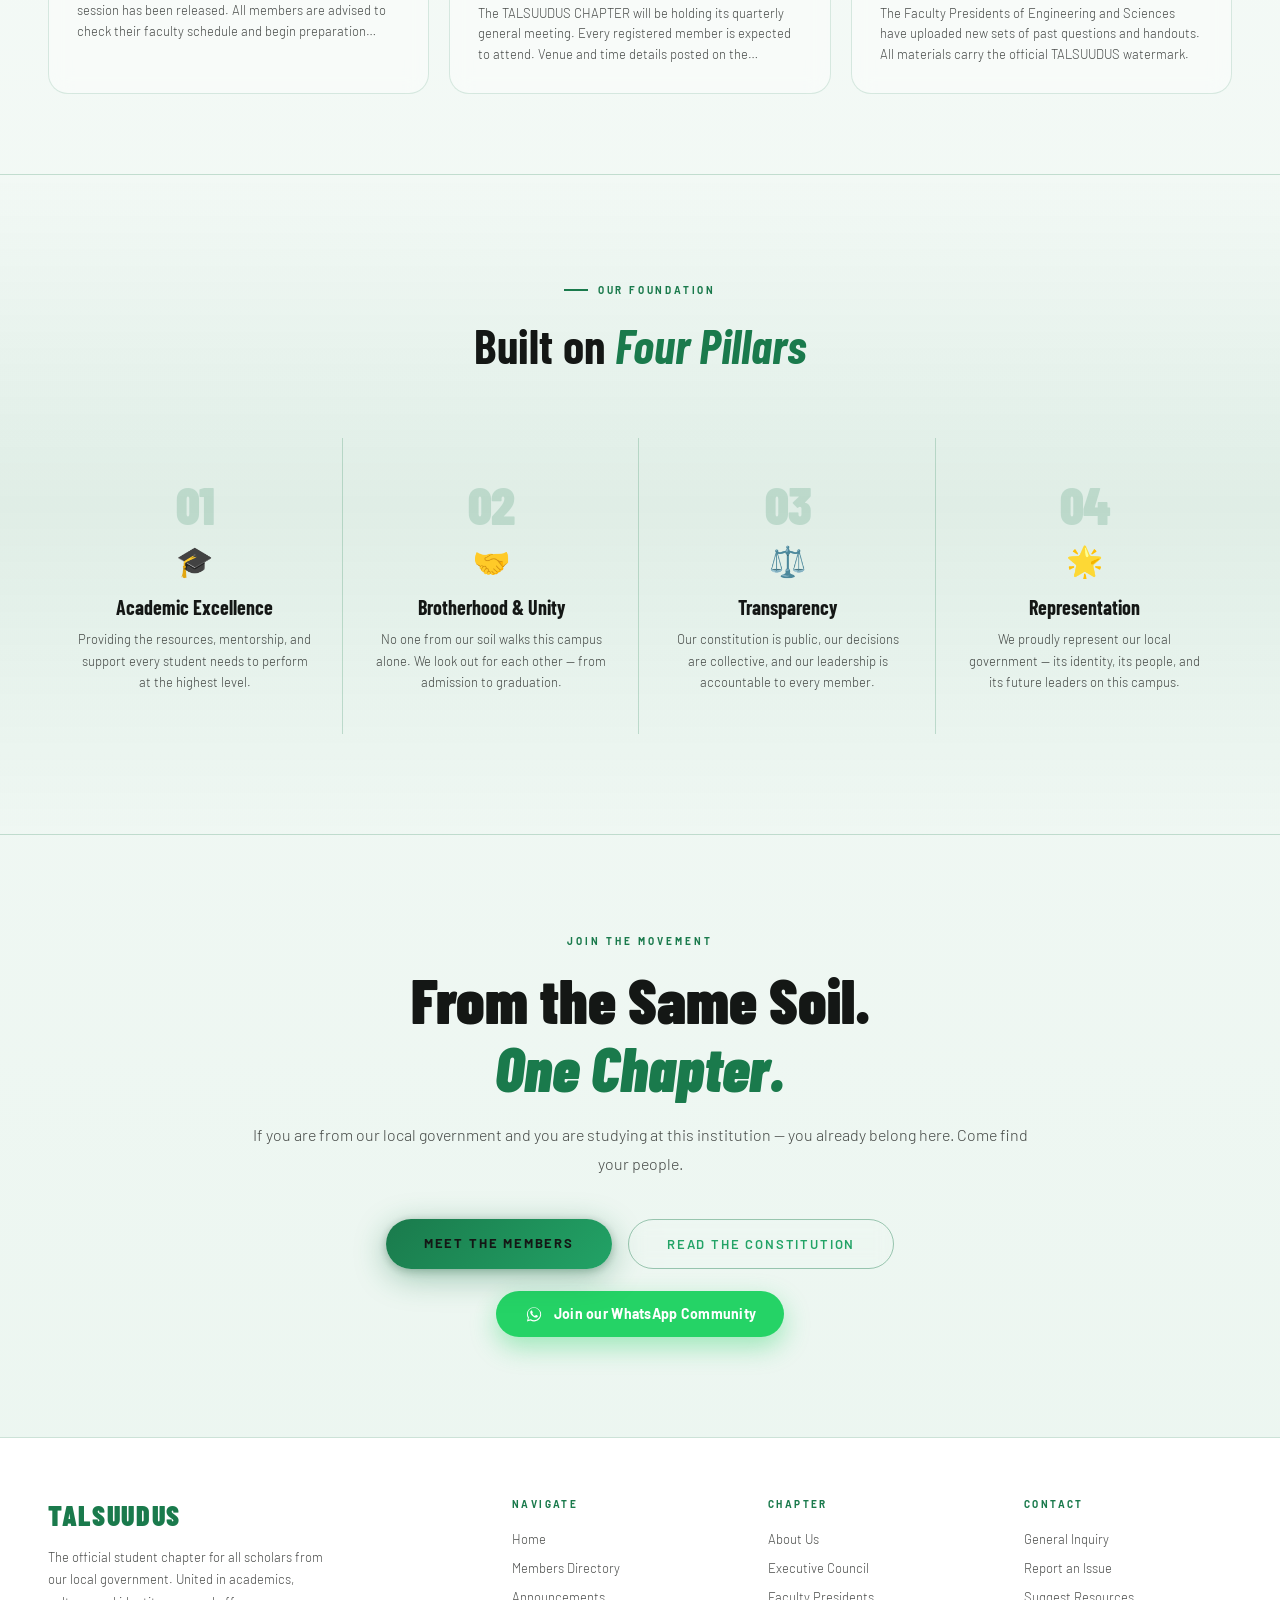
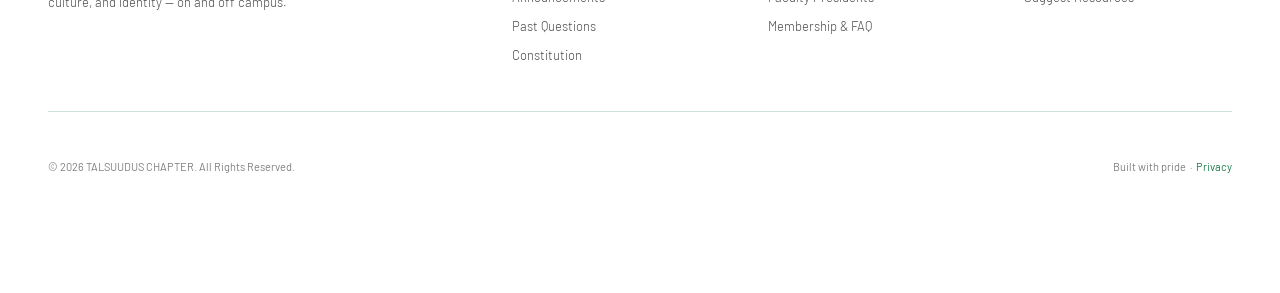
==== commit 9ab722f5: "Update favicon link to use Talsulogo.webp" ====
--- a/index.html
+++ b/index.html
@@ -16,7 +16,7 @@
   <meta name="apple-mobile-web-app-capable" content="yes">
   <meta name="apple-mobile-web-app-title" content="TALSUUDUS">
   <link rel="apple-touch-icon" href="assets/icons/apple-touch-icon.png">
-  <link rel="icon" href="assets/favicon.svg" type="image/svg+xml">
+  <link rel="icon" href="assets/Talsulogo.webp" type="image/svg+xml">
   <title>TALSUUDUS — Tangaza LG Students Union, UDUS</title>
   <meta name="description" content="Official platform of the Tangaza Local Government Students Union (TALSUUDUS), Usmanu Danfodiyo University Sokoto — members directory, constitution, study resources and updates for TALSU members.">
   <meta property="og:title" content="TALSUUDUS — Tangaza LG Students Union, UDUS">
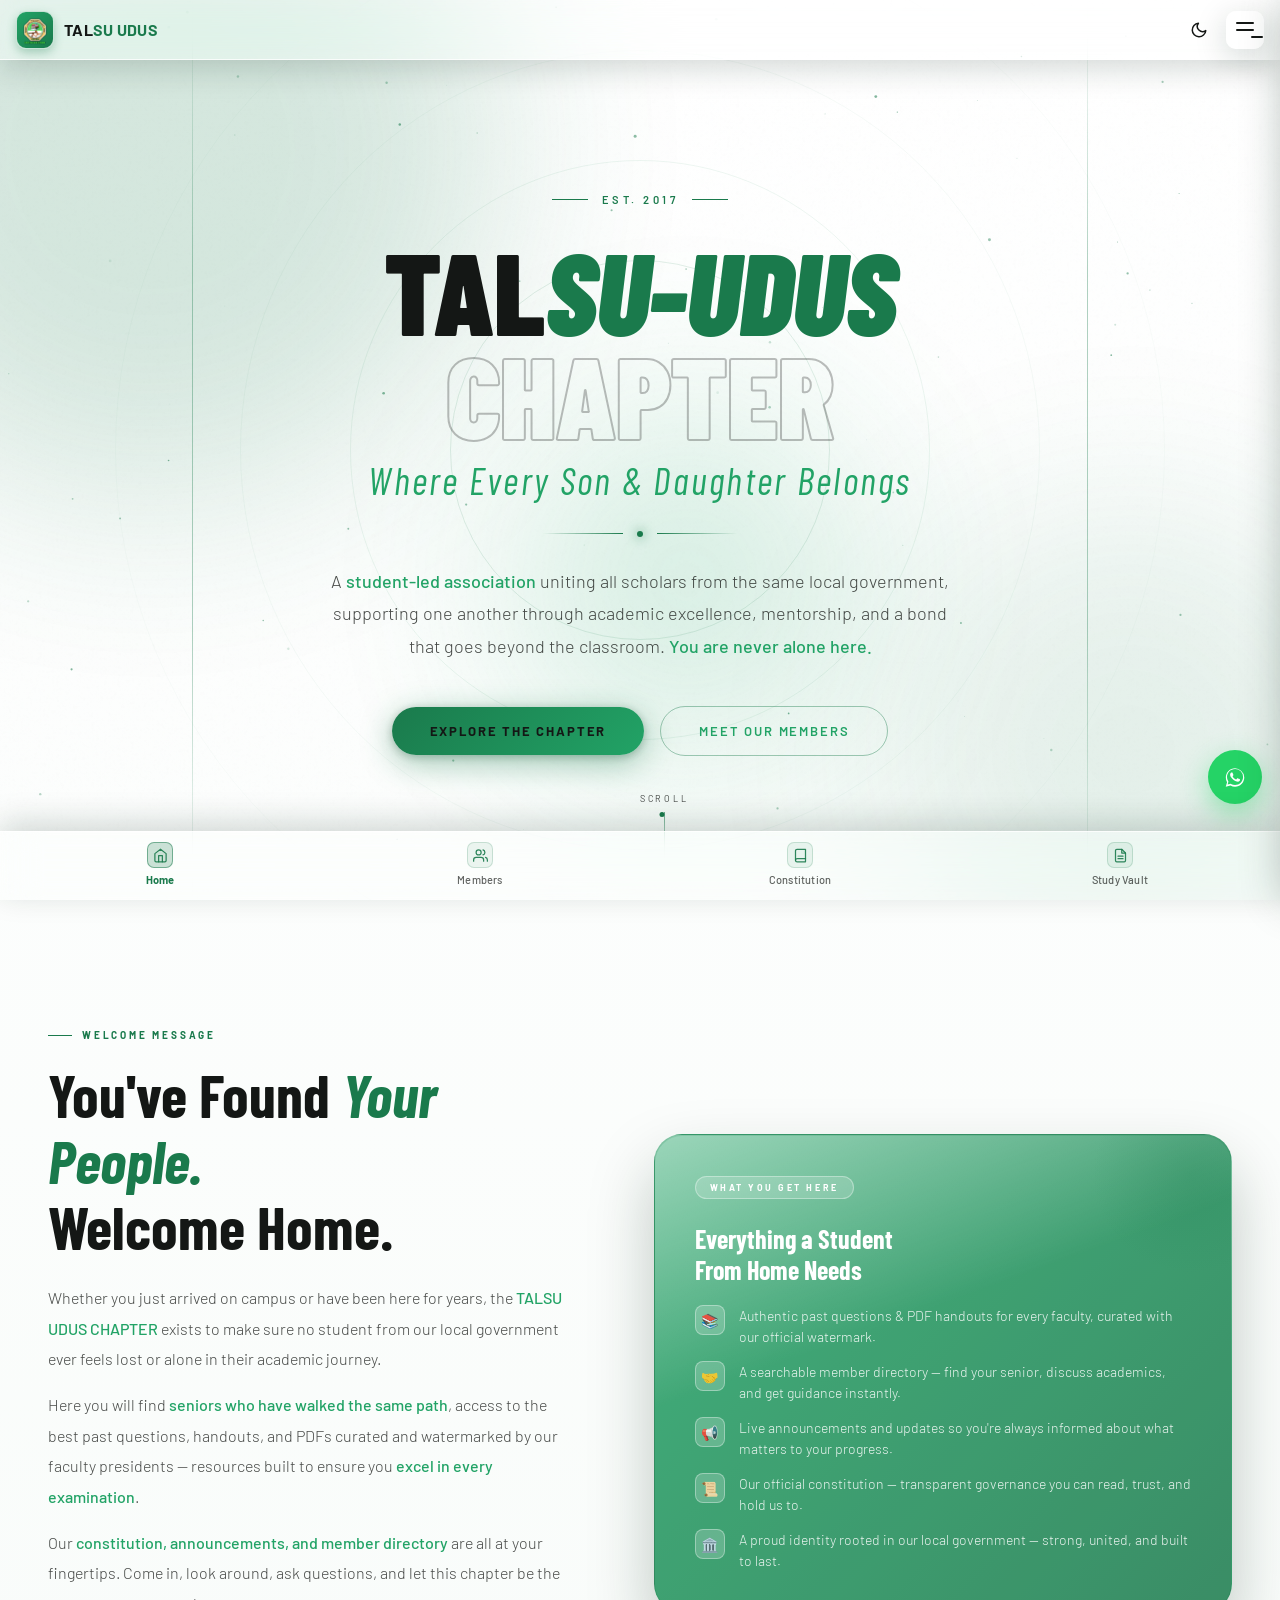
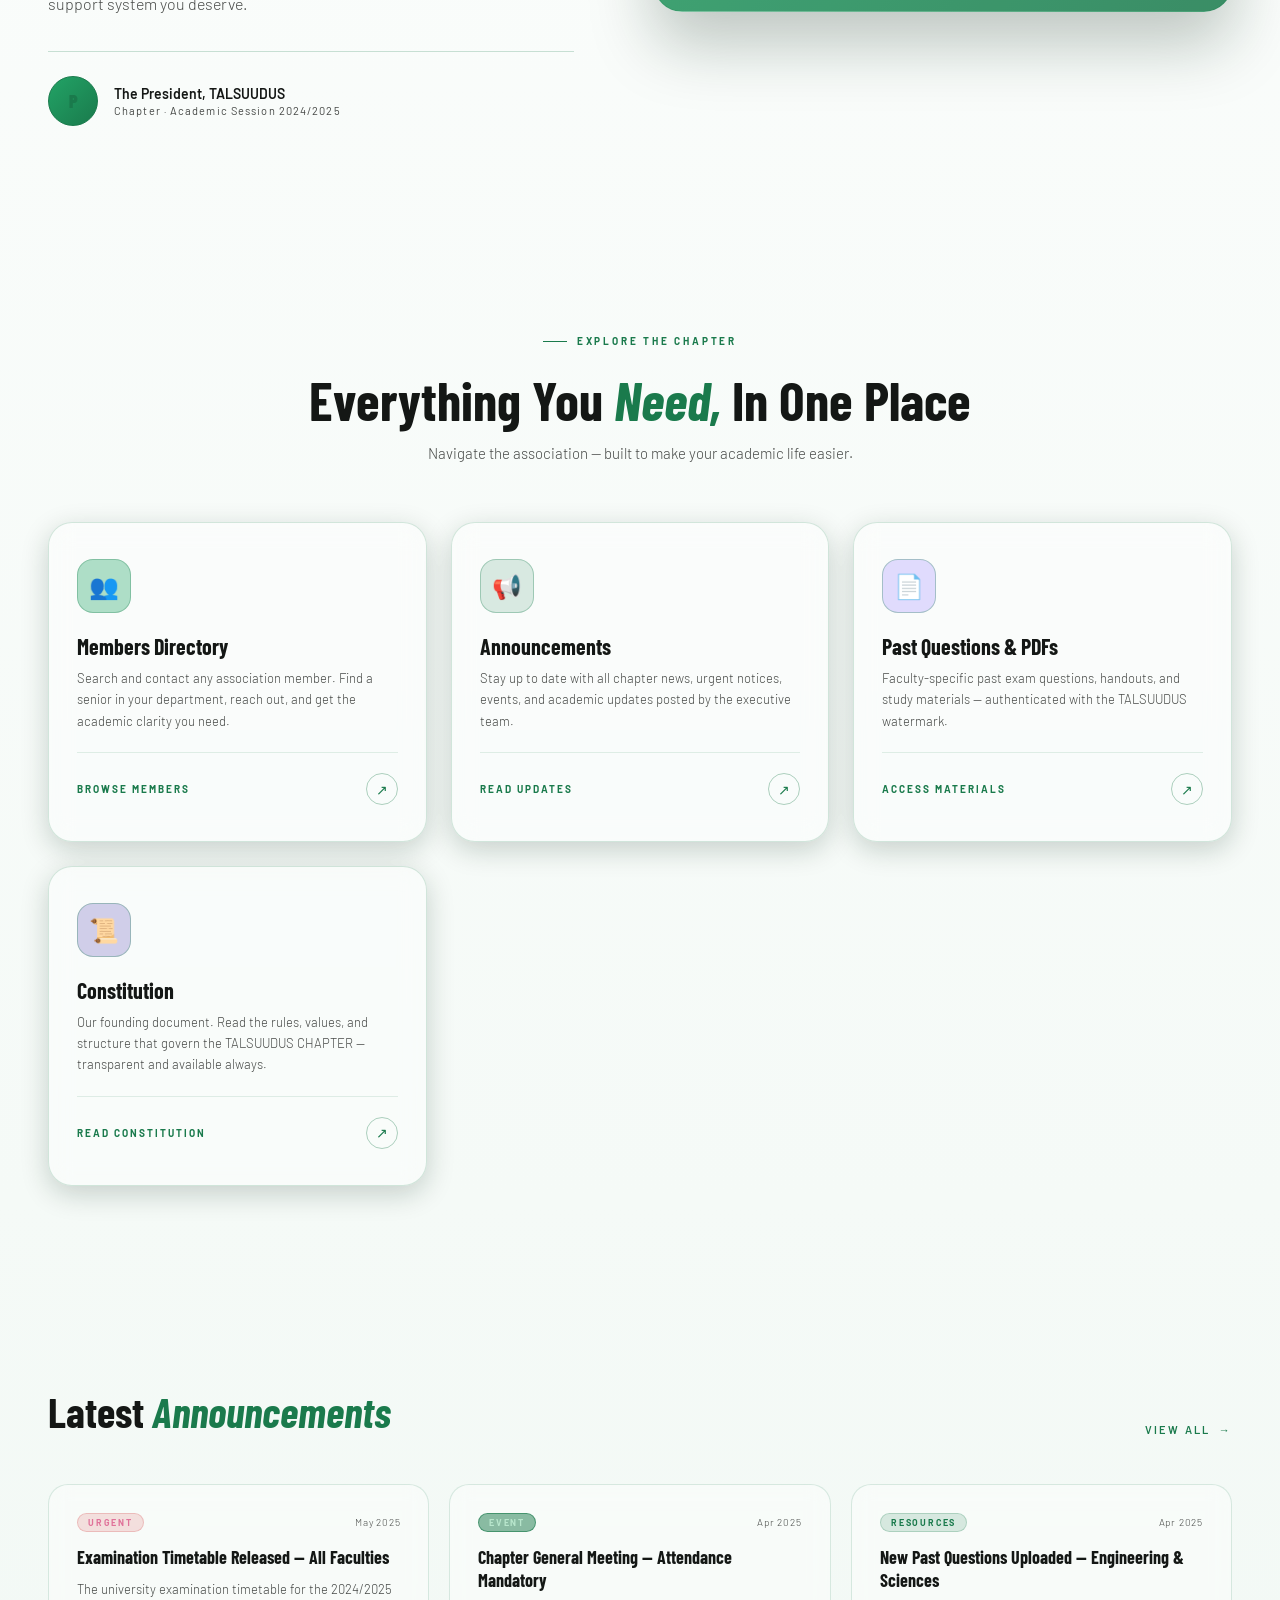
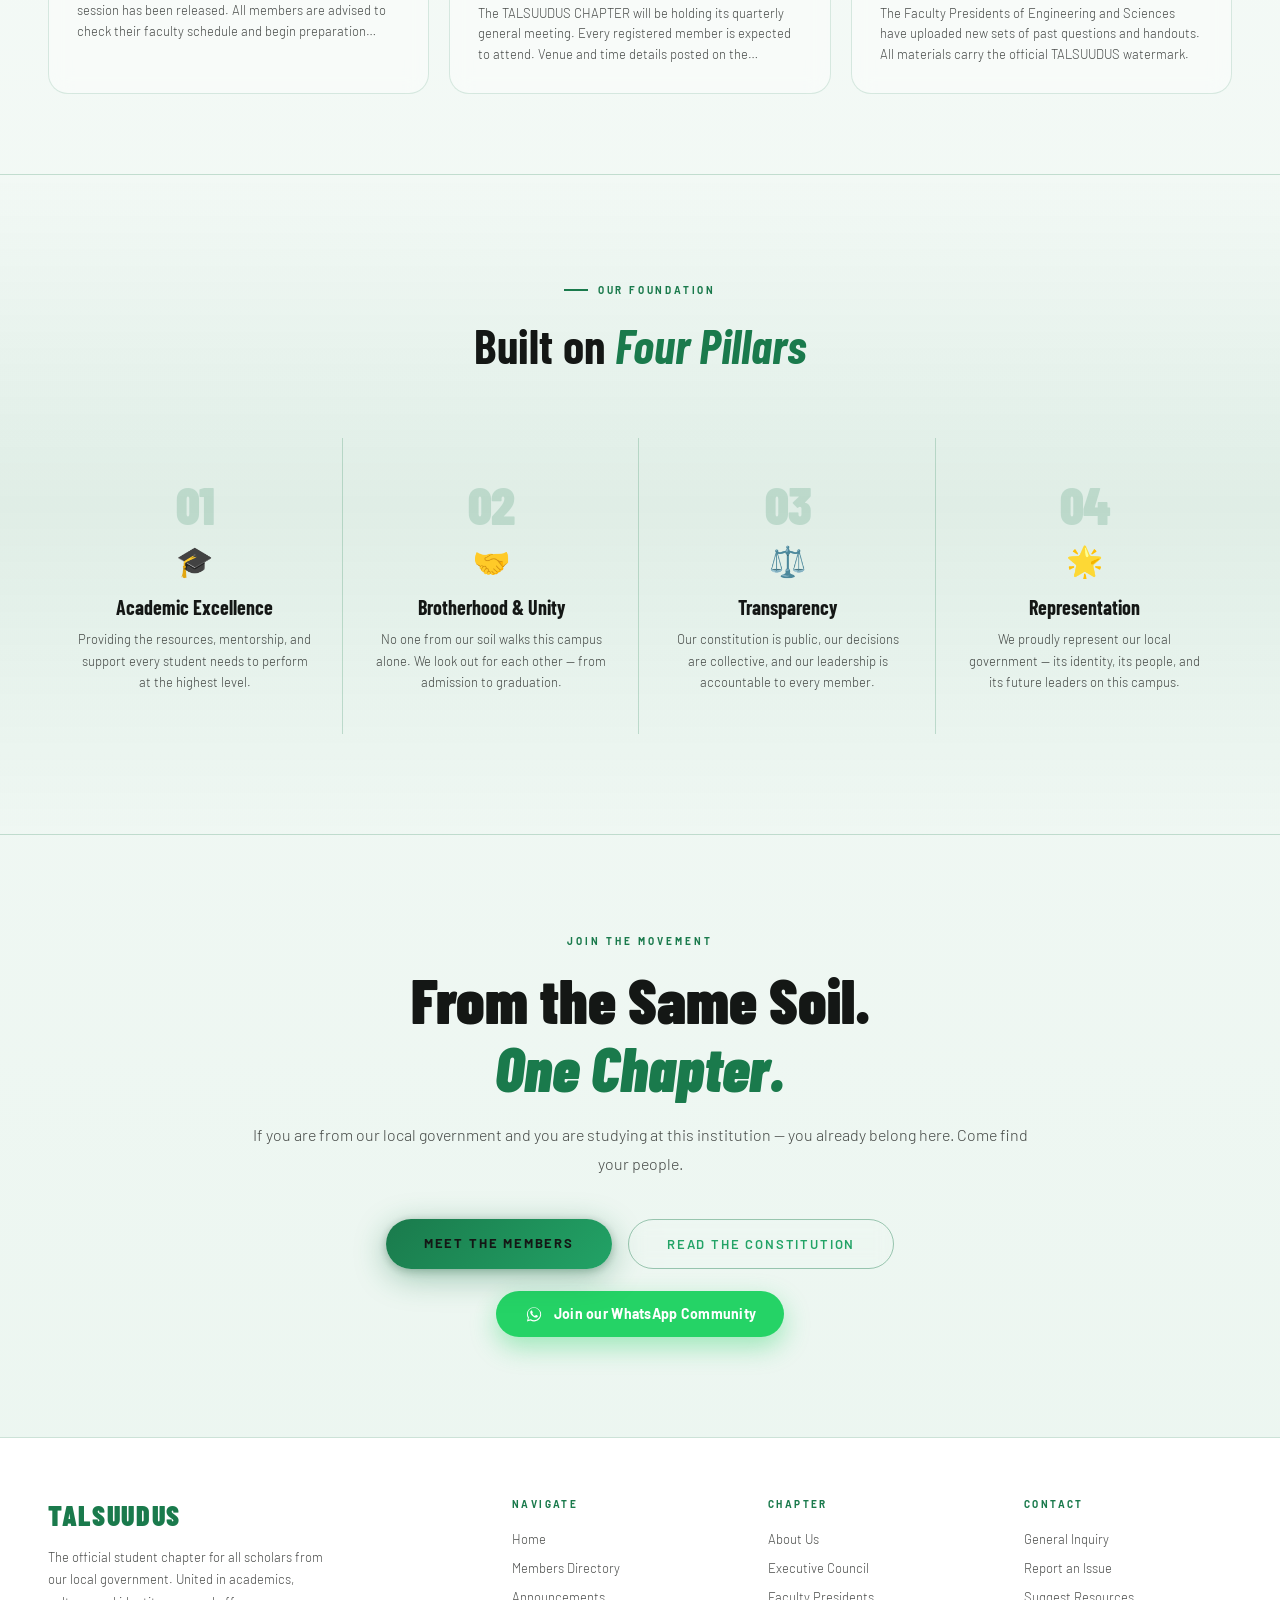
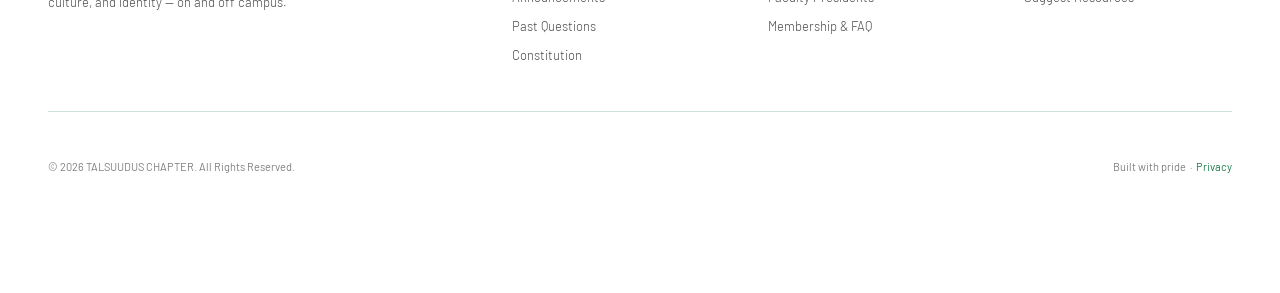
==== commit 1374f320: "Add Google site verification meta tag" ====
--- a/index.html
+++ b/index.html
@@ -1,6 +1,7 @@
 <!DOCTYPE html>
 <html lang="en">
 <head>
+  <meta name="google-site-verification" content="1ZPqijIsOkZm5TqIQ54D5MgljzafurURXTyQ8llT-Ts" />
   <script async src="https://www.googletagmanager.com/gtm.js?id=GTM-N43TJRPX"></script>
   <script>
   window.dataLayer = window.dataLayer || [];
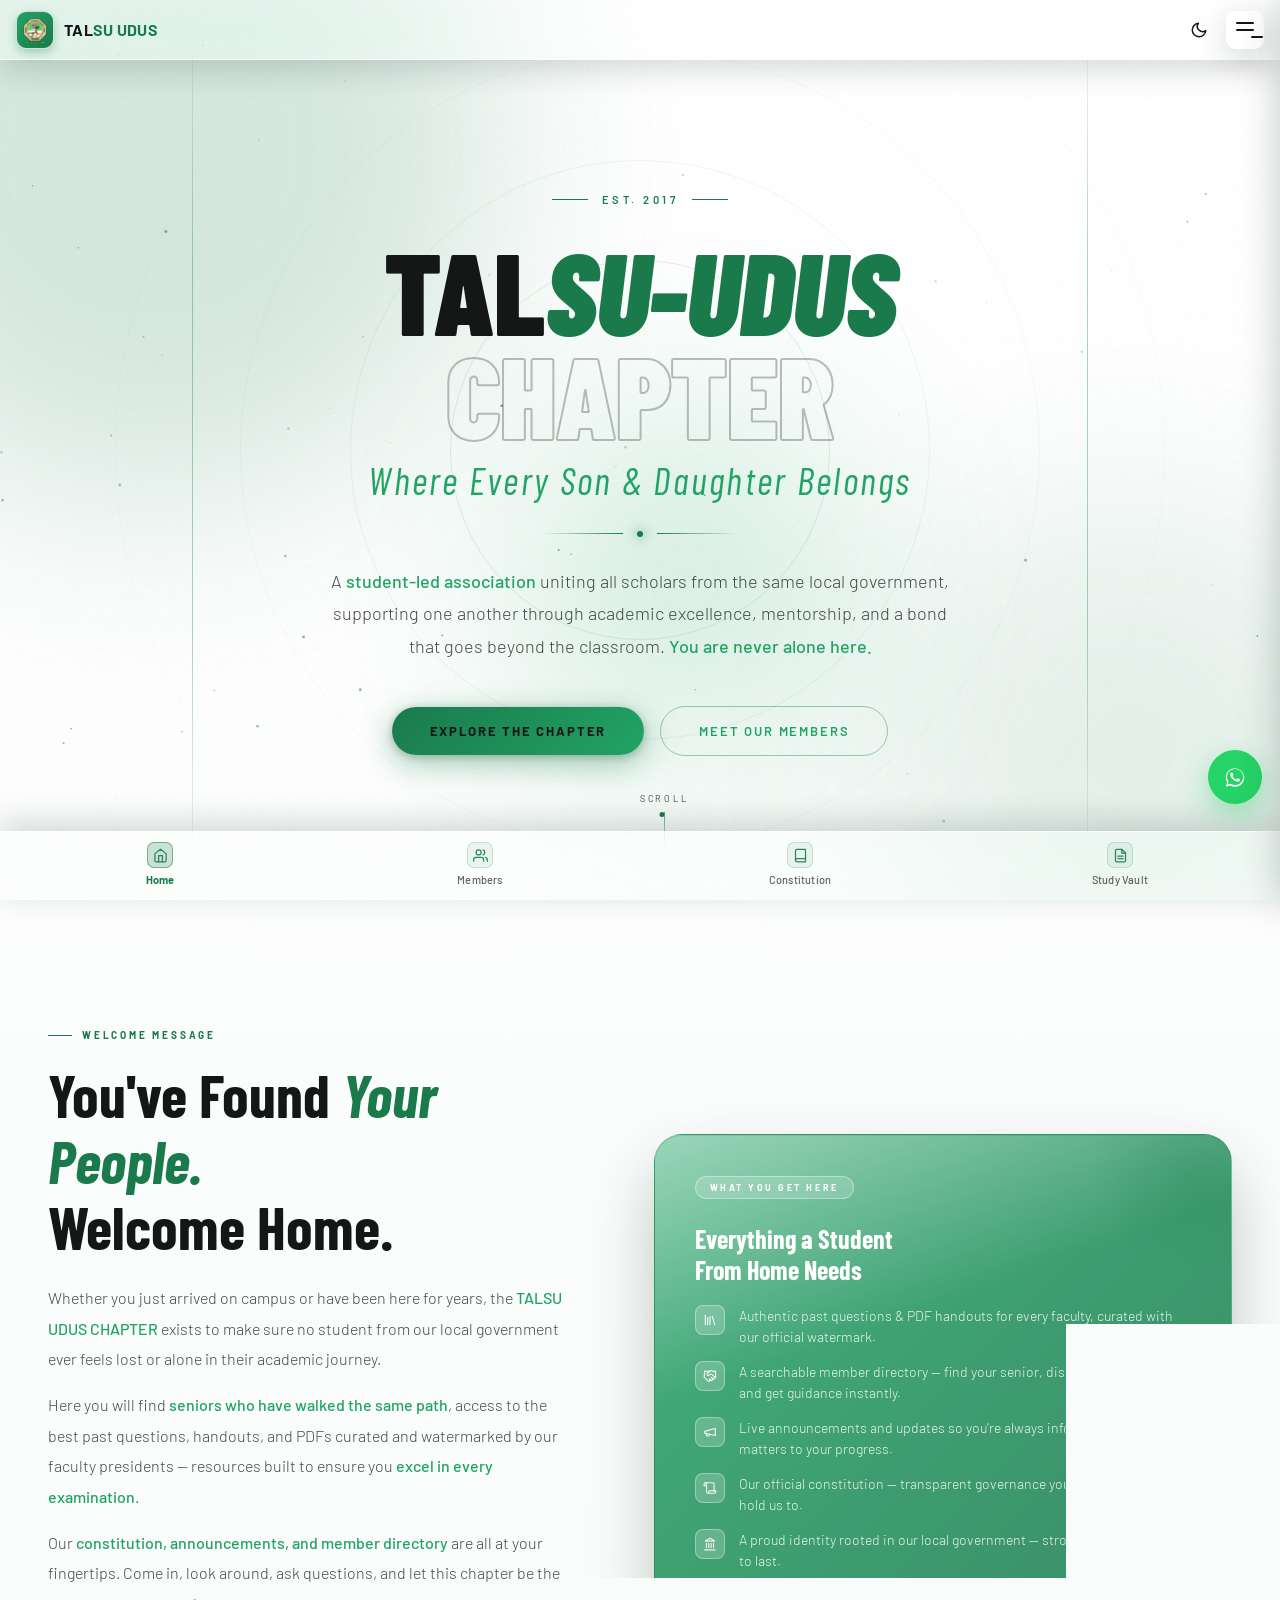
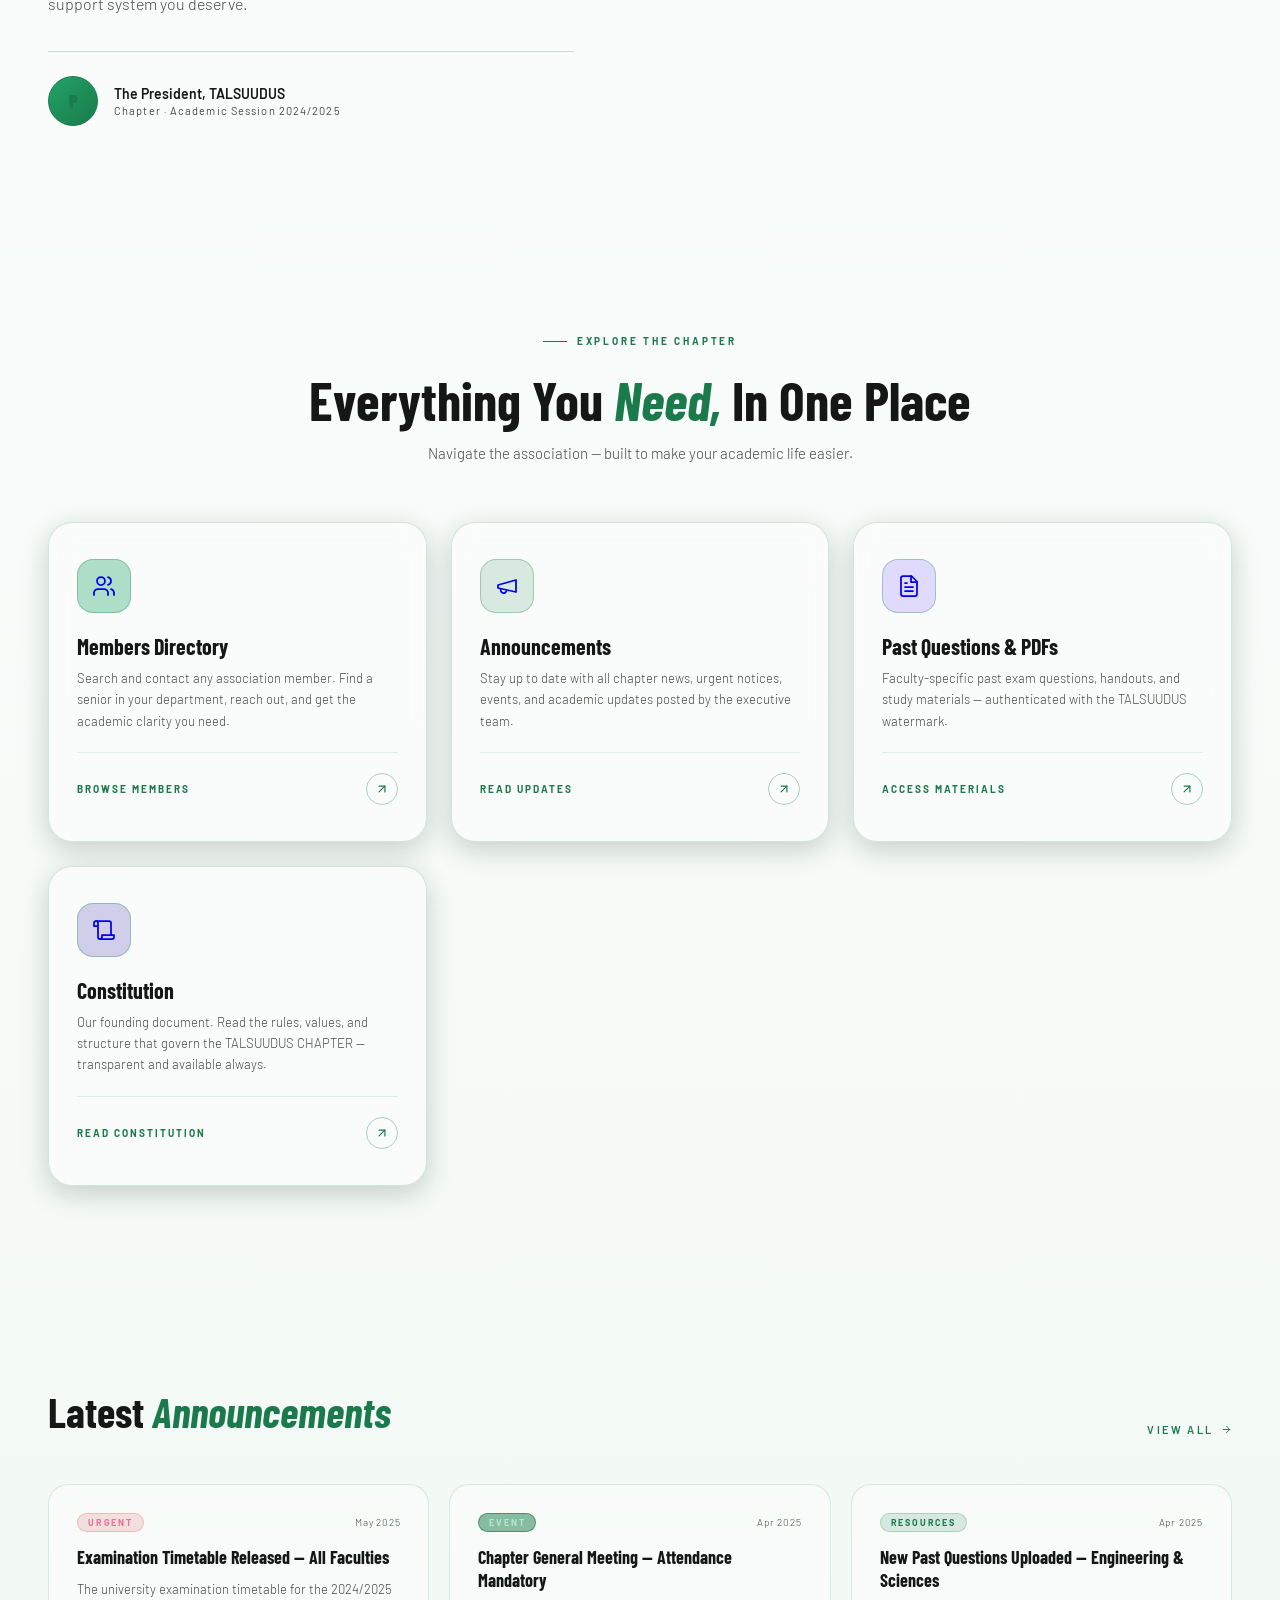
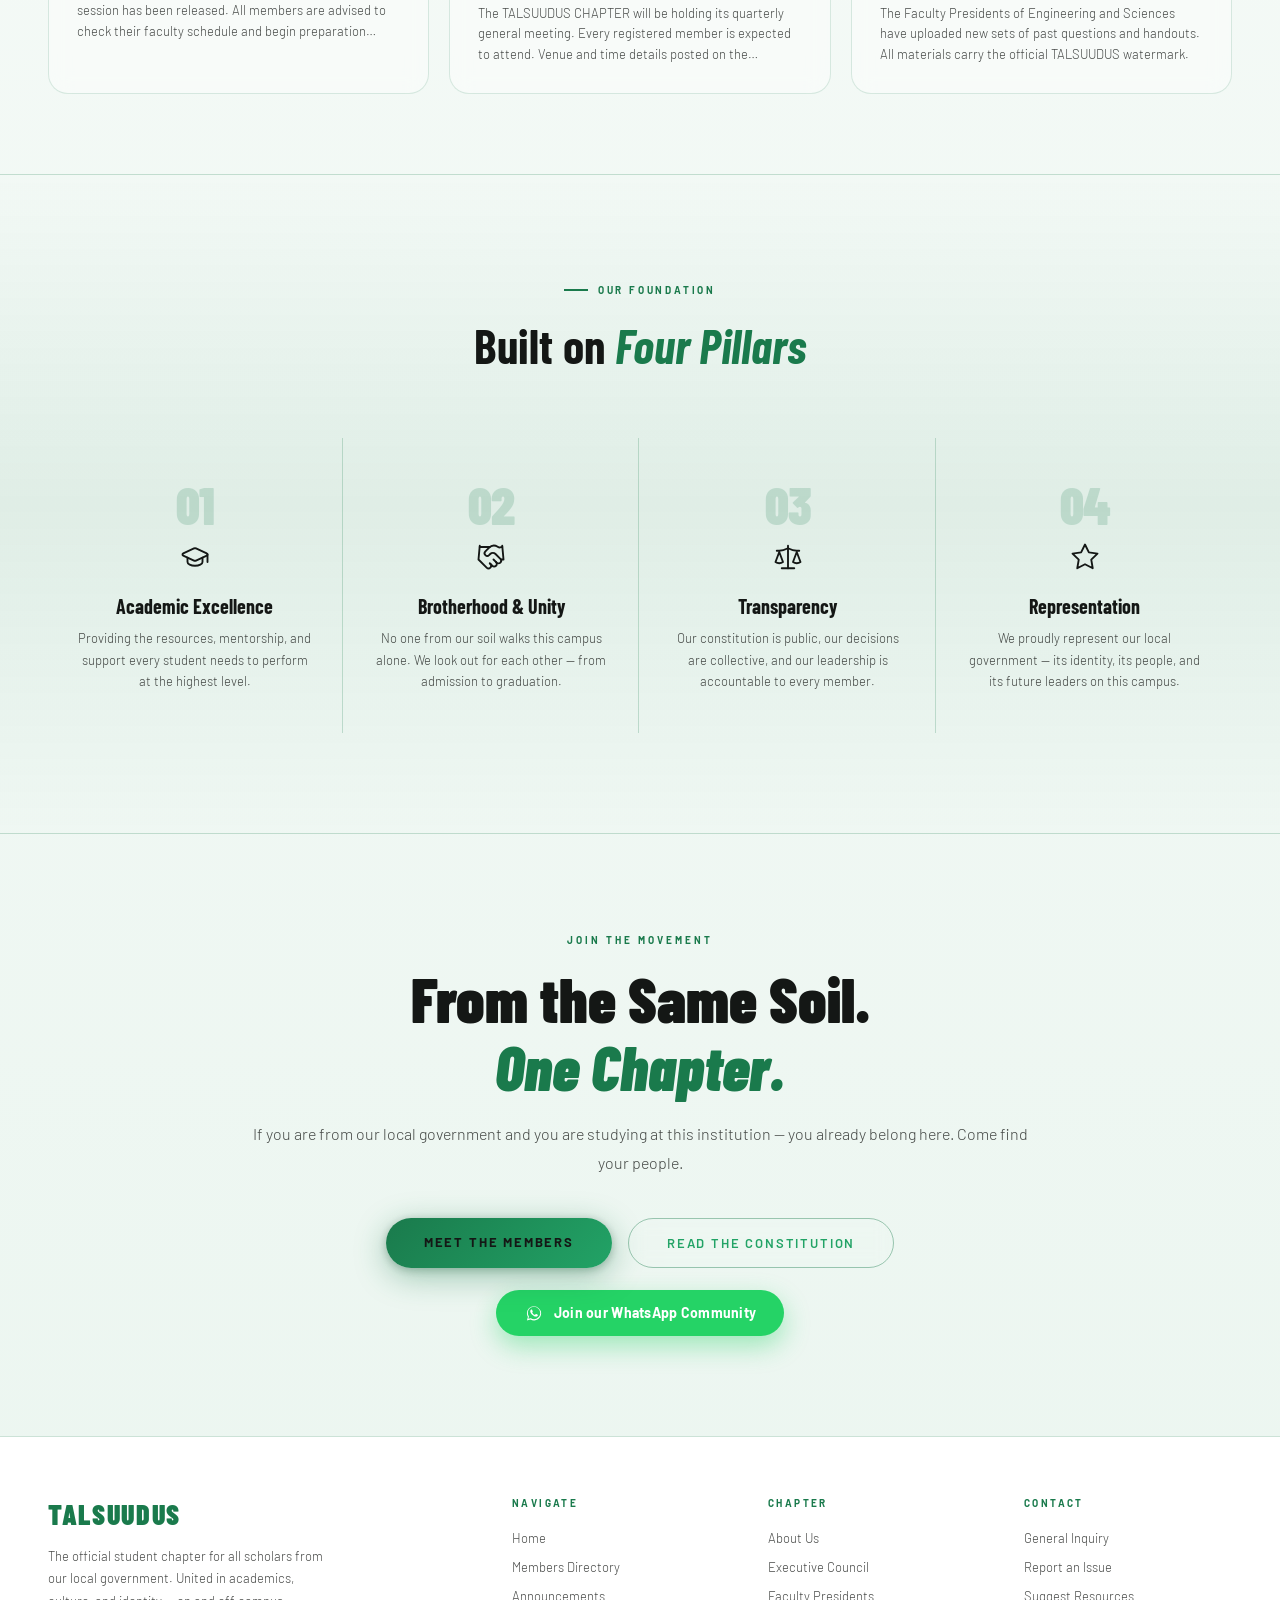
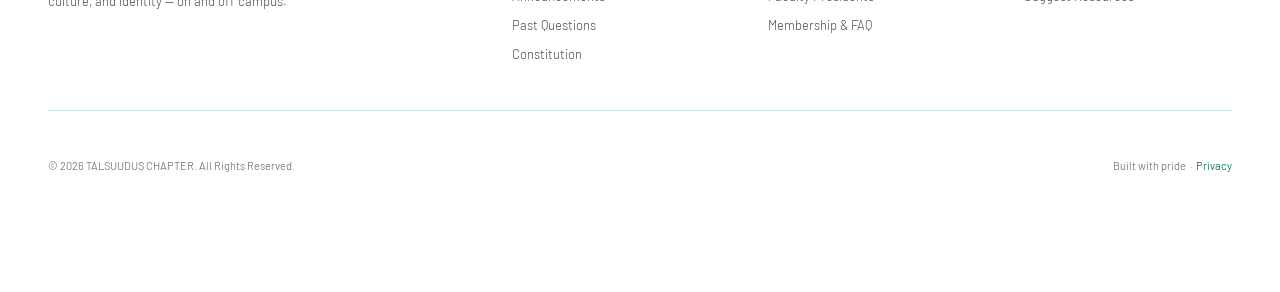
==== commit b961ddd6: "Add files via upload" ====
--- a/index.html
+++ b/index.html
@@ -132,11 +132,11 @@
       <div class="wc-badge">What You Get Here</div>
       <div class="wc-title">Everything a Student<br>From Home Needs</div>
       <ul class="wc-list">
-        <li><div class="wc-icon">📚</div><span>Authentic past questions &amp; PDF handouts for every faculty, curated with our official watermark.</span></li>
-        <li><div class="wc-icon">🤝</div><span>A searchable member directory — find your senior, discuss academics, and get guidance instantly.</span></li>
-        <li><div class="wc-icon">📢</div><span>Live announcements and updates so you're always informed about what matters to your progress.</span></li>
-        <li><div class="wc-icon">📜</div><span>Our official constitution — transparent governance you can read, trust, and hold us to.</span></li>
-        <li><div class="wc-icon">🏛️</div><span>A proud identity rooted in our local government — strong, united, and built to last.</span></li>
+        <li><div class="wc-icon"><svg class="ico" width="1em" height="1em" viewBox="0 0 24 24" fill="none" stroke="currentColor" stroke-width="2" stroke-linecap="round" stroke-linejoin="round" aria-hidden="true" focusable="false"><path d="m16 6 4 14"/><path d="M12 6v14"/><path d="M8 8v12"/><path d="M4 4v16"/></svg></div><span>Authentic past questions &amp; PDF handouts for every faculty, curated with our official watermark.</span></li>
+        <li><div class="wc-icon"><svg class="ico" width="1em" height="1em" viewBox="0 0 24 24" fill="none" stroke="currentColor" stroke-width="2" stroke-linecap="round" stroke-linejoin="round" aria-hidden="true" focusable="false"><path d="m11 17 2 2a1 1 0 1 0 3-3"/><path d="m14 14 2.5 2.5a1 1 0 1 0 3-3l-3.88-3.88a3 3 0 0 0-4.24 0l-.88.88a1 1 0 1 1-3-3l2.81-2.81a5.79 5.79 0 0 1 7.06-.87l.47.28a2 2 0 0 0 1.42.25L21 4"/><path d="m21 3 1 11h-2"/><path d="M3 3 2 14l6.5 6.5a1 1 0 1 0 3-3"/><path d="M3 4h8"/></svg></div><span>A searchable member directory — find your senior, discuss academics, and get guidance instantly.</span></li>
+        <li><div class="wc-icon"><svg class="ico" width="1em" height="1em" viewBox="0 0 24 24" fill="none" stroke="currentColor" stroke-width="2" stroke-linecap="round" stroke-linejoin="round" aria-hidden="true" focusable="false"><path d="m3 11 18-5v12L3 14v-3z"/><path d="M11.6 16.8a3 3 0 1 1-5.8-1.6"/></svg></div><span>Live announcements and updates so you're always informed about what matters to your progress.</span></li>
+        <li><div class="wc-icon"><svg class="ico" width="1em" height="1em" viewBox="0 0 24 24" fill="none" stroke="currentColor" stroke-width="2" stroke-linecap="round" stroke-linejoin="round" aria-hidden="true" focusable="false"><path d="M8 21h12a2 2 0 0 0 2-2v-2H10v2a2 2 0 1 1-4 0V5a2 2 0 1 0-4 0v3h4"/><path d="M19 17V5a2 2 0 0 0-2-2H4"/></svg></div><span>Our official constitution — transparent governance you can read, trust, and hold us to.</span></li>
+        <li><div class="wc-icon"><svg class="ico" width="1em" height="1em" viewBox="0 0 24 24" fill="none" stroke="currentColor" stroke-width="2" stroke-linecap="round" stroke-linejoin="round" aria-hidden="true" focusable="false"><path d="M3 22h18"/><path d="M6 18v-7"/><path d="M10 18v-7"/><path d="M14 18v-7"/><path d="M18 18v-7"/><path d="M12 2 20 7H4z"/></svg></div><span>A proud identity rooted in our local government — strong, united, and built to last.</span></li>
       </ul>
     </div>
   </div>
@@ -151,47 +151,47 @@
 
   <div class="cards-grid">
     <a href="members.html" class="page-card scroll-card" style="transition-delay:0s">
-      <div class="card-icon-wrap ic-blue">👥</div>
+      <div class="card-icon-wrap ic-blue"><svg class="ico" width="1em" height="1em" viewBox="0 0 24 24" fill="none" stroke="currentColor" stroke-width="1.75" stroke-linecap="round" stroke-linejoin="round" aria-hidden="true" focusable="false"><path d="M16 21v-2a4 4 0 0 0-4-4H6a4 4 0 0 0-4 4v2"/><circle cx="9" cy="7" r="4"/><path d="M22 21v-2a4 4 0 0 0-3-3.87"/><path d="M16 3.13a4 4 0 0 1 0 7.75"/></svg></div>
       <div class="card-body-text">
         <div class="card-title">Members Directory</div>
         <div class="card-desc">Search and contact any association member. Find a senior in your department, reach out, and get the academic clarity you need.</div>
       </div>
       <div class="card-footer-row">
         <span class="card-link-label">Browse Members</span>
-        <div class="card-arrow">↗</div>
+        <div class="card-arrow"><svg class="ico" width="1em" height="1em" viewBox="0 0 24 24" fill="none" stroke="currentColor" stroke-width="2" stroke-linecap="round" stroke-linejoin="round" aria-hidden="true" focusable="false"><path d="M7 7h10v10"/><path d="M7 17 17 7"/></svg></div>
       </div>
     </a>
     <a href="announcement.html" class="page-card scroll-card" style="transition-delay:0.1s">
-      <div class="card-icon-wrap ic-gold">📢</div>
+      <div class="card-icon-wrap ic-gold"><svg class="ico" width="1em" height="1em" viewBox="0 0 24 24" fill="none" stroke="currentColor" stroke-width="1.75" stroke-linecap="round" stroke-linejoin="round" aria-hidden="true" focusable="false"><path d="m3 11 18-5v12L3 14v-3z"/><path d="M11.6 16.8a3 3 0 1 1-5.8-1.6"/></svg></div>
       <div class="card-body-text">
         <div class="card-title">Announcements</div>
         <div class="card-desc">Stay up to date with all chapter news, urgent notices, events, and academic updates posted by the executive team.</div>
       </div>
       <div class="card-footer-row">
         <span class="card-link-label">Read Updates</span>
-        <div class="card-arrow">↗</div>
+        <div class="card-arrow"><svg class="ico" width="1em" height="1em" viewBox="0 0 24 24" fill="none" stroke="currentColor" stroke-width="2" stroke-linecap="round" stroke-linejoin="round" aria-hidden="true" focusable="false"><path d="M7 7h10v10"/><path d="M7 17 17 7"/></svg></div>
       </div>
     </a>
     <a href="studyvault.html" class="page-card scroll-card" style="transition-delay:0.2s">
-      <div class="card-icon-wrap ic-teal">📄</div>
+      <div class="card-icon-wrap ic-teal"><svg class="ico" width="1em" height="1em" viewBox="0 0 24 24" fill="none" stroke="currentColor" stroke-width="1.75" stroke-linecap="round" stroke-linejoin="round" aria-hidden="true" focusable="false"><path d="M14.5 2H6a2 2 0 0 0-2 2v16a2 2 0 0 0 2 2h12a2 2 0 0 0 2-2V7.5L14.5 2z"/><path d="M14 2v6h6"/><path d="M16 13H8"/><path d="M16 17H8"/><path d="M10 9H8"/></svg></div>
       <div class="card-body-text">
         <div class="card-title">Past Questions &amp; PDFs</div>
         <div class="card-desc">Faculty-specific past exam questions, handouts, and study materials — authenticated with the TALSUUDUS watermark.</div>
       </div>
       <div class="card-footer-row">
         <span class="card-link-label">Access Materials</span>
-        <div class="card-arrow">↗</div>
+        <div class="card-arrow"><svg class="ico" width="1em" height="1em" viewBox="0 0 24 24" fill="none" stroke="currentColor" stroke-width="2" stroke-linecap="round" stroke-linejoin="round" aria-hidden="true" focusable="false"><path d="M7 7h10v10"/><path d="M7 17 17 7"/></svg></div>
       </div>
     </a>
     <a href="constitution.html" class="page-card scroll-card" style="transition-delay:0.3s">
-      <div class="card-icon-wrap ic-rose">📜</div>
+      <div class="card-icon-wrap ic-rose"><svg class="ico" width="1em" height="1em" viewBox="0 0 24 24" fill="none" stroke="currentColor" stroke-width="1.75" stroke-linecap="round" stroke-linejoin="round" aria-hidden="true" focusable="false"><path d="M8 21h12a2 2 0 0 0 2-2v-2H10v2a2 2 0 1 1-4 0V5a2 2 0 1 0-4 0v3h4"/><path d="M19 17V5a2 2 0 0 0-2-2H4"/></svg></div>
       <div class="card-body-text">
         <div class="card-title">Constitution</div>
         <div class="card-desc">Our founding document. Read the rules, values, and structure that govern the TALSUUDUS CHAPTER — transparent and available always.</div>
       </div>
       <div class="card-footer-row">
         <span class="card-link-label">Read Constitution</span>
-        <div class="card-arrow">↗</div>
+        <div class="card-arrow"><svg class="ico" width="1em" height="1em" viewBox="0 0 24 24" fill="none" stroke="currentColor" stroke-width="2" stroke-linecap="round" stroke-linejoin="round" aria-hidden="true" focusable="false"><path d="M7 7h10v10"/><path d="M7 17 17 7"/></svg></div>
       </div>
     </a>
   </div>
@@ -200,7 +200,7 @@
 <section class="announcements">
   <div class="ann-header scroll-reveal">
     <h2 class="ann-title">Latest <em>Announcements</em></h2>
-    <a href="announcement.html" class="ann-see-all">View All &nbsp;→</a>
+    <a href="announcement.html" class="ann-see-all">View All <svg class="ico" width="1em" height="1em" viewBox="0 0 24 24" fill="none" stroke="currentColor" stroke-width="2" stroke-linecap="round" stroke-linejoin="round" aria-hidden="true" focusable="false"><path d="M5 12h14"/><path d="m12 5 7 7-7 7"/></svg></a>
   </div>
   <div class="ann-grid">
     <a href="announcement.html" class="ann-card scroll-card" style="transition-delay:0s">
@@ -239,25 +239,25 @@
     <div class="pillars-row">
       <div class="pillar scroll-pillar">
         <div class="pillar-num">01</div>
-        <div class="pillar-icon">🎓</div>
+        <div class="pillar-icon"><svg class="ico" width="1em" height="1em" viewBox="0 0 24 24" fill="none" stroke="currentColor" stroke-width="1.5" stroke-linecap="round" stroke-linejoin="round" aria-hidden="true" focusable="false"><path d="M21.42 10.922a1 1 0 0 0-.019-1.838L12.83 5.18a2 2 0 0 0-1.66 0L2.6 9.08a1 1 0 0 0 0 1.832l8.57 3.908a2 2 0 0 0 1.66 0z"/><path d="M22 10v6"/><path d="M6 12.5V16a6 3 0 0 0 12 0v-3.5"/></svg></div>
         <div class="pillar-title">Academic Excellence</div>
         <p class="pillar-desc">Providing the resources, mentorship, and support every student needs to perform at the highest level.</p>
       </div>
       <div class="pillar scroll-pillar" style="transition-delay:0.1s">
         <div class="pillar-num">02</div>
-        <div class="pillar-icon">🤝</div>
+        <div class="pillar-icon"><svg class="ico" width="1em" height="1em" viewBox="0 0 24 24" fill="none" stroke="currentColor" stroke-width="1.5" stroke-linecap="round" stroke-linejoin="round" aria-hidden="true" focusable="false"><path d="m11 17 2 2a1 1 0 1 0 3-3"/><path d="m14 14 2.5 2.5a1 1 0 1 0 3-3l-3.88-3.88a3 3 0 0 0-4.24 0l-.88.88a1 1 0 1 1-3-3l2.81-2.81a5.79 5.79 0 0 1 7.06-.87l.47.28a2 2 0 0 0 1.42.25L21 4"/><path d="m21 3 1 11h-2"/><path d="M3 3 2 14l6.5 6.5a1 1 0 1 0 3-3"/><path d="M3 4h8"/></svg></div>
         <div class="pillar-title">Brotherhood &amp; Unity</div>
         <p class="pillar-desc">No one from our soil walks this campus alone. We look out for each other — from admission to graduation.</p>
       </div>
       <div class="pillar scroll-pillar" style="transition-delay:0.2s">
         <div class="pillar-num">03</div>
-        <div class="pillar-icon">⚖️</div>
+        <div class="pillar-icon"><svg class="ico" width="1em" height="1em" viewBox="0 0 24 24" fill="none" stroke="currentColor" stroke-width="1.5" stroke-linecap="round" stroke-linejoin="round" aria-hidden="true" focusable="false"><path d="m16 16 3-8 3 8c-.87.65-1.92 1-3 1s-2.13-.35-3-1Z"/><path d="m2 16 3-8 3 8c-.87.65-1.92 1-3 1s-2.13-.35-3-1Z"/><path d="M7 21h10"/><path d="M12 3v18"/><path d="M3 7h2c2 0 5-1 7-2 2 1 5 2 7 2h2"/></svg></div>
         <div class="pillar-title">Transparency</div>
         <p class="pillar-desc">Our constitution is public, our decisions are collective, and our leadership is accountable to every member.</p>
       </div>
       <div class="pillar scroll-pillar" style="transition-delay:0.3s">
         <div class="pillar-num">04</div>
-        <div class="pillar-icon">🌟</div>
+        <div class="pillar-icon"><svg class="ico" width="1em" height="1em" viewBox="0 0 24 24" fill="none" stroke="currentColor" stroke-width="1.5" stroke-linecap="round" stroke-linejoin="round" aria-hidden="true" focusable="false"><path d="M12 2l3.09 6.26L22 9.27l-5 4.87 1.18 6.88L12 17.77l-6.18 3.25L7 14.14 2 9.27l6.91-1.01L12 2z"/></svg></div>
         <div class="pillar-title">Representation</div>
         <p class="pillar-desc">We proudly represent our local government — its identity, its people, and its future leaders on this campus.</p>
       </div>
@@ -346,7 +346,7 @@
 <div class="panel" id="panel">
   <div class="panel-header">
     <span class="panel-title">Menu</span>
-    <button class="close-btn" id="closeBtn" aria-label="Close menu">✕</button>
+    <button class="close-btn" id="closeBtn" aria-label="Close menu"><svg class="ico" width="1em" height="1em" viewBox="0 0 24 24" fill="none" stroke="currentColor" stroke-width="2" stroke-linecap="round" stroke-linejoin="round" aria-hidden="true" focusable="false"><path d="M18 6 6 18"/><path d="m6 6 12 12"/></svg></button>
   </div>
   <div class="menu-list" id="menuList">
       <a href="index.html" class="menu-item active">
